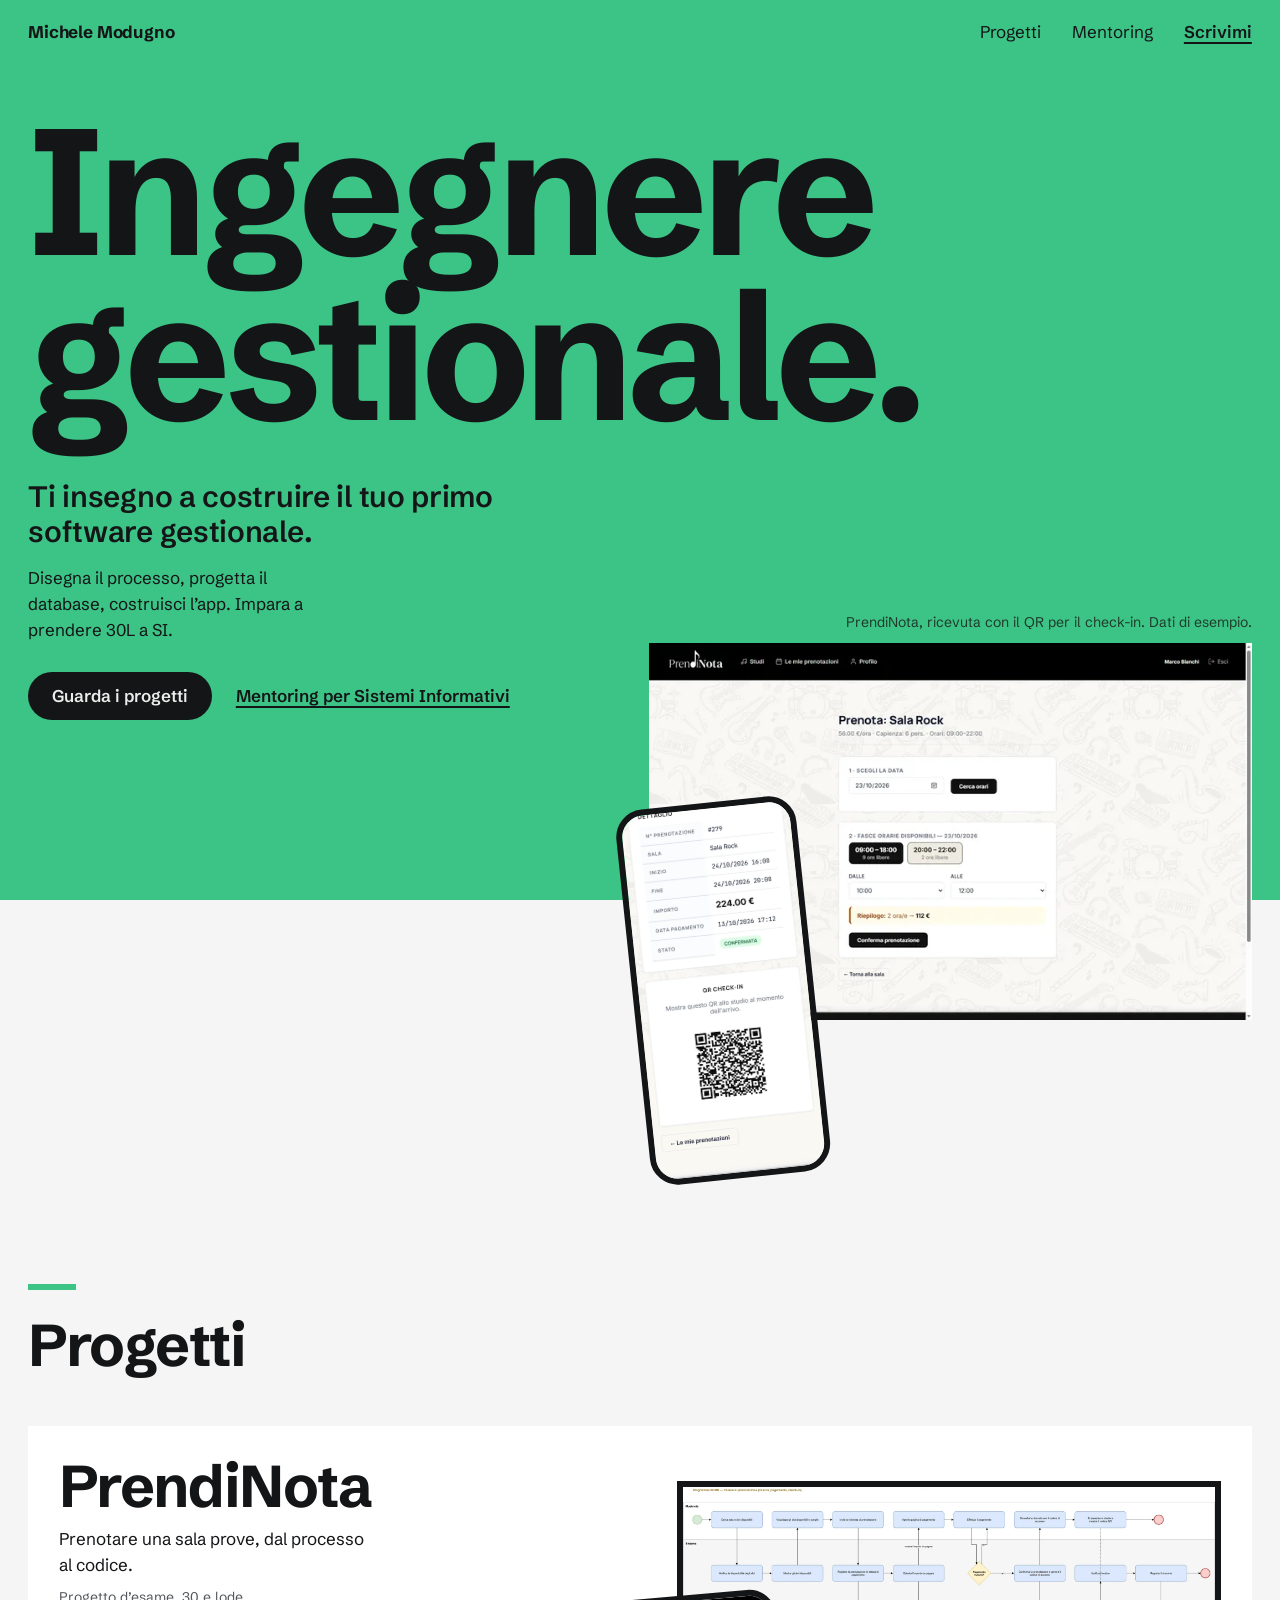
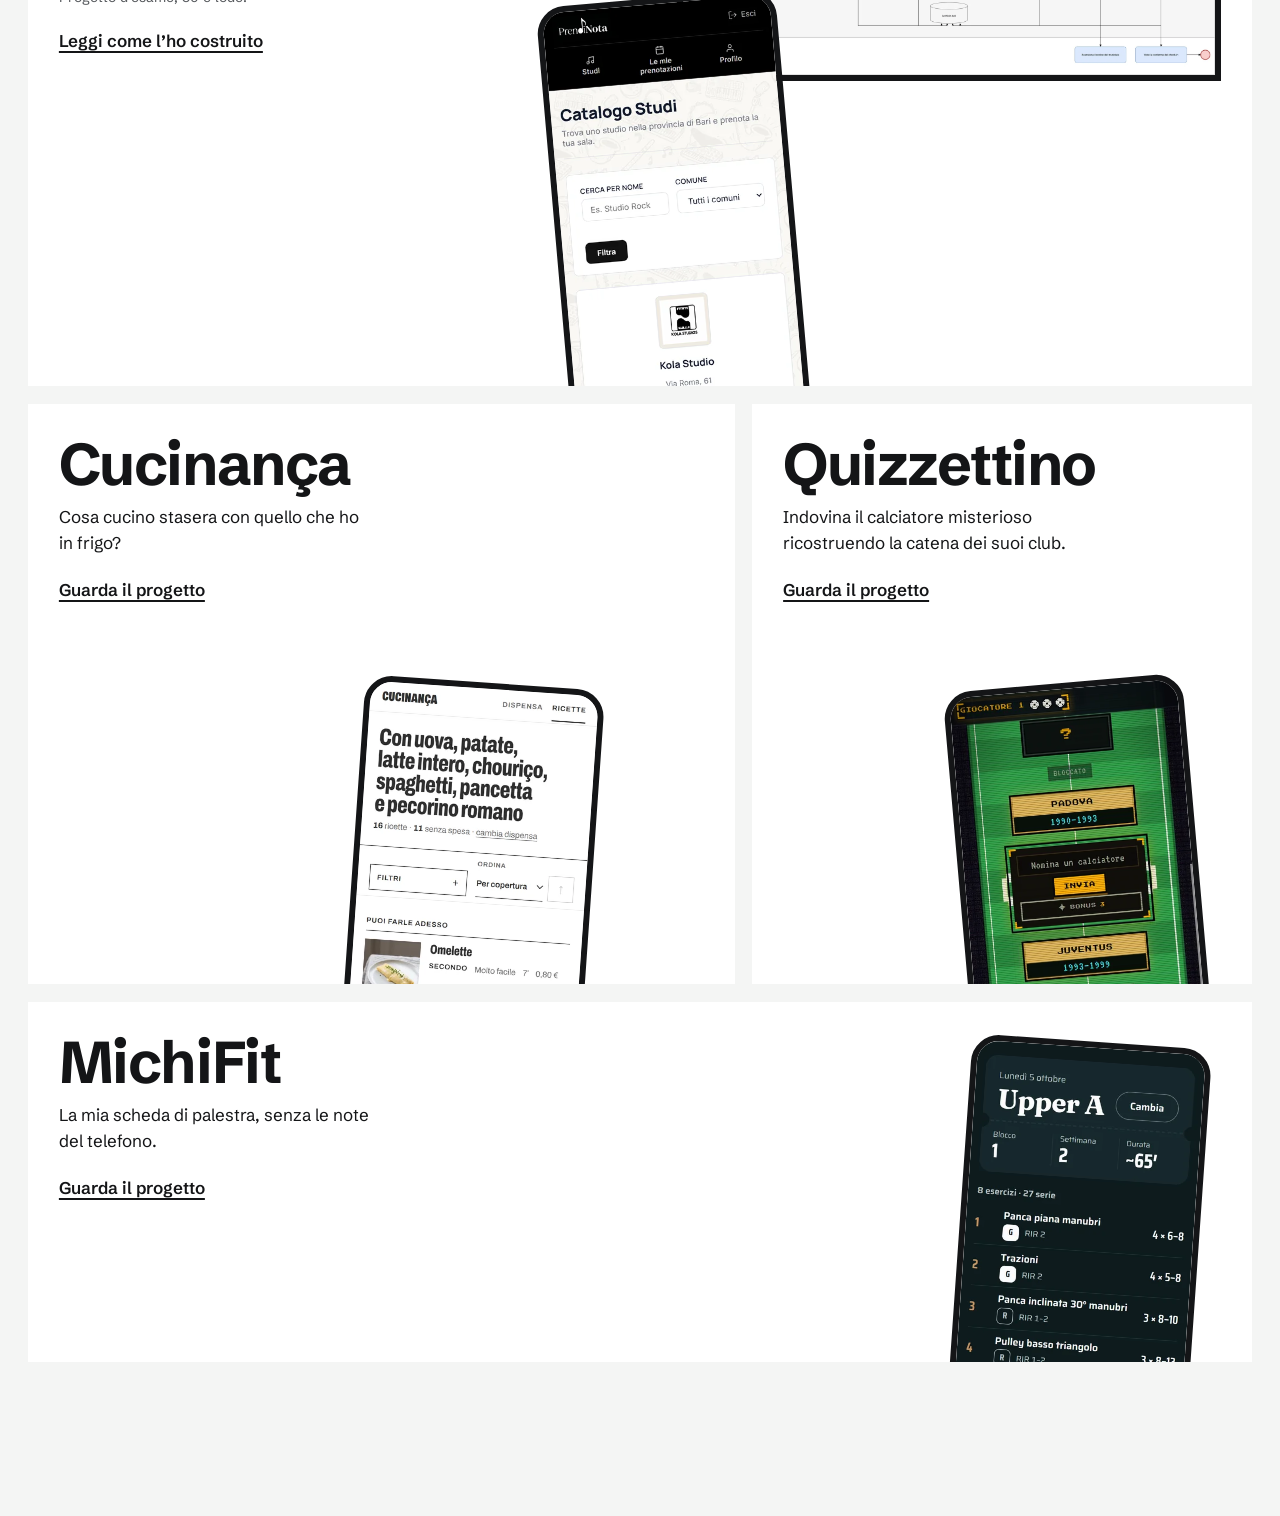
==== index.html @ 8bd4f624 "Home: i quattro progetti Co-Authored-By: Claude Opus 5.5 <noreply@anthropic.com>" ====
<!doctype html>
<html lang="it">
<head>
<meta charset="utf-8">
<meta name="viewport" content="width=device-width, initial-scale=1">
<title>Michele Modugno, ingegnere gestionale</title>
<meta name="description" content="Ti insegno a costruire il tuo primo software gestionale. Mentoring per Sistemi Informativi al PoliBa.">
<link rel="canonical" href="https://michimodu99.github.io/">
<link rel="preload" href="/fonts/schibsted-grotesk-latin.woff2" as="font" type="font/woff2" crossorigin>
<link rel="stylesheet" href="/css/sito.css">
<link rel="icon" href="/favicon.svg" type="image/svg+xml">
<link rel="icon" href="/favicon-32.png" sizes="32x32" type="image/png">
<link rel="apple-touch-icon" href="/apple-touch-icon.png">
<script>document.documentElement.classList.add('js')</script>
<script src="/js/sito.js" defer></script>
</head>
<body>
<a class="salta" href="#contenuto">Vai al contenuto</a>

<header class="campo campo--home">
  <nav class="nav" aria-label="Principale">
    <a class="nav__nome" href="/">Michele Modugno</a>
    <ul class="nav__voci">
      <li class="nav__secondaria"><a href="#progetti">Progetti</a></li>
      <li class="nav__secondaria"><a href="#mentoring">Mentoring</a></li>
      <li><a class="nav__azione" href="#contatti">Scrivimi</a></li>
    </ul>
  </nav>

  <h1 class="titolo-grande"><span class="riga">Ingegnere</span> <span class="riga">gestionale.</span></h1>

  <div class="campo__corpo">
    <p class="frase">Ti insegno a costruire il tuo primo software gestionale.</p>
    <p class="campo__sotto">Disegna il processo, progetta il database, costruisci l’app. Impara a prendere 30L&nbsp;a&nbsp;SI.</p>
    <div class="campo__azioni">
      <a class="pulsante" href="#progetti">Guarda i progetti</a>
      <a class="link-forte" href="#mentoring">Mentoring per Sistemi Informativi</a>
    </div>
  </div>

  <figure class="campo__schermate">
    <img class="schermata-computer" src="/img/prendinota/computer-scelta-orario-720.webp"
      srcset="/img/prendinota/computer-scelta-orario-720.webp 720w, /img/prendinota/computer-scelta-orario-1440.webp 1440w"
      sizes="40vw" width="1440" height="900" loading="lazy"
      alt="PrendiNota da computer: la scelta dell’orario per la Sala Jazz, con le fasce libere e il riepilogo del prezzo">
    <img class="cornice-telefono" src="/img/prendinota/telefono-ricevuta-qr-390.webp"
      srcset="/img/prendinota/telefono-ricevuta-qr-390.webp 390w, /img/prendinota/telefono-ricevuta-qr-780.webp 780w"
      sizes="(min-width: 1100px) 260px, 52vw" width="780" height="1688"
      alt="PrendiNota da telefono: la ricevuta di una prenotazione confermata, con il codice QR per il check-in">
    <figcaption class="piccolo">PrendiNota, ricevuta con il QR per il check-in. Dati di esempio.</figcaption>
  </figure>
</header>

<main id="contenuto">
  <section id="progetti" class="sezione" aria-labelledby="titolo-progetti">
    <h2 id="titolo-progetti" class="titolo-sezione lineetta">Progetti</h2>
    <ul class="pannelli">
      <li class="pannello pannello--largo">
        <div class="pannello__testo">
          <h3 class="pannello__nome"><a href="/progetti/prendinota/">PrendiNota</a></h3>
          <p>Prenotare una sala prove, dal processo al codice.</p>
          <p class="piccolo pannello__nota">Progetto d’esame, 30 e lode.</p>
          <span class="pannello__invito" aria-hidden="true">Leggi come l’ho costruito</span>
        </div>
        <div class="pannello__schermate">
          <img class="pannello__diagramma" src="/img/prendinota/bpmn-prenotazione-anteprima.webp" width="1800" height="636" loading="lazy"
            alt="Il BPMN della prenotazione in PrendiNota: le corsie di musicista, sistema e studio, dalla ricerca dello slot al check-in">
          <img class="cornice-telefono" src="/img/prendinota/telefono-catalogo-390.webp"
            srcset="/img/prendinota/telefono-catalogo-390.webp 390w, /img/prendinota/telefono-catalogo-780.webp 780w"
            sizes="220px" width="780" height="1688" loading="lazy"
            alt="PrendiNota da telefono: il catalogo degli studi di sala prove">
        </div>
      </li>
      <li class="pannello pannello--sette">
        <div class="pannello__testo">
          <h3 class="pannello__nome"><a href="/progetti/cucinanca/">Cucinança</a></h3>
          <p>Cosa cucino stasera con quello che ho in frigo?</p>
          <span class="pannello__invito" aria-hidden="true">Guarda il progetto</span>
        </div>
        <div class="pannello__schermate">
          <img class="cornice-telefono" src="/img/cucinanca/telefono-risultati-390.webp"
            srcset="/img/cucinanca/telefono-risultati-390.webp 390w, /img/cucinanca/telefono-risultati-780.webp 780w"
            sizes="220px" width="780" height="1688" loading="lazy"
            alt="Cucinança da telefono: le ricette che si possono fare con il frigo di esempio, in testa l’omelette">
        </div>
      </li>
      <li class="pannello pannello--cinque">
        <div class="pannello__testo">
          <h3 class="pannello__nome"><a href="/progetti/quizzettino/">Quizzettino</a></h3>
          <p>Indovina il calciatore misterioso ricostruendo la catena dei suoi club.</p>
          <span class="pannello__invito" aria-hidden="true">Guarda il progetto</span>
        </div>
        <div class="pannello__schermate">
          <img class="cornice-telefono" src="/img/quizzettino/telefono-partita-390.webp"
            srcset="/img/quizzettino/telefono-partita-390.webp 390w, /img/quizzettino/telefono-partita-780.webp 780w"
            sizes="220px" width="780" height="1688" loading="lazy"
            alt="Quizzettino da telefono: una partita in corso con la catena Padova, Juventus, Fiorentina">
        </div>
      </li>
      <li class="pannello pannello--fascia">
        <div class="pannello__testo">
          <h3 class="pannello__nome"><a href="/progetti/michifit/">MichiFit</a></h3>
          <p>La mia scheda di palestra, senza le note del telefono.</p>
          <span class="pannello__invito" aria-hidden="true">Guarda il progetto</span>
        </div>
        <div class="pannello__schermate">
          <img class="cornice-telefono" src="/img/michifit/telefono-oggi-scuro-390.webp"
            srcset="/img/michifit/telefono-oggi-scuro-390.webp 390w, /img/michifit/telefono-oggi-scuro-780.webp 780w"
            sizes="220px" width="780" height="1688" loading="lazy"
            alt="MichiFit da telefono: la seduta Upper A di oggi, con gli esercizi e le serie">
        </div>
      </li>
    </ul>
  </section>
  <section id="mentoring" class="sezione" aria-label="Mentoring"></section>
</main>
</body>
</html>
---- css/sito.css ----
/* Sito di Michele Modugno. Un solo foglio, nessuna libreria.
   Colori e misure dalla spec del 15/10/2026 (Carriera/docs/superpowers/specs). */

@font-face {
  font-family: "Schibsted Grotesk";
  src: url("/fonts/schibsted-grotesk-latin.woff2") format("woff2");
  font-weight: 400 700;
  font-style: normal;
  font-display: swap;
  unicode-range: U+0000-00FF, U+0131, U+0152-0153, U+02BB-02BC, U+02C6, U+02DA, U+02DC, U+0304, U+0308, U+0329, U+2000-206F, U+20AC, U+2122, U+2191, U+2193, U+2212, U+2215, U+FEFF, U+FFFD;
}

:root {
  /* Il campo verde resta uguale nei due temi */
  --campo: #3cc486;
  --campo-testo: #141517;
  --campo-secondario: #1f3a2c;
  --pulsante-testo: #ececea;

  /* Tema chiaro */
  --fondo: #f4f5f4;
  --superficie: #ffffff;
  --testo: #141517;
  --secondario: #55585c;
  --link: #17734b;
  --cornice: #141517;

  /* Misure: cinque passi, nient'altro */
  --t-grande: clamp(2.75rem, 14vw, 13rem);
  --t-sezione: clamp(2rem, 4.6vw, 4.5rem);
  --t-frase: clamp(1.375rem, 2.3vw, 2.25rem);
  --t-testo: clamp(1.0625rem, 1.2vw, 1.1875rem);
  --t-piccolo: 0.875rem;

  --margine: clamp(16px, 2.2vw, 32px);
  --spazio-sezione: clamp(72px, 12vw, 200px);
  --raggio-telefono: 28px;
  --larghezza-massima: 1760px;

  color-scheme: light dark;
}

@media (prefers-color-scheme: dark) {
  :root {
    --fondo: #141517;
    --superficie: #1c1d20;
    --testo: #ececea;
    --secondario: #a8aaa6;
    --link: #5cc497;
    --cornice: #2a2c30;
  }
}

/* Base */
*, *::before, *::after { box-sizing: border-box; }
html { -webkit-text-size-adjust: 100%; overflow-x: clip; }
body {
  margin: 0;
  overflow-x: clip;
  background: var(--fondo);
  color: var(--testo);
  font-family: "Schibsted Grotesk", system-ui, sans-serif;
  font-size: var(--t-testo);
  line-height: 1.55;
  font-kerning: normal;
}
h1, h2, h3, p, figure, ul, ol { margin: 0; }
ul, ol { padding: 0; list-style: none; }
img, video { display: block; max-width: 100%; height: auto; }
h1, h2, h3 { text-wrap: balance; }
p { text-wrap: pretty; }
a { color: inherit; }

:focus-visible { outline: 2px solid var(--testo); outline-offset: 3px; }
.campo :focus-visible { outline-color: var(--campo-testo); }

.salta {
  position: absolute;
  left: var(--margine);
  top: -100px;
  z-index: 10;
  padding: 12px 16px;
  background: var(--campo-testo);
  color: var(--pulsante-testo);
  border-radius: 999px;
}
.salta:focus { top: 12px; }

/* Testi */
.titolo-grande {
  font-size: var(--t-grande);
  font-weight: 700;
  letter-spacing: -0.035em;
  line-height: 0.92;
}
.titolo-grande .riga { display: block; }
.frase {
  font-size: var(--t-frase);
  font-weight: 600;
  line-height: 1.2;
  letter-spacing: -0.01em;
  max-width: 24em;
}
.piccolo { font-size: var(--t-piccolo); line-height: 1.45; }

/* Comandi */
.pulsante {
  display: inline-flex;
  align-items: center;
  gap: 0.5em;
  min-height: 48px;
  padding: 0 1.4em;
  border-radius: 999px;
  background: var(--campo-testo);
  color: var(--pulsante-testo);
  font-weight: 600;
  text-decoration: none;
}
.link-forte {
  display: inline-flex;
  align-items: center;
  min-height: 44px;
  font-weight: 600;
  text-decoration: underline;
  text-decoration-thickness: 2px;
  text-underline-offset: 0.22em;
}

/* Schermate delle app: cornice piena, mai ombre */
.cornice-telefono {
  border: 6px solid var(--cornice);
  border-radius: var(--raggio-telefono);
  background: var(--cornice);
}

/* Lineetta verde sopra i titoli delle sezioni */
.lineetta::before {
  content: "";
  display: block;
  width: 48px;
  height: 6px;
  margin-bottom: 0.45em;
  background: var(--campo);
}

/* Navigazione */
.nav {
  display: flex;
  align-items: center;
  justify-content: space-between;
  gap: 1rem;
  min-height: 64px;
}
.nav a { text-decoration: none; display: inline-flex; align-items: center; min-height: 44px; }
.nav__nome { font-weight: 700; letter-spacing: -0.01em; }
.nav__voci { display: flex; gap: clamp(1rem, 2.4vw, 2.5rem); }
.nav__azione { text-decoration: underline !important; text-decoration-thickness: 2px !important; text-underline-offset: 0.22em; font-weight: 600; }
@media (max-width: 759px) {
  .nav__secondaria { display: none; }
}

/* Campo verde: la prima schermata di ogni pagina */
.campo {
  position: relative;
  z-index: 1;
  background: var(--campo);
  color: var(--campo-testo);
  padding: 0 var(--margine);
}
.campo > * { max-width: var(--larghezza-massima); margin-inline: auto; }

/* Prima schermata della home */
.campo--home { padding-bottom: 0; }
.campo--home .titolo-grande { margin-top: clamp(40px, 7vh, 96px); }
.campo__corpo { margin-top: clamp(20px, 3vh, 36px); }
.campo__sotto { margin-top: 0.9em; max-width: 34ch; }
.campo__azioni {
  display: flex;
  flex-wrap: wrap;
  align-items: center;
  gap: 8px 24px;
  margin-top: 28px;
}

/* Le schermate scavalcano il bordo del campo ed entrano nella sezione dopo */
.campo--home { --sporgenza: 170px; }
.campo__schermate {
  position: relative;
  display: grid;
  grid-template-columns: 1fr auto;
  align-items: end;
  gap: 12px;
  margin-top: 32px;
  margin-bottom: calc(-1 * var(--sporgenza));
}
.campo__schermate figcaption {
  grid-column: 1;
  grid-row: 1;
  color: var(--campo-secondario);
  padding-bottom: calc(var(--sporgenza) + 24px);
}
.campo__schermate .cornice-telefono {
  grid-column: 2;
  grid-row: 1;
  width: min(50vw, 220px);
  margin-right: 14px;
  transform: rotate(-6deg);
  transform-origin: 50% 0;
}
.schermata-computer { display: none; }

@media (min-width: 1100px) {
  /* Il campo riempie lo schermo: titolo in alto a tutta larghezza, testo in basso a sinistra,
     schermate che salgono dal bordo in basso a destra. */
  .campo--home {
    --sporgenza: 120px;
    display: grid;
    grid-template-columns: repeat(12, minmax(0, 1fr));
    grid-template-rows: auto auto 1fr;
    column-gap: clamp(12px, 1.4vw, 24px);
    min-height: 100svh;
  }
  .campo--home > * { max-width: none; margin-inline: 0; }
  .campo--home .nav,
  .campo--home .titolo-grande { grid-column: 1 / -1; }
  .campo--home .titolo-grande { margin-top: clamp(32px, 5vh, 64px); }
  .campo--home .campo__corpo { grid-column: 1 / span 5; grid-row: 3; align-self: start; margin-top: 40px; padding-bottom: 56px; }
  .campo--home .campo__schermate {
    grid-column: 7 / -1;
    grid-row: 3;
    display: block;
    margin-top: 48px;
    align-self: end;
  }
  .campo__schermate figcaption {
    position: absolute;
    right: 0;
    top: -2.2em;
    max-width: none;
    padding: 0;
  }
  .schermata-computer { display: block; width: 100%; }
  .campo__schermate .cornice-telefono {
    position: absolute;
    left: -6%;
    bottom: calc(-1 * var(--sporgenza) - 40px);
    width: 30%;
    max-width: 260px;
  }
}

/* Sezioni */
main { position: relative; }
.sezione { padding: var(--spazio-sezione) var(--margine) 0; }
.sezione > * { max-width: var(--larghezza-massima); margin-inline: auto; }
main > .sezione:first-child { padding-top: calc(var(--spazio-sezione) + 170px); }
@media (min-width: 1100px) {
  main > .sezione:first-child { padding-top: calc(var(--spazio-sezione) + 230px); }
}

/* Titoli delle sezioni */
.titolo-sezione {
  font-size: var(--t-sezione);
  font-weight: 700;
  letter-spacing: -0.025em;
  line-height: 1;
}

/* Progetti in home: pannelli di larghezze diverse, mai una griglia di schede uguali */
.pannelli {
  display: grid;
  gap: clamp(12px, 1.4vw, 24px);
  margin-top: clamp(32px, 4vw, 64px);
}
.pannello {
  position: relative;
  display: grid;
  overflow: clip;
  min-height: 460px;
  padding: clamp(20px, 2.4vw, 40px);
  background: var(--superficie);
}
.pannello__nome {
  font-size: var(--t-sezione);
  font-weight: 700;
  letter-spacing: -0.025em;
  line-height: 1;
}
.pannello__nome a { text-decoration: none; }
/* Tutto il pannello è il link del nome */
.pannello__nome a::after { content: ""; position: absolute; inset: 0; z-index: 2; }
.pannello__nome a:focus-visible { outline: none; }
.pannello:has(a:focus-visible) { outline: 2px solid var(--testo); outline-offset: 3px; }
.pannello__testo { position: relative; z-index: 1; max-width: 34ch; }
.pannello__testo p { margin-top: 0.6em; }
.pannello__nota { color: var(--secondario); }
.pannello__invito {
  display: inline-block;
  margin-top: 1.2em;
  font-weight: 600;
  text-decoration: underline;
  text-decoration-thickness: 2px;
  text-underline-offset: 0.22em;
}

/* Le schermate escono dal bordo inferiore del pannello */
.pannello__schermate {
  position: relative;
  min-height: 240px;
  margin-top: 28px;
}
.pannello .cornice-telefono {
  position: absolute;
  right: 4%;
  top: 0;
  width: min(46vw, 220px);
  transform: rotate(-5deg);
  transition: transform 240ms cubic-bezier(0.22, 1, 0.36, 1);
}
.pannello:nth-child(even) .cornice-telefono { transform: rotate(4deg); }
.pannello:hover .cornice-telefono,
.pannello:has(a:focus-visible) .cornice-telefono { transform: rotate(0deg) translateY(-12px); }
.pannello__diagramma { display: none; }

@media (min-width: 1100px) {
  .pannelli { grid-template-columns: repeat(12, minmax(0, 1fr)); }
  .pannello { grid-template-columns: minmax(0, 5fr) minmax(0, 7fr); column-gap: 24px; }
  .pannello__schermate { margin-top: 0; }
  .pannello--largo, .pannello--fascia { grid-column: 1 / -1; }
  .pannello--largo { min-height: 560px; }
  .pannello--sette { grid-column: 1 / span 7; }
  .pannello--cinque { grid-column: 8 / span 5; }
  .pannello--sette, .pannello--cinque { grid-template-columns: 1fr; min-height: 580px; }
  .pannello--sette .pannello__schermate, .pannello--cinque .pannello__schermate { margin-top: 32px; }
  .pannello--fascia { min-height: 360px; }
  .pannello .cornice-telefono { top: 8px; width: 240px; }
  .pannello--sette .cornice-telefono { right: 18%; }
  .pannello--largo .cornice-telefono { right: auto; left: 0; top: 140px; }
  .pannello__diagramma {
    display: block;
    position: absolute;
    right: 0;
    top: 24px;
    width: 82%;
    background: #fff;
    border: 6px solid var(--cornice);
  }
}
@media (prefers-reduced-motion: reduce) {
  .pannello .cornice-telefono { transition: none; }
}
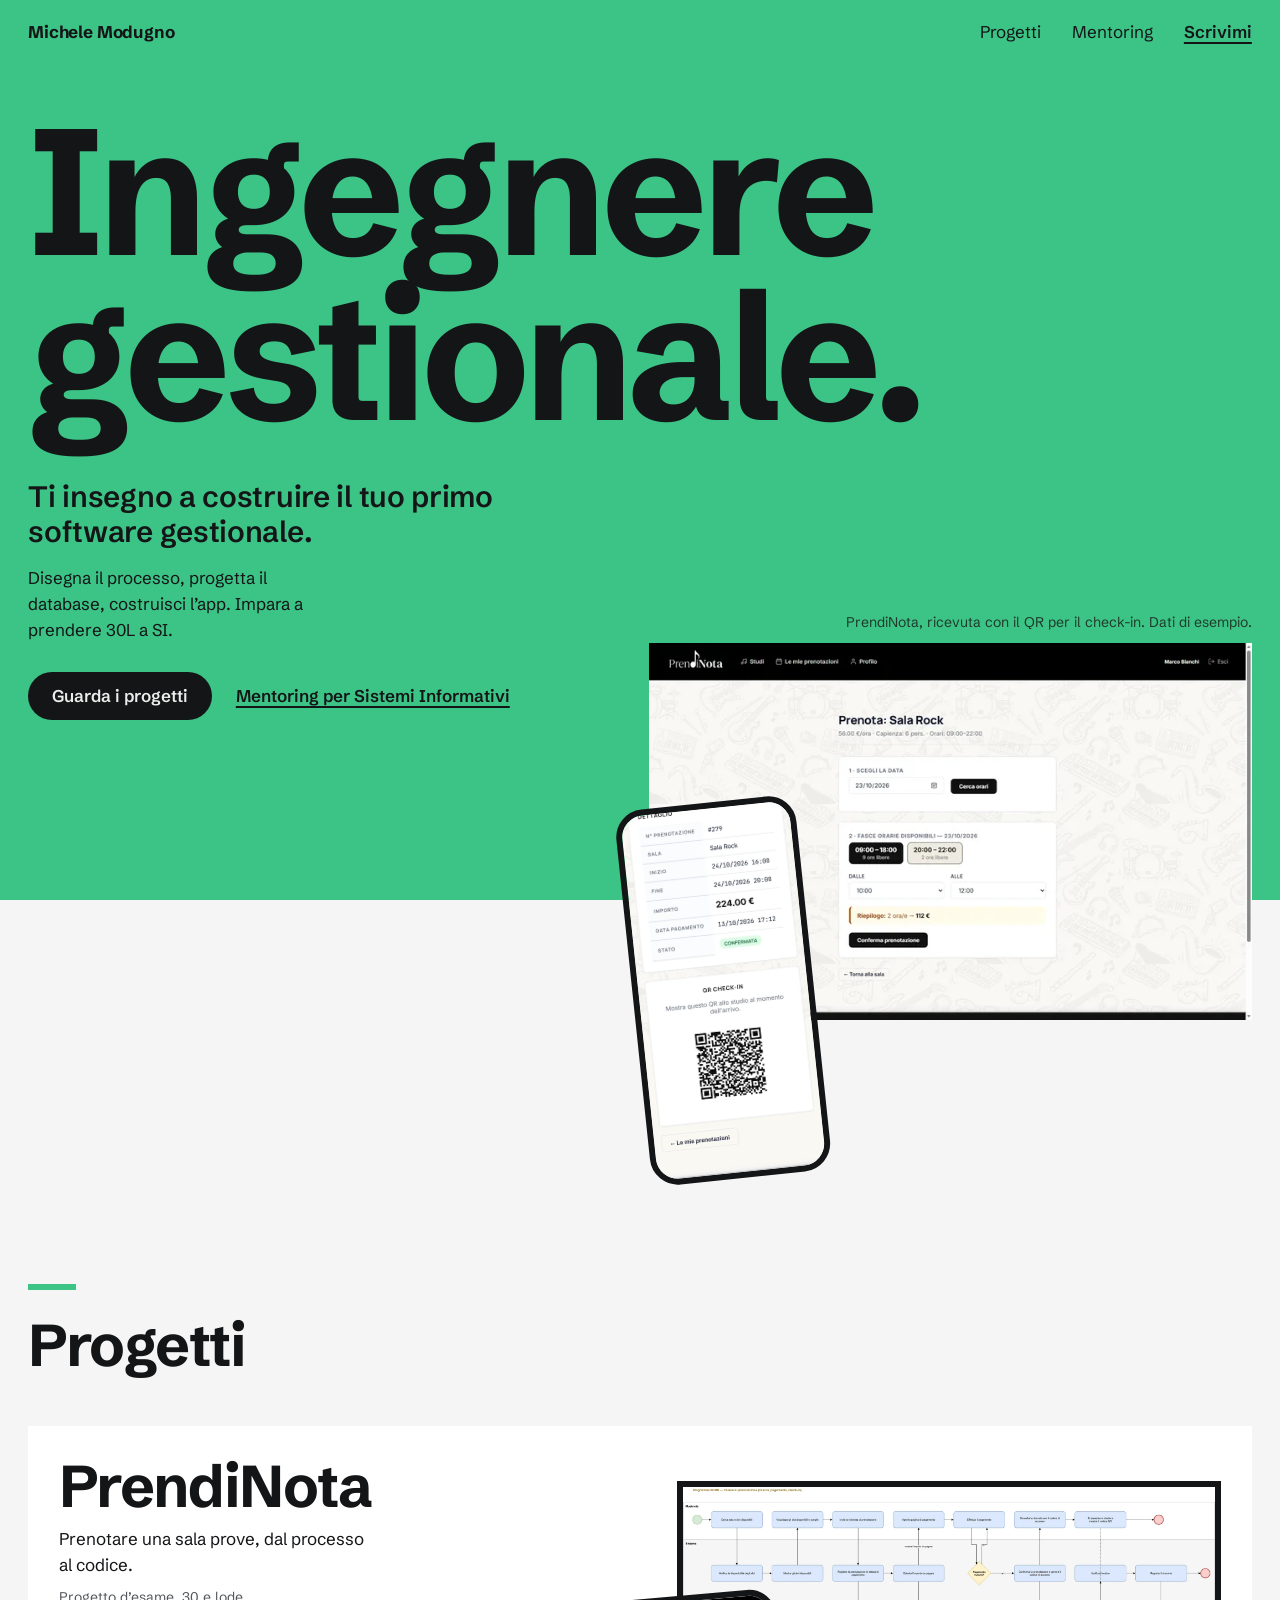
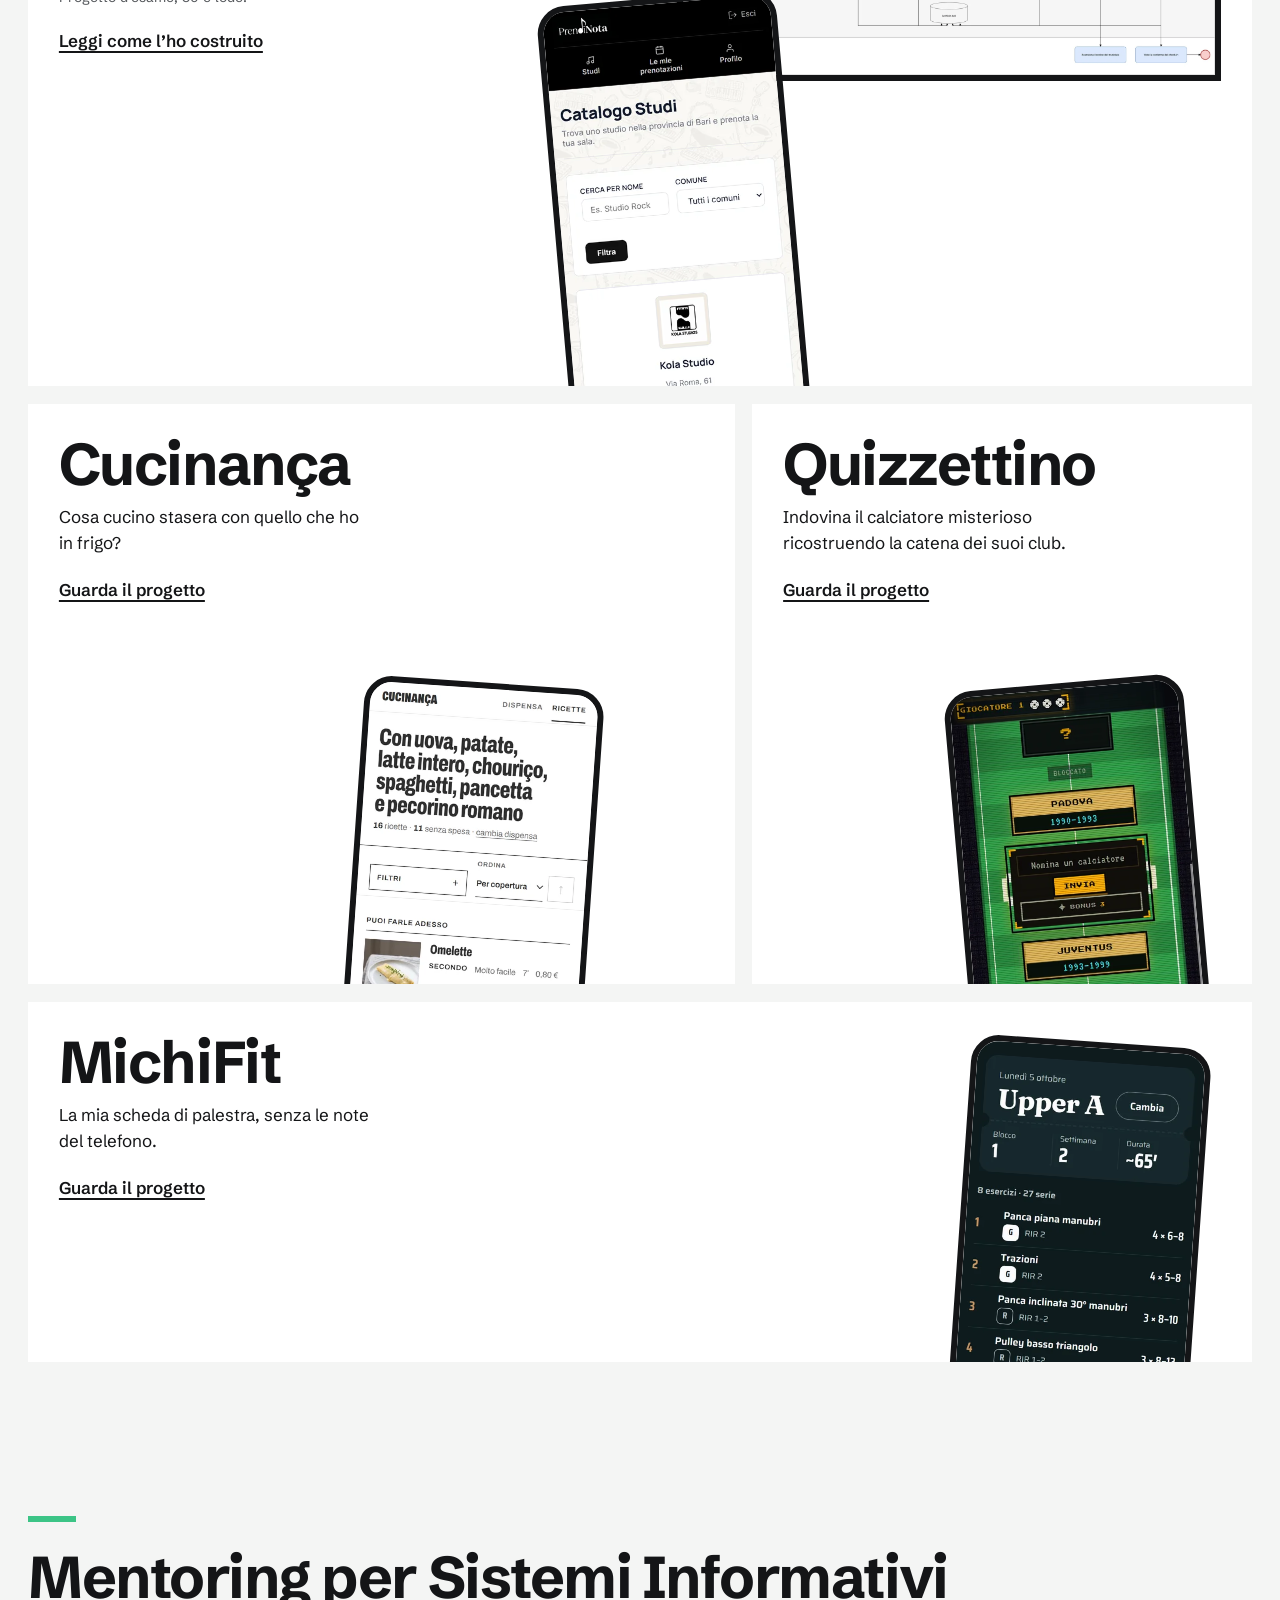
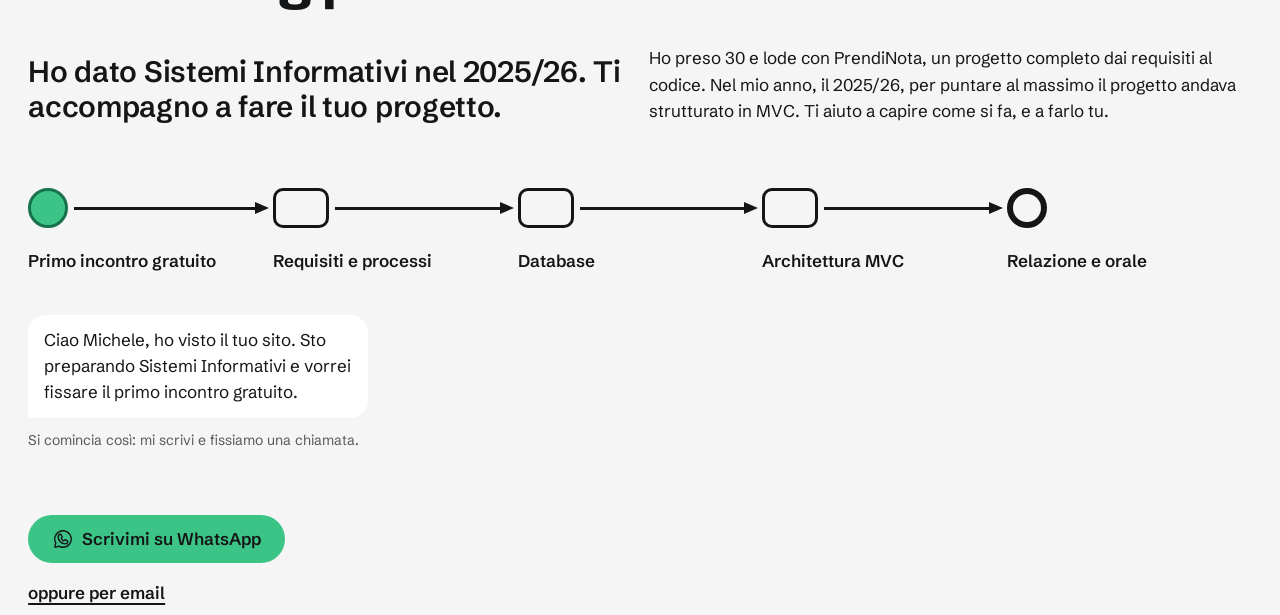
==== commit 27fbdde4: "Home: mentoring e percorso che si apre Co-Authored-By: Claude Opus 5.5 <noreply@anthropic.com>" ====
--- a/index.html
+++ b/index.html
@@ -112,7 +112,74 @@
       </li>
     </ul>
   </section>
-  <section id="mentoring" class="sezione" aria-label="Mentoring"></section>
+  <section id="mentoring" class="sezione mentoring" aria-labelledby="titolo-mentoring">
+    <h2 id="titolo-mentoring" class="titolo-sezione lineetta">Mentoring per Sistemi Informativi</h2>
+    <div class="mentoring__intro">
+      <p class="frase">Ho dato Sistemi Informativi nel 2025/26. Ti accompagno a fare il tuo progetto.</p>
+      <p>Ho preso 30 e lode con PrendiNota, un progetto completo dai requisiti al codice. Nel mio anno, il 2025/26, per puntare al massimo il progetto andava strutturato in MVC. Ti aiuto a capire come si fa, e a farlo tu.</p>
+    </div>
+
+    <ol class="percorso" data-percorso aria-label="Il percorso, tappa per tappa">
+      <li class="tappa tappa--inizio">
+        <button type="button" aria-expanded="true" aria-controls="pezzo-incontro"><span class="simbolo" aria-hidden="true"></span><span class="tappa__nome">Primo incontro gratuito</span></button>
+        <div class="pezzo" id="pezzo-incontro">
+          <div class="nuvoletta" data-ui>
+            <p>Ciao Michele, ho visto il tuo sito. Sto preparando Sistemi Informativi e vorrei fissare il primo incontro gratuito.</p>
+          </div>
+          <p class="pezzo__riga">Si comincia così: mi scrivi e fissiamo una chiamata.</p>
+        </div>
+      </li>
+      <li class="tappa tappa--attivita">
+        <button type="button" aria-expanded="false" aria-controls="pezzo-processi"><span class="simbolo" aria-hidden="true"></span><span class="tappa__nome">Requisiti e processi</span></button>
+        <div class="pezzo" id="pezzo-processi">
+          <a class="diagramma" href="/img/prendinota/bpmn-prenotazione.webp">
+            <img src="/img/prendinota/bpmn-prenotazione-anteprima.webp" width="1800" height="636" loading="lazy"
+              alt="Il BPMN della prenotazione in PrendiNota: corsie di musicista, sistema e studio, dalla ricerca dello slot al check-in">
+            <span class="diagramma__zoom">Ingrandisci</span>
+          </a>
+          <p class="pezzo__riga">Il BPMN del mio progetto.</p>
+        </div>
+      </li>
+      <li class="tappa tappa--attivita">
+        <button type="button" aria-expanded="false" aria-controls="pezzo-database"><span class="simbolo" aria-hidden="true"></span><span class="tappa__nome">Database</span></button>
+        <div class="pezzo" id="pezzo-database">
+          <a class="diagramma" href="/img/prendinota/er.webp">
+            <img src="/img/prendinota/er-anteprima.webp" width="1800" height="1431" loading="lazy"
+              alt="Il modello ER di PrendiNota: utenti, studi, sale, prenotazioni, pagamenti e recensioni">
+            <span class="diagramma__zoom">Ingrandisci</span>
+          </a>
+          <p class="pezzo__riga">Il modello ER: 14 tabelle.</p>
+        </div>
+      </li>
+      <li class="tappa tappa--attivita">
+        <button type="button" aria-expanded="false" aria-controls="pezzo-mvc"><span class="simbolo" aria-hidden="true"></span><span class="tappa__nome">Architettura MVC</span></button>
+        <div class="pezzo" id="pezzo-mvc">
+          <a class="diagramma" href="/img/prendinota/classi.webp">
+            <img src="/img/prendinota/classi-anteprima.webp" width="1800" height="1220" loading="lazy"
+              alt="Il diagramma delle classi di PrendiNota: modelli, controller e le loro relazioni">
+            <span class="diagramma__zoom">Ingrandisci</span>
+          </a>
+          <p class="pezzo__riga">Le classi del mio MVC in CodeIgniter 4.</p>
+        </div>
+      </li>
+      <li class="tappa tappa--fine">
+        <button type="button" aria-expanded="false" aria-controls="pezzo-orale"><span class="simbolo" aria-hidden="true"></span><span class="tappa__nome">Relazione e orale</span></button>
+        <div class="pezzo" id="pezzo-orale">
+          <img class="libretto" src="/img/libretto/libretto-30-lode.webp" width="1869" height="291" loading="lazy"
+            alt="Estratto del libretto: Sistemi Informativi, anno accademico 2025/26, voto 30 e lode">
+          <p class="pezzo__riga">Sistemi Informativi, A.A. 2025/26: 30 e lode. Estratto dal mio libretto.</p>
+        </div>
+      </li>
+    </ol>
+
+    <div class="contatti-mentoring">
+      <a class="pulsante pulsante--whatsapp" href="https://wa.me/393209552840?text=Ciao%20Michele%2C%20ho%20visto%20il%20tuo%20sito.%20Sto%20preparando%20Sistemi%20Informativi%20e%20vorrei%20fissare%20il%20primo%20incontro%20gratuito.">
+        <svg viewBox="0 0 256 256" width="22" height="22" fill="currentColor" aria-hidden="true"><path d="M187.58,144.84l-32-16a8,8,0,0,0-8,.5l-14.69,9.8a40.55,40.55,0,0,1-16-16l9.8-14.69a8,8,0,0,0,.5-8l-16-32A8,8,0,0,0,104,64a40,40,0,0,0-40,40,88.1,88.1,0,0,0,88,88,40,40,0,0,0,40-40A8,8,0,0,0,187.58,144.84ZM152,176a72.08,72.08,0,0,1-72-72A24,24,0,0,1,99.29,80.46l11.48,23L101,118a8,8,0,0,0-.73,7.51,56.47,56.47,0,0,0,30.15,30.15A8,8,0,0,0,138,155l14.61-9.74,23,11.48A24,24,0,0,1,152,176ZM128,24A104,104,0,0,0,36.18,176.88L24.83,210.93a16,16,0,0,0,20.24,20.24l34.05-11.35A104,104,0,1,0,128,24Zm0,192a87.87,87.87,0,0,1-44.06-11.81,8,8,0,0,0-6.54-.67L40,216,52.47,178.6a8,8,0,0,0-.66-6.54A88,88,0,1,1,128,216Z"/></svg>
+        Scrivimi su WhatsApp
+      </a>
+      <a class="link-forte" href="mailto:michelemodugno99@gmail.com?subject=Mentoring%20Sistemi%20Informativi">oppure per email</a>
+    </div>
+  </section>
 </main>
 </body>
 </html>
--- a/css/sito.css
+++ b/css/sito.css
@@ -67,6 +67,7 @@
 h1, h2, h3, p, figure, ul, ol { margin: 0; }
 ul, ol { padding: 0; list-style: none; }
 img, video { display: block; max-width: 100%; height: auto; }
+[hidden] { display: none !important; }
 h1, h2, h3 { text-wrap: balance; }
 p { text-wrap: pretty; }
 a { color: inherit; }
@@ -349,3 +350,160 @@
 @media (prefers-reduced-motion: reduce) {
   .pannello .cornice-telefono { transition: none; }
 }
+
+/* Mentoring */
+.mentoring__intro { margin-top: clamp(24px, 3vw, 48px); }
+.mentoring__intro p:not(.frase) { max-width: 60ch; margin-top: 1em; }
+@media (min-width: 1100px) {
+  .mentoring__intro {
+    display: grid;
+    grid-template-columns: repeat(12, minmax(0, 1fr));
+    column-gap: clamp(12px, 1.4vw, 24px);
+    align-items: end;
+  }
+  .mentoring__intro .frase { grid-column: 1 / span 6; }
+  .mentoring__intro p:not(.frase) { grid-column: 7 / span 6; margin-top: 0; }
+}
+
+/* Il percorso: simboli BPMN collegati dal flusso. Sul telefono va dall'alto in basso.
+   Il tratto già percorso dal token è verde: --tappa-attiva lo mette lo script. */
+.percorso { --tappa-attiva: 0; margin-top: clamp(40px, 5vw, 80px); }
+.tappa {
+  --i: 0;
+  --larghezza: 40px;
+  --percorsa: clamp(0, var(--tappa-attiva) - var(--i), 1);
+  position: relative;
+  padding-bottom: 32px;
+}
+.tappa:nth-child(2) { --i: 1; }
+.tappa:nth-child(3) { --i: 2; }
+.tappa:nth-child(4) { --i: 3; }
+.tappa--attivita { --larghezza: 56px; }
+.tappa > button {
+  position: relative;
+  display: flex;
+  align-items: center;
+  gap: 16px;
+  width: 100%;
+  min-height: 56px;
+  padding: 0;
+  border: 0;
+  background: none;
+  color: inherit;
+  font: inherit;
+  font-weight: 600;
+  text-align: left;
+  cursor: pointer;
+}
+@media (hover: hover) {
+  .tappa > button:hover .tappa__nome {
+    text-decoration: underline;
+    text-decoration-thickness: 2px;
+    text-underline-offset: 0.22em;
+  }
+}
+
+/* Inizio: cerchio verde. Attività: rettangolo arrotondato. Fine: cerchio dal bordo spesso */
+.simbolo {
+  flex: none;
+  width: var(--larghezza);
+  height: 40px;
+  margin-inline: calc((56px - var(--larghezza)) / 2);
+  border: 3px solid var(--testo);
+  border-radius: 50%;
+  background: var(--fondo);
+  transition: background-color 180ms ease-out;
+}
+.tappa--inizio .simbolo { border-color: var(--link); }
+.tappa--attivita .simbolo { border-radius: 10px; }
+.tappa--fine .simbolo { border-width: 6px; }
+.tappa > button[aria-expanded="true"] .simbolo { background: var(--campo); }
+
+/* Il flusso, spesso 3 px, e la sua freccia (in SVG) */
+.tappa:not(:last-child)::before,
+.tappa:not(:last-child)::after {
+  content: "";
+  position: absolute;
+  background:
+    linear-gradient(var(--link), var(--link)) 0 0 / 100% calc(var(--percorsa) * 100%) no-repeat,
+    var(--testo);
+}
+.tappa:not(:last-child)::before { left: 26.5px; top: 48px; bottom: 6px; width: 3px; }
+.tappa:not(:last-child)::after {
+  left: 22px;
+  bottom: -8px;
+  width: 12px;
+  height: 14px;
+  -webkit-mask: url("data:image/svg+xml,%3Csvg xmlns='http://www.w3.org/2000/svg' viewBox='0 0 12 14'%3E%3Cpath d='M0 0h12L6 14z'/%3E%3C/svg%3E") center / contain no-repeat;
+  mask: url("data:image/svg+xml,%3Csvg xmlns='http://www.w3.org/2000/svg' viewBox='0 0 12 14'%3E%3Cpath d='M0 0h12L6 14z'/%3E%3C/svg%3E") center / contain no-repeat;
+}
+
+/* Il pezzo di PrendiNota fatto in quella tappa */
+.pezzo { padding: 8px 0 8px 72px; }
+.pezzo__riga { margin-top: 12px; font-size: var(--t-piccolo); color: var(--secondario); }
+.nuvoletta {
+  max-width: 34ch;
+  padding: 12px 16px;
+  border-radius: 18px 18px 18px 4px;
+  background: var(--superficie);
+}
+.diagramma { position: relative; display: block; border: 6px solid var(--cornice); background: #fff; }
+.diagramma__zoom {
+  position: absolute;
+  right: 10px;
+  bottom: 10px;
+  padding: 4px 14px;
+  border-radius: 999px;
+  background: var(--campo-testo);
+  color: var(--pulsante-testo);
+  font-size: var(--t-piccolo);
+  font-weight: 600;
+}
+.libretto { border: 6px solid var(--cornice); background: #fff; }
+
+/* Su computer, con lo script attivo, il flusso va da sinistra a destra come un BPMN vero
+   e il pezzo si apre sotto, largo. Senza script resta la colonna del telefono. */
+@media (min-width: 1100px) {
+  .js .percorso { display: grid; grid-template-columns: repeat(5, minmax(0, 1fr)); }
+  .js .tappa { display: contents; }
+  .js .tappa::before, .js .tappa::after { content: none; }
+  .js .tappa > button {
+    grid-row: 1;
+    flex-direction: column;
+    align-items: flex-start;
+    gap: 20px;
+    padding-right: 32px;
+  }
+  .js .simbolo { margin-inline: 0; }
+  .js .tappa:not(:last-child) > button::before,
+  .js .tappa:not(:last-child) > button::after {
+    content: "";
+    position: absolute;
+    background:
+      linear-gradient(var(--link), var(--link)) 0 0 / calc(var(--percorsa) * 100%) 100% no-repeat,
+      var(--testo);
+  }
+  .js .tappa:not(:last-child) > button::before { top: 18.5px; left: calc(var(--larghezza) + 6px); right: 18px; height: 3px; }
+  .js .tappa:not(:last-child) > button::after {
+    top: 14px;
+    right: 4px;
+    width: 14px;
+    height: 12px;
+    -webkit-mask: url("data:image/svg+xml,%3Csvg xmlns='http://www.w3.org/2000/svg' viewBox='0 0 14 12'%3E%3Cpath d='M0 0l14 6L0 12z'/%3E%3C/svg%3E") center / contain no-repeat;
+    mask: url("data:image/svg+xml,%3Csvg xmlns='http://www.w3.org/2000/svg' viewBox='0 0 14 12'%3E%3Cpath d='M0 0l14 6L0 12z'/%3E%3C/svg%3E") center / contain no-repeat;
+  }
+  .js .pezzo { grid-column: 1 / -1; margin-top: 40px; padding: 0; }
+  .js .pezzo .diagramma { width: fit-content; max-width: calc(100% * 8 / 12); }
+  .js .pezzo .diagramma img { width: auto; max-height: min(70vh, 640px); }
+  .js .pezzo .libretto { max-width: calc(100% * 8 / 12); }
+}
+
+/* Contatti del mentoring */
+.contatti-mentoring {
+  display: flex;
+  flex-direction: column;
+  align-items: flex-start;
+  gap: 8px;
+  margin-top: clamp(40px, 5vw, 72px);
+}
+.pulsante--whatsapp { background: var(--campo); color: var(--campo-testo); }
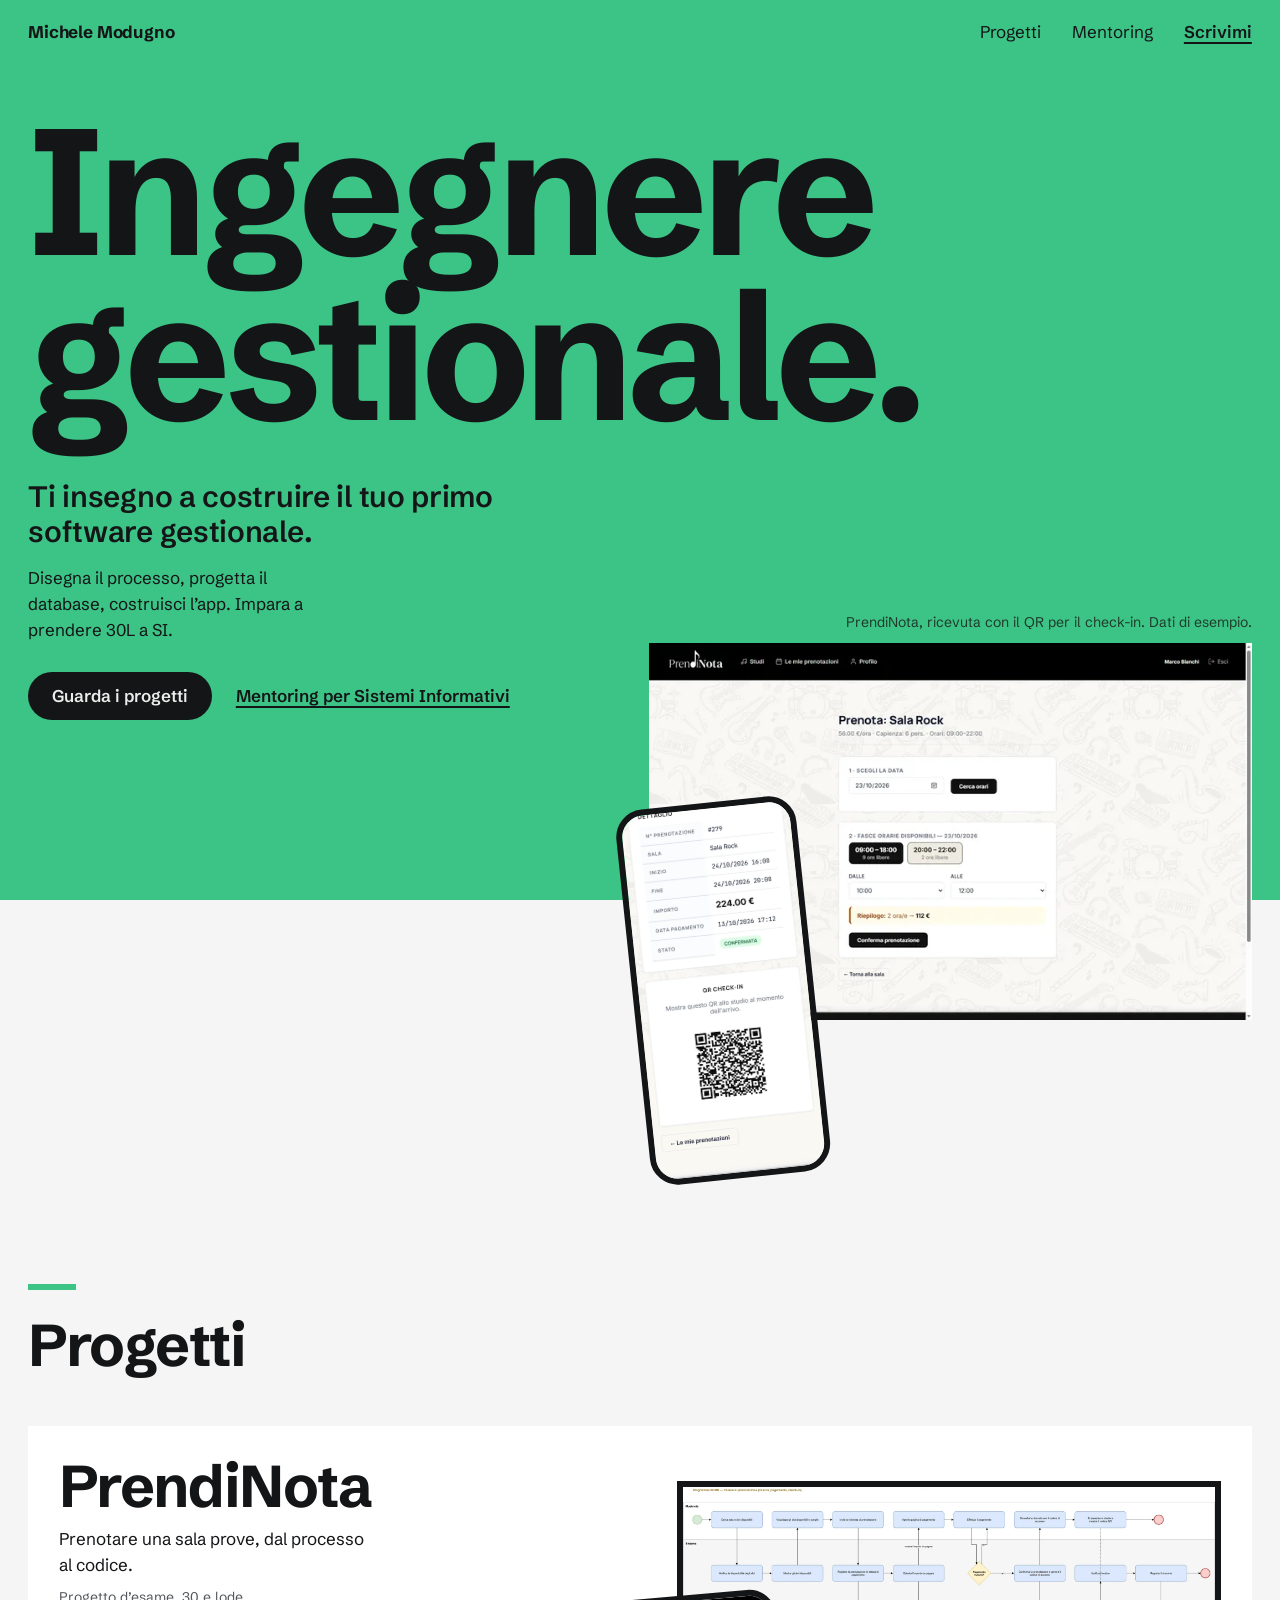
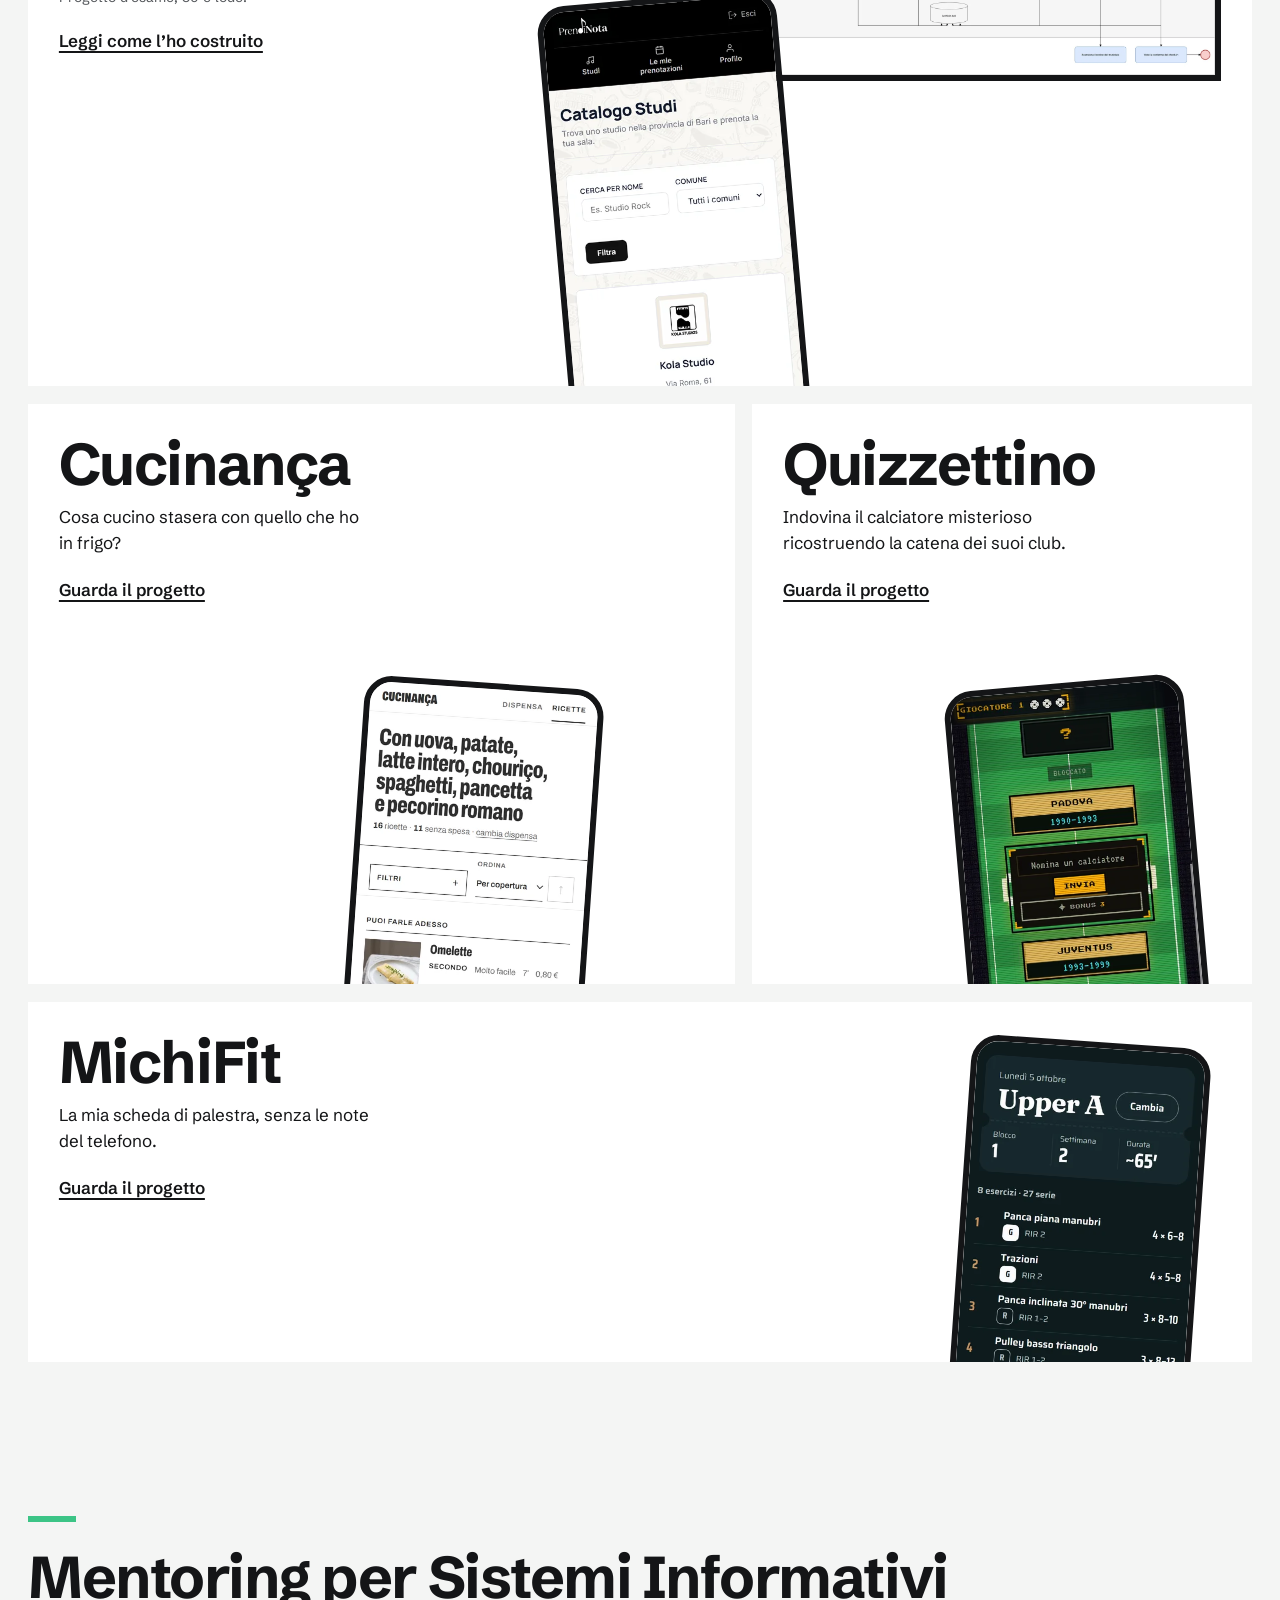
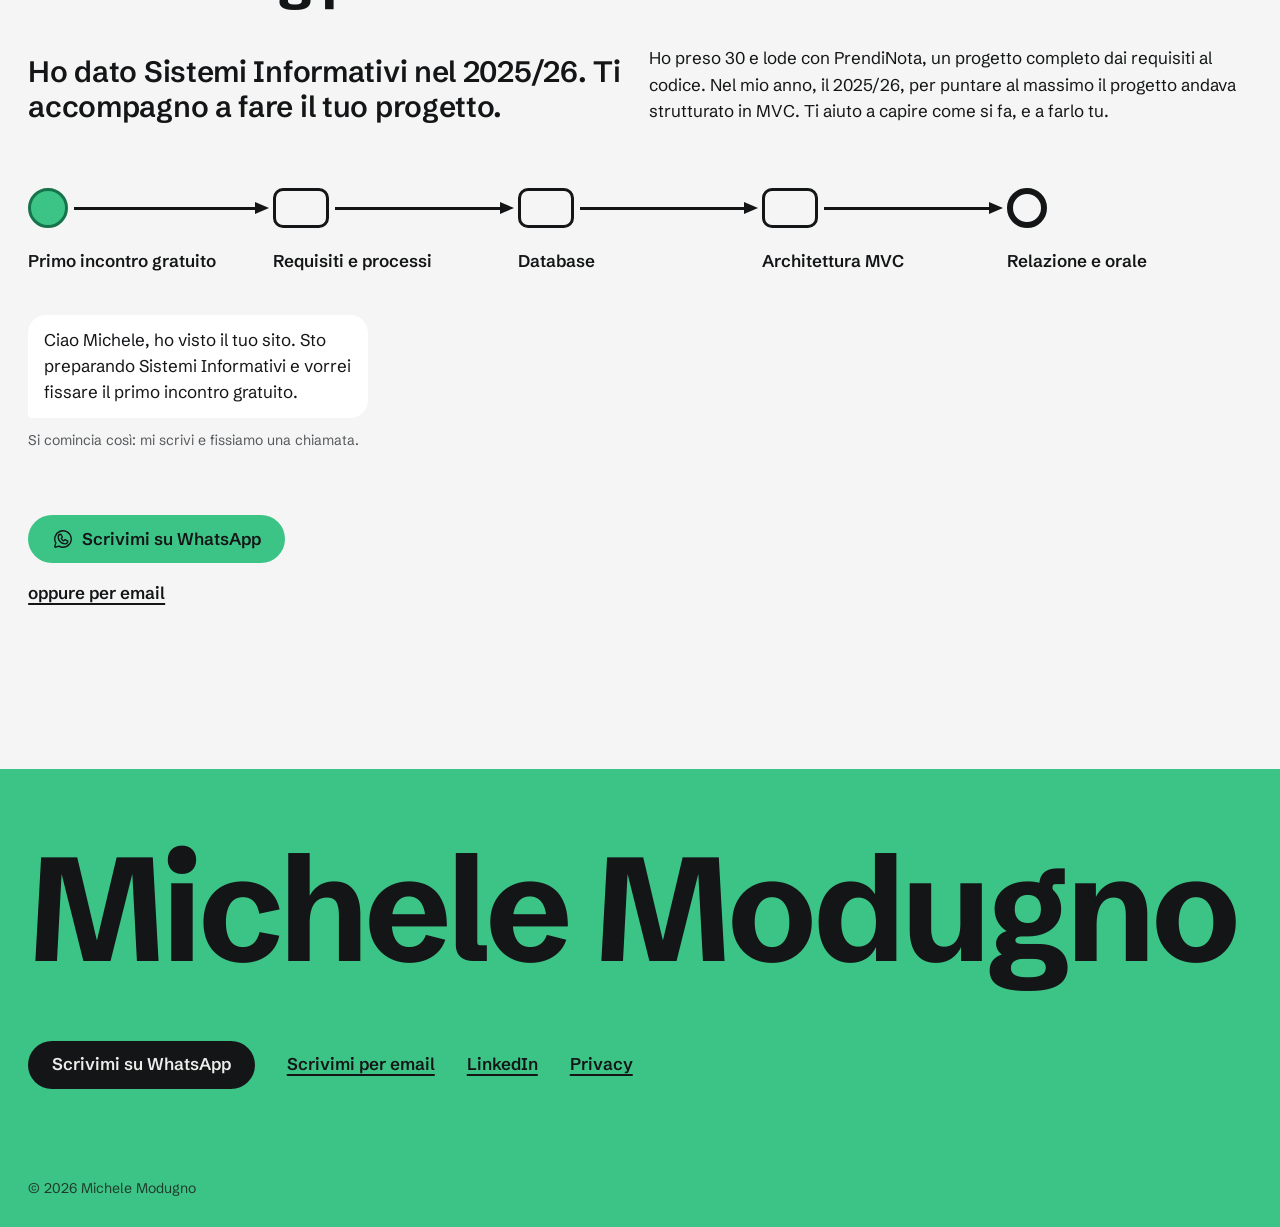
==== commit c43fcb00: "Chiusura, privacy e pagina 404 Co-Authored-By: Claude Opus 5.5 <noreply@anthropic.com>" ====
--- a/index.html
+++ b/index.html
@@ -181,5 +181,16 @@
     </div>
   </section>
 </main>
+
+<footer id="contatti" class="campo chiusura">
+  <p class="chiusura__nome">Michele Modugno</p>
+  <ul class="chiusura__link">
+    <li><a class="pulsante" href="https://wa.me/393209552840?text=Ciao%20Michele%2C%20ho%20visto%20il%20tuo%20sito.%20Sto%20preparando%20Sistemi%20Informativi%20e%20vorrei%20fissare%20il%20primo%20incontro%20gratuito.">Scrivimi su WhatsApp</a></li>
+    <li><a class="link-forte" href="mailto:michelemodugno99@gmail.com">Scrivimi per email</a></li>
+    <li><a class="link-forte" href="https://www.linkedin.com/in/michele-modugno-09939718b/">LinkedIn</a></li>
+    <li><a class="link-forte" href="/privacy/">Privacy</a></li>
+  </ul>
+  <p class="chiusura__firma piccolo">© 2026 Michele Modugno</p>
+</footer>
 </body>
 </html>
--- a/css/sito.css
+++ b/css/sito.css
@@ -254,9 +254,10 @@
 main { position: relative; }
 .sezione { padding: var(--spazio-sezione) var(--margine) 0; }
 .sezione > * { max-width: var(--larghezza-massima); margin-inline: auto; }
-main > .sezione:first-child { padding-top: calc(var(--spazio-sezione) + 170px); }
+/* Nella home le schermate del campo sporgono nella prima sezione */
+.campo--home + main > .sezione:first-child { padding-top: calc(var(--spazio-sezione) + 170px); }
 @media (min-width: 1100px) {
-  main > .sezione:first-child { padding-top: calc(var(--spazio-sezione) + 230px); }
+  .campo--home + main > .sezione:first-child { padding-top: calc(var(--spazio-sezione) + 230px); }
 }
 
 /* Titoli delle sezioni */
@@ -493,9 +494,8 @@
     mask: url("data:image/svg+xml,%3Csvg xmlns='http://www.w3.org/2000/svg' viewBox='0 0 14 12'%3E%3Cpath d='M0 0l14 6L0 12z'/%3E%3C/svg%3E") center / contain no-repeat;
   }
   .js .pezzo { grid-column: 1 / -1; margin-top: 40px; padding: 0; }
-  .js .pezzo .diagramma { width: fit-content; max-width: calc(100% * 8 / 12); }
-  .js .pezzo .diagramma img { width: auto; max-height: min(70vh, 640px); }
-  .js .pezzo .libretto { max-width: calc(100% * 8 / 12); }
+  /* Larghezza fissa: l'altezza viene dalle proporzioni dell'immagine anche prima che arrivi */
+  .js .pezzo .diagramma, .js .pezzo .libretto { max-width: calc(100% * 7 / 12); }
 }
 
 /* Contatti del mentoring */
@@ -507,3 +507,45 @@
   margin-top: clamp(40px, 5vw, 72px);
 }
 .pulsante--whatsapp { background: var(--campo); color: var(--campo-testo); }
+
+/* Chiusura: campo verde, il nome riempie la larghezza (è largo 8,19 volte la sua misura) */
+.chiusura {
+  container-type: inline-size;
+  margin-top: var(--spazio-sezione);
+  padding-top: clamp(48px, 8vh, 96px);
+  padding-bottom: 28px;
+}
+.chiusura__nome {
+  font-size: calc(min(100cqi, var(--larghezza-massima)) / 8.3);
+  font-weight: 700;
+  letter-spacing: -0.035em;
+  line-height: 0.92;
+}
+.chiusura__link {
+  display: flex;
+  flex-wrap: wrap;
+  align-items: center;
+  gap: 8px 32px;
+  margin-top: clamp(32px, 5vw, 64px);
+}
+.chiusura__firma { margin-top: clamp(48px, 7vw, 96px); color: var(--campo-secondario); }
+
+/* Privacy: campo basso, poi il testo */
+.campo--basso {
+  display: flex;
+  flex-direction: column;
+  min-height: 40svh;
+  padding-bottom: clamp(28px, 4vw, 56px);
+}
+.campo--basso > *, .campo--intero > * { width: 100%; } /* in colonna i margini automatici li stringerebbero al centro */
+.campo--basso .titolo-grande { margin-top: auto; padding-top: 48px; }
+.testo-legale p { max-width: 60ch; }
+.testo-legale p + p { margin-top: 1em; }
+.testo-legale a { color: var(--link); text-decoration-thickness: 2px; text-underline-offset: 0.22em; }
+
+/* 404: tutto il campo, con l'evento di fine con errore del BPMN */
+.campo--intero { display: flex; flex-direction: column; min-height: 100svh; padding-bottom: 48px; }
+.errore { margin-top: auto; margin-bottom: auto; padding-top: 32px; }
+.errore__simbolo { width: clamp(120px, 22vw, 240px); height: auto; }
+.errore h1 { margin-top: 32px; }
+.errore p { margin-top: 28px; }
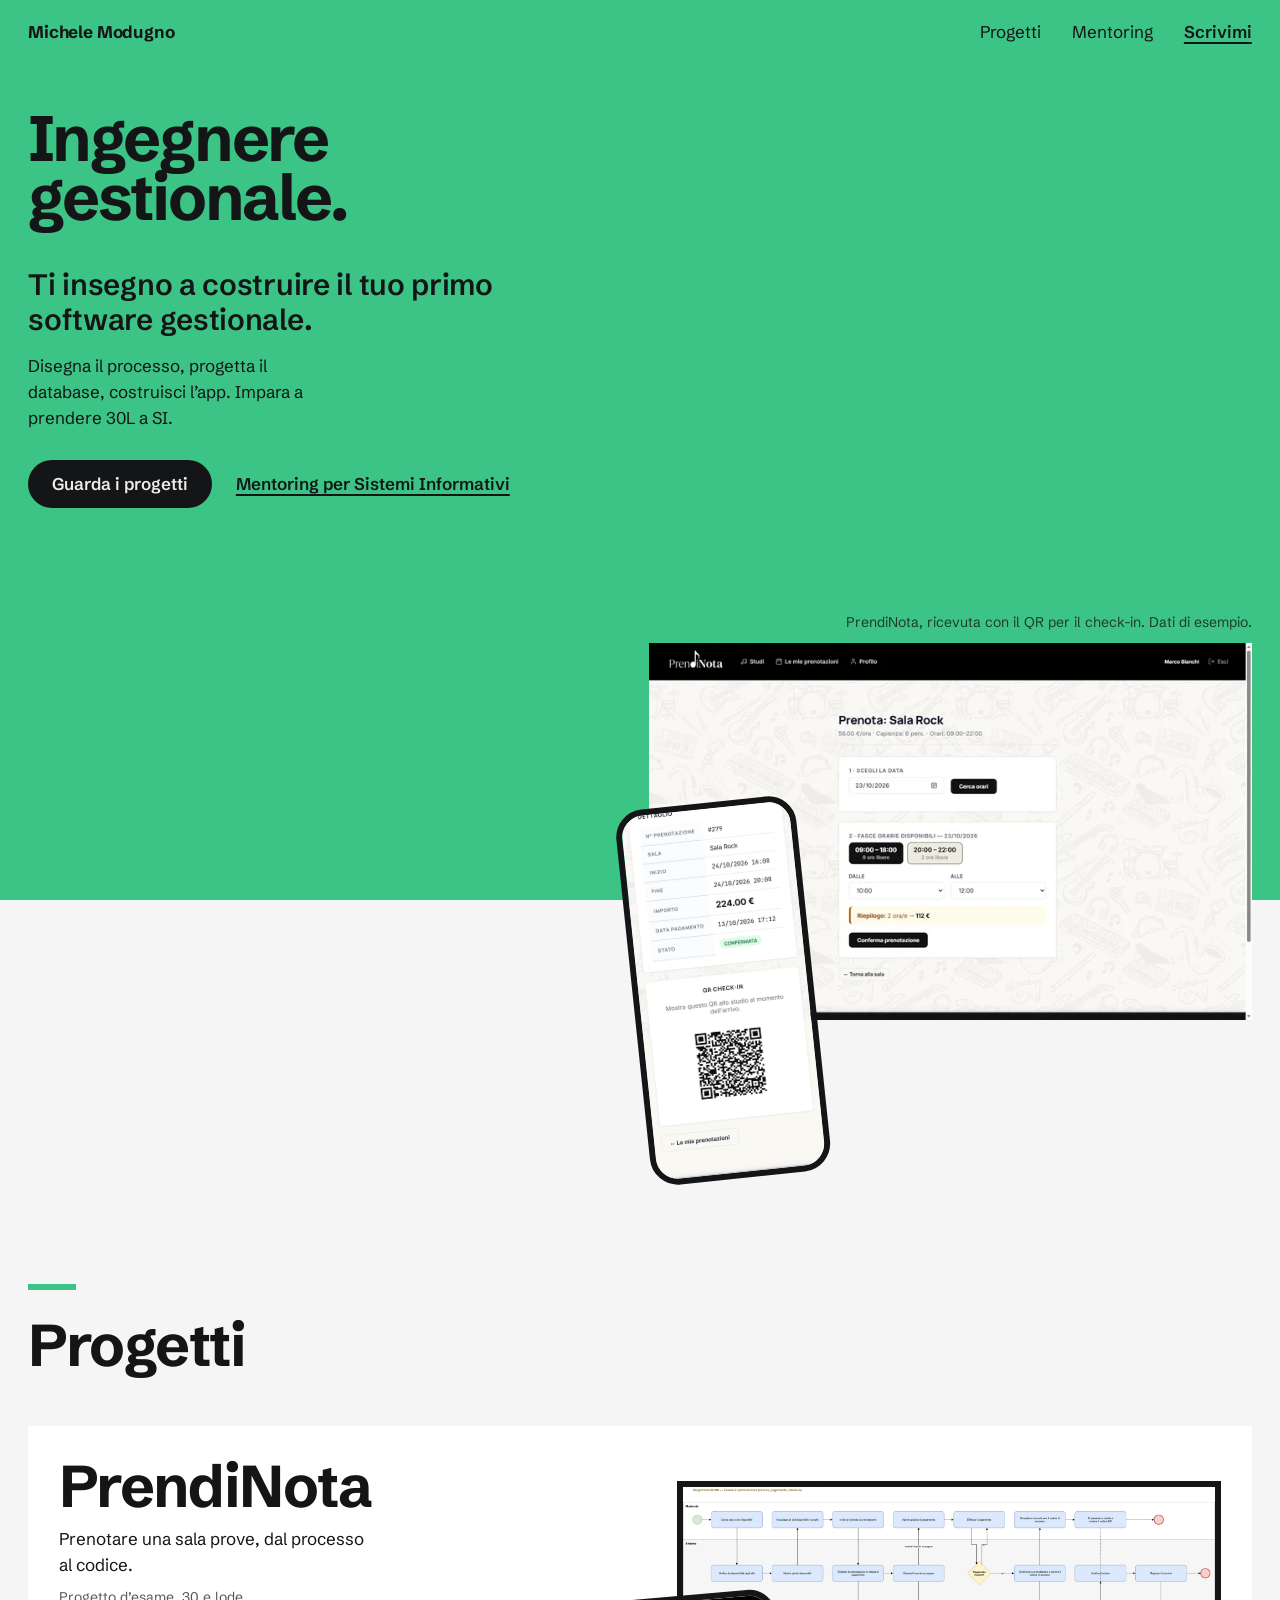
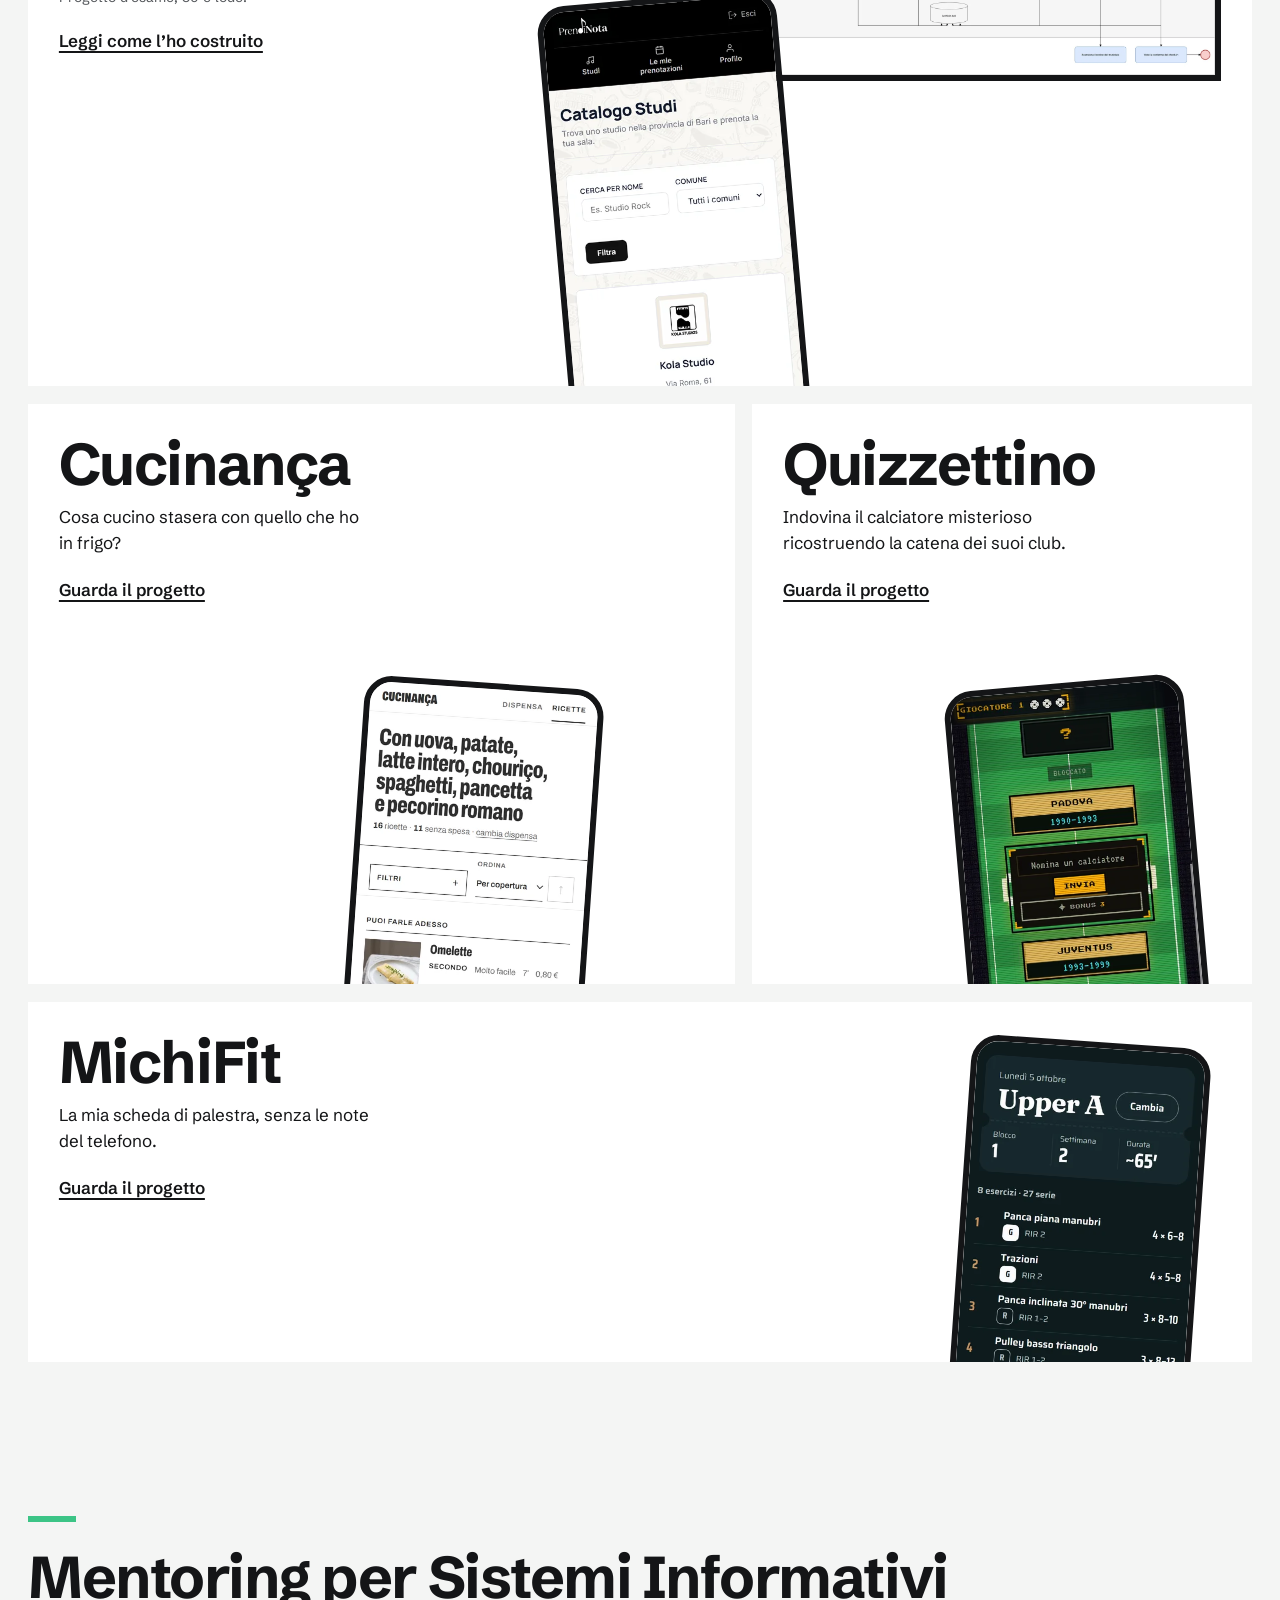
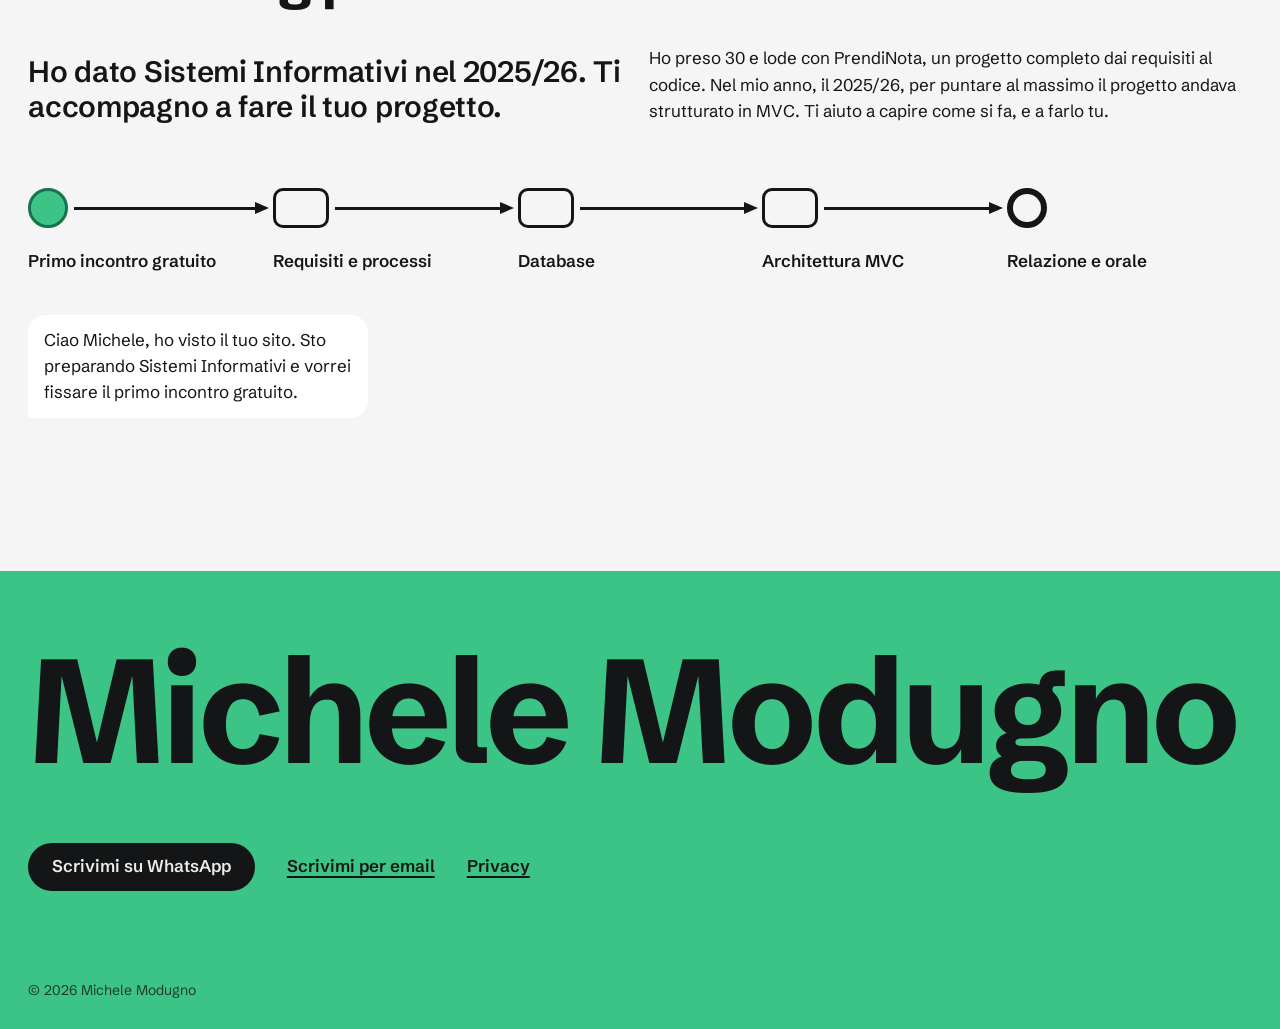
==== commit 08acafb0: "Scelte di Michele: titolo più piccolo, niente contatti doppi, LinkedIn tolto per ora Co-Authored-By:" ====
--- a/index.html
+++ b/index.html
@@ -126,7 +126,6 @@
           <div class="nuvoletta" data-ui>
             <p>Ciao Michele, ho visto il tuo sito. Sto preparando Sistemi Informativi e vorrei fissare il primo incontro gratuito.</p>
           </div>
-          <p class="pezzo__riga">Si comincia così: mi scrivi e fissiamo una chiamata.</p>
         </div>
       </li>
       <li class="tappa tappa--attivita">
@@ -171,14 +170,6 @@
         </div>
       </li>
     </ol>
-
-    <div class="contatti-mentoring">
-      <a class="pulsante pulsante--whatsapp" href="https://wa.me/393209552840?text=Ciao%20Michele%2C%20ho%20visto%20il%20tuo%20sito.%20Sto%20preparando%20Sistemi%20Informativi%20e%20vorrei%20fissare%20il%20primo%20incontro%20gratuito.">
-        <svg viewBox="0 0 256 256" width="22" height="22" fill="currentColor" aria-hidden="true"><path d="M187.58,144.84l-32-16a8,8,0,0,0-8,.5l-14.69,9.8a40.55,40.55,0,0,1-16-16l9.8-14.69a8,8,0,0,0,.5-8l-16-32A8,8,0,0,0,104,64a40,40,0,0,0-40,40,88.1,88.1,0,0,0,88,88,40,40,0,0,0,40-40A8,8,0,0,0,187.58,144.84ZM152,176a72.08,72.08,0,0,1-72-72A24,24,0,0,1,99.29,80.46l11.48,23L101,118a8,8,0,0,0-.73,7.51,56.47,56.47,0,0,0,30.15,30.15A8,8,0,0,0,138,155l14.61-9.74,23,11.48A24,24,0,0,1,152,176ZM128,24A104,104,0,0,0,36.18,176.88L24.83,210.93a16,16,0,0,0,20.24,20.24l34.05-11.35A104,104,0,1,0,128,24Zm0,192a87.87,87.87,0,0,1-44.06-11.81,8,8,0,0,0-6.54-.67L40,216,52.47,178.6a8,8,0,0,0-.66-6.54A88,88,0,1,1,128,216Z"/></svg>
-        Scrivimi su WhatsApp
-      </a>
-      <a class="link-forte" href="mailto:michelemodugno99@gmail.com?subject=Mentoring%20Sistemi%20Informativi">oppure per email</a>
-    </div>
   </section>
 </main>
 
@@ -187,7 +178,6 @@
   <ul class="chiusura__link">
     <li><a class="pulsante" href="https://wa.me/393209552840?text=Ciao%20Michele%2C%20ho%20visto%20il%20tuo%20sito.%20Sto%20preparando%20Sistemi%20Informativi%20e%20vorrei%20fissare%20il%20primo%20incontro%20gratuito.">Scrivimi su WhatsApp</a></li>
     <li><a class="link-forte" href="mailto:michelemodugno99@gmail.com">Scrivimi per email</a></li>
-    <li><a class="link-forte" href="https://www.linkedin.com/in/michele-modugno-09939718b/">LinkedIn</a></li>
     <li><a class="link-forte" href="/privacy/">Privacy</a></li>
   </ul>
   <p class="chiusura__firma piccolo">© 2026 Michele Modugno</p>
--- a/css/sito.css
+++ b/css/sito.css
@@ -26,7 +26,7 @@
   --cornice: #141517;
 
   /* Misure: cinque passi, nient'altro */
-  --t-grande: clamp(2.75rem, 14vw, 13rem);
+  --t-grande: clamp(2.5rem, 5vw, 5.5rem); /* Michele, 15/10: più piccolo, vicino alla bozza del 14/10 */
   --t-sezione: clamp(2rem, 4.6vw, 4.5rem);
   --t-frase: clamp(1.375rem, 2.3vw, 2.25rem);
   --t-testo: clamp(1.0625rem, 1.2vw, 1.1875rem);
@@ -498,16 +498,6 @@
   .js .pezzo .diagramma, .js .pezzo .libretto { max-width: calc(100% * 7 / 12); }
 }
 
-/* Contatti del mentoring */
-.contatti-mentoring {
-  display: flex;
-  flex-direction: column;
-  align-items: flex-start;
-  gap: 8px;
-  margin-top: clamp(40px, 5vw, 72px);
-}
-.pulsante--whatsapp { background: var(--campo); color: var(--campo-testo); }
-
 /* Chiusura: campo verde, il nome riempie la larghezza (è largo 8,19 volte la sua misura) */
 .chiusura {
   container-type: inline-size;
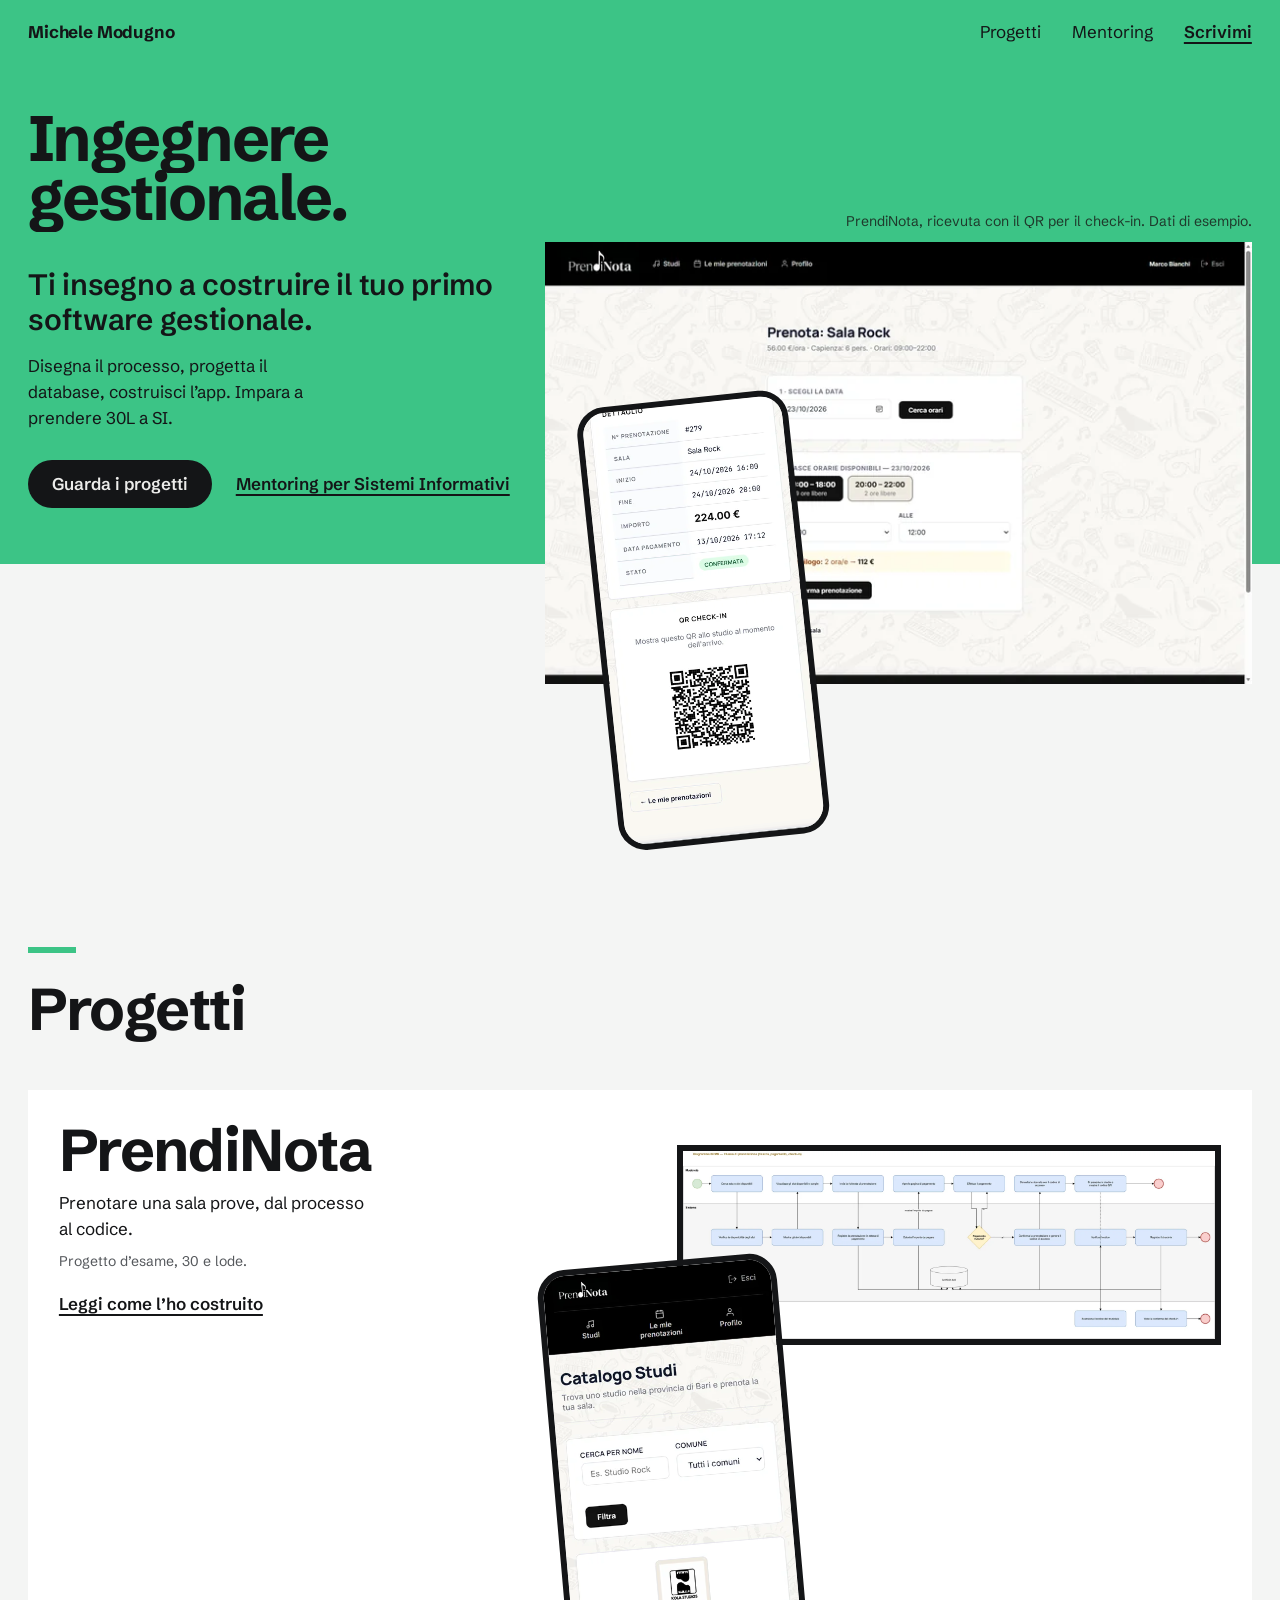
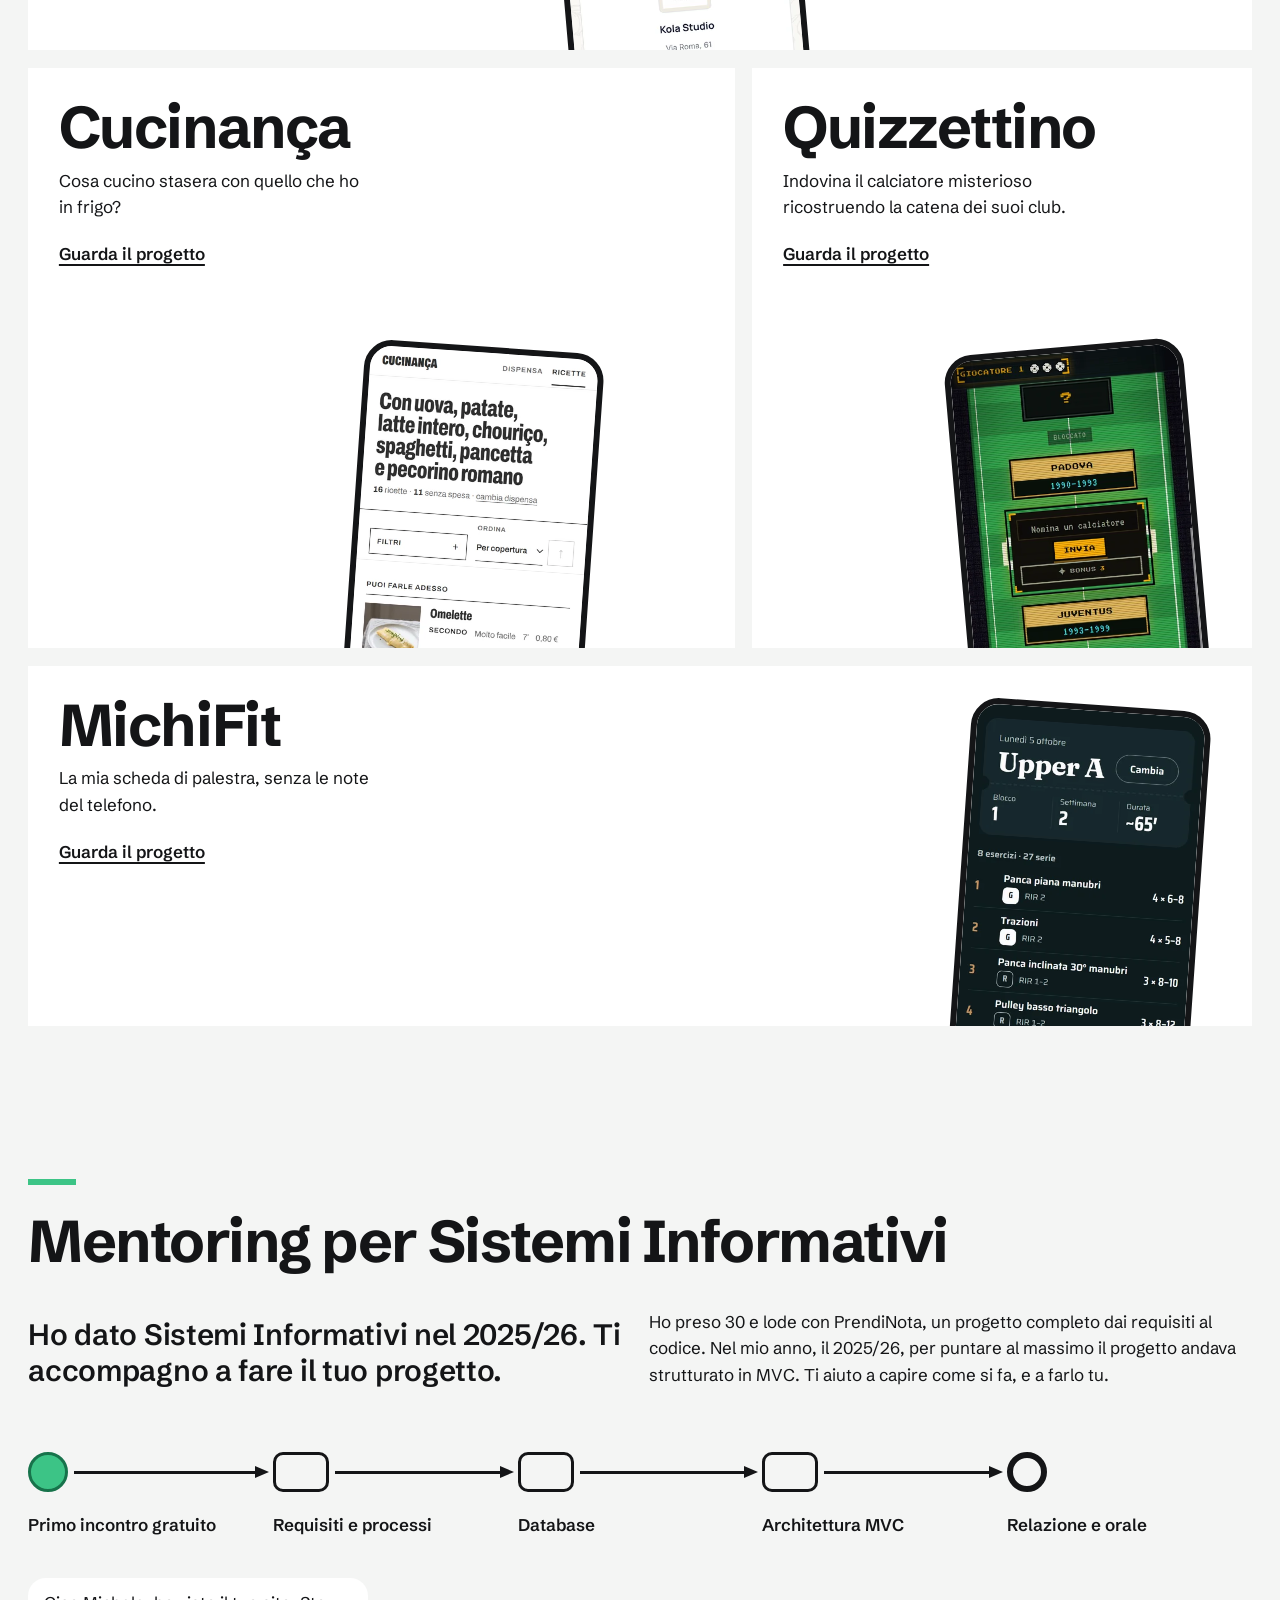
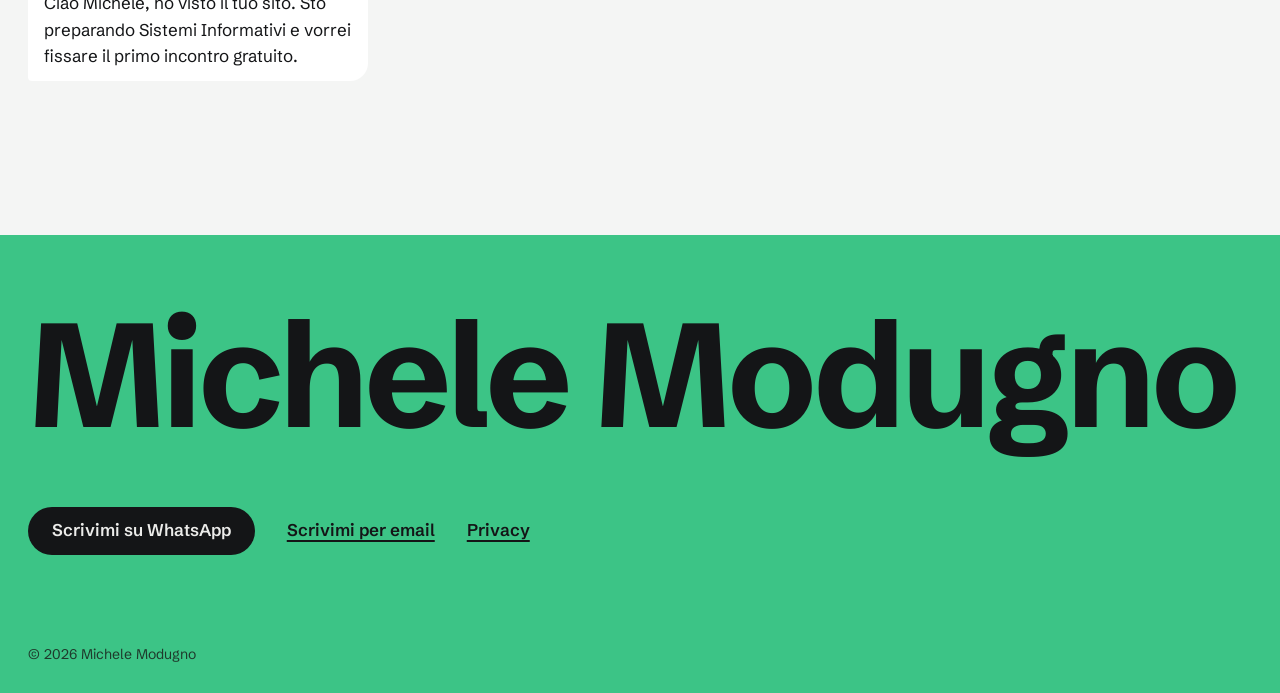
==== commit 1c3ee58c: "Movimento: entrate, titolo, schermate e video Co-Authored-By: Claude Opus 5.5 <noreply@anthropic.com" ====
--- a/index.html
+++ b/index.html
@@ -27,7 +27,7 @@
     </ul>
   </nav>
 
-  <h1 class="titolo-grande"><span class="riga">Ingegnere</span> <span class="riga">gestionale.</span></h1>
+  <h1 class="titolo-grande"><span class="riga"><span>Ingegnere</span></span> <span class="riga"><span>gestionale.</span></span></h1>
 
   <div class="campo__corpo">
     <p class="frase">Ti insegno a costruire il tuo primo software gestionale.</p>
@@ -53,9 +53,9 @@
 
 <main id="contenuto">
   <section id="progetti" class="sezione" aria-labelledby="titolo-progetti">
-    <h2 id="titolo-progetti" class="titolo-sezione lineetta">Progetti</h2>
+    <h2 id="titolo-progetti" class="titolo-sezione lineetta" data-entra>Progetti</h2>
     <ul class="pannelli">
-      <li class="pannello pannello--largo">
+      <li data-entra class="pannello pannello--largo">
         <div class="pannello__testo">
           <h3 class="pannello__nome"><a href="/progetti/prendinota/">PrendiNota</a></h3>
           <p>Prenotare una sala prove, dal processo al codice.</p>
@@ -71,7 +71,7 @@
             alt="PrendiNota da telefono: il catalogo degli studi di sala prove">
         </div>
       </li>
-      <li class="pannello pannello--sette">
+      <li data-entra class="pannello pannello--sette">
         <div class="pannello__testo">
           <h3 class="pannello__nome"><a href="/progetti/cucinanca/">Cucinança</a></h3>
           <p>Cosa cucino stasera con quello che ho in frigo?</p>
@@ -84,7 +84,7 @@
             alt="Cucinança da telefono: le ricette che si possono fare con il frigo di esempio, in testa l’omelette">
         </div>
       </li>
-      <li class="pannello pannello--cinque">
+      <li data-entra class="pannello pannello--cinque">
         <div class="pannello__testo">
           <h3 class="pannello__nome"><a href="/progetti/quizzettino/">Quizzettino</a></h3>
           <p>Indovina il calciatore misterioso ricostruendo la catena dei suoi club.</p>
@@ -97,7 +97,7 @@
             alt="Quizzettino da telefono: una partita in corso con la catena Padova, Juventus, Fiorentina">
         </div>
       </li>
-      <li class="pannello pannello--fascia">
+      <li data-entra class="pannello pannello--fascia">
         <div class="pannello__testo">
           <h3 class="pannello__nome"><a href="/progetti/michifit/">MichiFit</a></h3>
           <p>La mia scheda di palestra, senza le note del telefono.</p>
@@ -113,15 +113,15 @@
     </ul>
   </section>
   <section id="mentoring" class="sezione mentoring" aria-labelledby="titolo-mentoring">
-    <h2 id="titolo-mentoring" class="titolo-sezione lineetta">Mentoring per Sistemi Informativi</h2>
+    <h2 id="titolo-mentoring" class="titolo-sezione lineetta" data-entra>Mentoring per Sistemi Informativi</h2>
     <div class="mentoring__intro">
-      <p class="frase">Ho dato Sistemi Informativi nel 2025/26. Ti accompagno a fare il tuo progetto.</p>
-      <p>Ho preso 30 e lode con PrendiNota, un progetto completo dai requisiti al codice. Nel mio anno, il 2025/26, per puntare al massimo il progetto andava strutturato in MVC. Ti aiuto a capire come si fa, e a farlo tu.</p>
+      <p class="frase" data-entra>Ho dato Sistemi Informativi nel 2025/26. Ti accompagno a fare il tuo progetto.</p>
+      <p data-entra>Ho preso 30 e lode con PrendiNota, un progetto completo dai requisiti al codice. Nel mio anno, il 2025/26, per puntare al massimo il progetto andava strutturato in MVC. Ti aiuto a capire come si fa, e a farlo tu.</p>
     </div>
 
     <ol class="percorso" data-percorso aria-label="Il percorso, tappa per tappa">
       <li class="tappa tappa--inizio">
-        <button type="button" aria-expanded="true" aria-controls="pezzo-incontro"><span class="simbolo" aria-hidden="true"></span><span class="tappa__nome">Primo incontro gratuito</span></button>
+        <button type="button" data-entra aria-expanded="true" aria-controls="pezzo-incontro"><span class="simbolo" aria-hidden="true"></span><span class="tappa__nome">Primo incontro gratuito</span></button>
         <div class="pezzo" id="pezzo-incontro">
           <div class="nuvoletta" data-ui>
             <p>Ciao Michele, ho visto il tuo sito. Sto preparando Sistemi Informativi e vorrei fissare il primo incontro gratuito.</p>
@@ -129,7 +129,7 @@
         </div>
       </li>
       <li class="tappa tappa--attivita">
-        <button type="button" aria-expanded="false" aria-controls="pezzo-processi"><span class="simbolo" aria-hidden="true"></span><span class="tappa__nome">Requisiti e processi</span></button>
+        <button type="button" data-entra aria-expanded="false" aria-controls="pezzo-processi"><span class="simbolo" aria-hidden="true"></span><span class="tappa__nome">Requisiti e processi</span></button>
         <div class="pezzo" id="pezzo-processi">
           <a class="diagramma" href="/img/prendinota/bpmn-prenotazione.webp">
             <img src="/img/prendinota/bpmn-prenotazione-anteprima.webp" width="1800" height="636" loading="lazy"
@@ -140,7 +140,7 @@
         </div>
       </li>
       <li class="tappa tappa--attivita">
-        <button type="button" aria-expanded="false" aria-controls="pezzo-database"><span class="simbolo" aria-hidden="true"></span><span class="tappa__nome">Database</span></button>
+        <button type="button" data-entra aria-expanded="false" aria-controls="pezzo-database"><span class="simbolo" aria-hidden="true"></span><span class="tappa__nome">Database</span></button>
         <div class="pezzo" id="pezzo-database">
           <a class="diagramma" href="/img/prendinota/er.webp">
             <img src="/img/prendinota/er-anteprima.webp" width="1800" height="1431" loading="lazy"
@@ -151,7 +151,7 @@
         </div>
       </li>
       <li class="tappa tappa--attivita">
-        <button type="button" aria-expanded="false" aria-controls="pezzo-mvc"><span class="simbolo" aria-hidden="true"></span><span class="tappa__nome">Architettura MVC</span></button>
+        <button type="button" data-entra aria-expanded="false" aria-controls="pezzo-mvc"><span class="simbolo" aria-hidden="true"></span><span class="tappa__nome">Architettura MVC</span></button>
         <div class="pezzo" id="pezzo-mvc">
           <a class="diagramma" href="/img/prendinota/classi.webp">
             <img src="/img/prendinota/classi-anteprima.webp" width="1800" height="1220" loading="lazy"
@@ -162,7 +162,7 @@
         </div>
       </li>
       <li class="tappa tappa--fine">
-        <button type="button" aria-expanded="false" aria-controls="pezzo-orale"><span class="simbolo" aria-hidden="true"></span><span class="tappa__nome">Relazione e orale</span></button>
+        <button type="button" data-entra aria-expanded="false" aria-controls="pezzo-orale"><span class="simbolo" aria-hidden="true"></span><span class="tappa__nome">Relazione e orale</span></button>
         <div class="pezzo" id="pezzo-orale">
           <img class="libretto" src="/img/libretto/libretto-30-lode.webp" width="1869" height="291" loading="lazy"
             alt="Estratto del libretto: Sistemi Informativi, anno accademico 2025/26, voto 30 e lode">
@@ -174,13 +174,13 @@
 </main>
 
 <footer id="contatti" class="campo chiusura">
-  <p class="chiusura__nome">Michele Modugno</p>
-  <ul class="chiusura__link">
+  <p class="chiusura__nome" data-entra>Michele Modugno</p>
+  <ul class="chiusura__link" data-entra>
     <li><a class="pulsante" href="https://wa.me/393209552840?text=Ciao%20Michele%2C%20ho%20visto%20il%20tuo%20sito.%20Sto%20preparando%20Sistemi%20Informativi%20e%20vorrei%20fissare%20il%20primo%20incontro%20gratuito.">Scrivimi su WhatsApp</a></li>
     <li><a class="link-forte" href="mailto:michelemodugno99@gmail.com">Scrivimi per email</a></li>
     <li><a class="link-forte" href="/privacy/">Privacy</a></li>
   </ul>
-  <p class="chiusura__firma piccolo">© 2026 Michele Modugno</p>
+  <p class="chiusura__firma piccolo" data-entra>© 2026 Michele Modugno</p>
 </footer>
 </body>
 </html>
--- a/css/sito.css
+++ b/css/sito.css
@@ -204,31 +204,38 @@
   grid-column: 2;
   grid-row: 1;
   width: min(50vw, 220px);
-  margin-right: 14px;
+  margin-right: 30px; /* inclinata esce di lato: con 14 px sforava di 12 px a 390 */
   transform: rotate(-6deg);
   transform-origin: 50% 0;
 }
 .schermata-computer { display: none; }
-
-@media (min-width: 1100px) {
-  /* Il campo riempie lo schermo: titolo in alto a tutta larghezza, testo in basso a sinistra,
-     schermate che salgono dal bordo in basso a destra. */
+@media (min-width: 760px) and (max-width: 1099px) {
+  /* Sul tablet la colonna accanto al telefono restava vuota: ci va la schermata da computer, con la didascalia sopra */
+  .campo--home .campo__schermate { grid-template-columns: minmax(0, 1fr) min(30vw, 240px); column-gap: 0; }
+  .campo--home .campo__schermate figcaption { grid-row: 1; align-self: end; padding-bottom: 12px; }
+  .campo--home .schermata-computer { display: block; grid-column: 1; grid-row: 2; align-self: start; }
+  .campo--home .campo__schermate .cornice-telefono { grid-column: 2; grid-row: 1 / span 2; width: auto; margin: 0 32px 0 -32px; }
+}
+
+@media (min-width: 1100px) {
+  /* Titolo e testo in 5 colonne a sinistra; le schermate, elemento dominante, in 7 colonne a destra
+     accanto al titolo, e scavalcano il bordo in basso. Con il titolo più piccolo (Michele, 15/10)
+     il campo è alto quanto il suo contenuto, non quanto lo schermo. */
   .campo--home {
     --sporgenza: 120px;
     display: grid;
     grid-template-columns: repeat(12, minmax(0, 1fr));
     grid-template-rows: auto auto 1fr;
     column-gap: clamp(12px, 1.4vw, 24px);
-    min-height: 100svh;
   }
   .campo--home > * { max-width: none; margin-inline: 0; }
-  .campo--home .nav,
-  .campo--home .titolo-grande { grid-column: 1 / -1; }
+  .campo--home .nav { grid-column: 1 / -1; }
+  .campo--home .titolo-grande { grid-column: 1 / span 5; }
   .campo--home .titolo-grande { margin-top: clamp(32px, 5vh, 64px); }
   .campo--home .campo__corpo { grid-column: 1 / span 5; grid-row: 3; align-self: start; margin-top: 40px; padding-bottom: 56px; }
   .campo--home .campo__schermate {
-    grid-column: 7 / -1;
-    grid-row: 3;
+    grid-column: 6 / -1;
+    grid-row: 2 / span 2;
     display: block;
     margin-top: 48px;
     align-self: end;
@@ -243,7 +250,7 @@
   .schermata-computer { display: block; width: 100%; }
   .campo__schermate .cornice-telefono {
     position: absolute;
-    left: -6%;
+    left: 4%;
     bottom: calc(-1 * var(--sporgenza) - 40px);
     width: 30%;
     max-width: 260px;
@@ -425,9 +432,8 @@
 .tappa:not(:last-child)::after {
   content: "";
   position: absolute;
-  background:
-    linear-gradient(var(--link), var(--link)) 0 0 / 100% calc(var(--percorsa) * 100%) no-repeat,
-    var(--testo);
+  /* il tratto è tutto percorso o per niente: un colore pieno, verde o scuro */
+  background: color-mix(in srgb, var(--link) calc(var(--percorsa) * 100%), var(--testo));
 }
 .tappa:not(:last-child)::before { left: 26.5px; top: 48px; bottom: 6px; width: 3px; }
 .tappa:not(:last-child)::after {
@@ -480,9 +486,7 @@
   .js .tappa:not(:last-child) > button::after {
     content: "";
     position: absolute;
-    background:
-      linear-gradient(var(--link), var(--link)) 0 0 / calc(var(--percorsa) * 100%) 100% no-repeat,
-      var(--testo);
+    background: color-mix(in srgb, var(--link) calc(var(--percorsa) * 100%), var(--testo));
   }
   .js .tappa:not(:last-child) > button::before { top: 18.5px; left: calc(var(--larghezza) + 6px); right: 18px; height: 3px; }
   .js .tappa:not(:last-child) > button::after {
@@ -539,3 +543,263 @@
 .errore__simbolo { width: clamp(120px, 22vw, 240px); height: auto; }
 .errore h1 { margin-top: 32px; }
 .errore p { margin-top: 28px; }
+
+/* Freccia del pulsante principale, in SVG: il carattere del sito non contiene ↗ */
+.freccia { flex: none; width: 0.9em; height: 0.9em; }
+
+/* Pagina progetto: nome, frase, stato e pulsante nel campo; due schermate a cavallo del bordo */
+.progetto-campo { --sporgenza: 150px; --telefono: min(44vw, 210px); }
+.progetto-campo__testo { padding-top: clamp(40px, 7vh, 96px); }
+.progetto-campo .frase { margin-top: 0.35em; }
+.progetto-campo__stato { margin-top: 0.9em; max-width: 34ch; }
+.duo {
+  position: relative;
+  height: calc(var(--telefono) * 2.164 + 44px);
+  margin-top: 36px;
+  margin-bottom: calc(-1 * var(--sporgenza));
+}
+.duo .cornice-telefono { position: absolute; width: var(--telefono); }
+.duo .cornice-telefono:first-child { left: 3%; top: 32px; transform: rotate(-5deg); }
+.duo .cornice-telefono:last-child { right: 3%; top: 0; transform: rotate(4deg); }
+.progetto-campo + main > .sezione:first-child { padding-top: calc(var(--spazio-sezione) + 150px); }
+
+@media (min-width: 1100px) {
+  .progetto-campo {
+    --telefono: 300px; /* critica di taste, giro 1: a 250 px i telefoni erano il 12% della prima schermata */
+    display: grid;
+    grid-template-columns: repeat(12, minmax(0, 1fr));
+    column-gap: clamp(12px, 1.4vw, 24px);
+  }
+  .progetto-campo > * { max-width: none; margin-inline: 0; }
+  .progetto-campo .nav { grid-column: 1 / -1; }
+  .progetto-campo__testo {
+    grid-column: 1 / span 6;
+    align-self: end;
+    padding-bottom: calc(var(--sporgenza) + 64px);
+  }
+  .duo { grid-column: 7 / -1; margin-top: 48px; }
+  .duo .cornice-telefono:first-child { left: 4%; top: 56px; }
+  .duo .cornice-telefono:last-child { right: 8%; }
+}
+
+/* I numeri veri del progetto e la frase su come funziona */
+.numeri {
+  display: grid;
+  grid-template-columns: repeat(auto-fit, minmax(6.5rem, 1fr));
+  gap: 24px clamp(12px, 1.4vw, 24px);
+  max-width: 1100px;
+}
+.numeri__valore {
+  display: block;
+  margin-bottom: 0.2em;
+  font-size: var(--t-sezione);
+  font-weight: 700;
+  letter-spacing: -0.025em;
+  line-height: 1;
+}
+.progetto-corpo__frase { max-width: 60ch; margin-top: clamp(32px, 4vw, 56px); }
+.progetto-corpo__frase strong { font-weight: 700; }
+
+/* Una schermata da computer grande e dritta; accanto una o due da telefono */
+.schermate-progetto {
+  display: grid;
+  grid-template-columns: repeat(2, minmax(0, 1fr));
+  gap: 24px 16px;
+  align-items: end;
+}
+.schermata-grande { grid-column: 1 / -1; width: 100%; border: 6px solid var(--cornice); background: #fff; }
+.schermate-progetto .cornice-telefono { width: 100%; }
+.schermata-grande + .cornice-telefono:last-child { grid-column: 1 / -1; width: min(60%, 260px); }
+@media (min-width: 1100px) {
+  .schermate-progetto { grid-template-columns: repeat(12, minmax(0, 1fr)); column-gap: clamp(12px, 1.4vw, 24px); }
+  .schermata-grande { grid-column: 1 / span 8; }
+  .schermate-progetto .cornice-telefono { grid-column: span 2; }
+  .schermata-grande + .cornice-telefono:last-child { grid-column: span 3; width: 100%; max-width: 280px; }
+}
+.strumenti { margin-top: 24px; color: var(--secondario); max-width: 60ch; }
+
+/* Prossimo progetto: separato dallo spazio, il nome al passo dei titoli di sezione */
+.prossimo { display: inline-flex; flex-direction: column; gap: 4px; text-decoration: none; }
+.prossimo__nome {
+  font-size: var(--t-sezione);
+  font-weight: 700;
+  letter-spacing: -0.025em;
+  line-height: 1;
+}
+@media (hover: hover) {
+  .prossimo:hover .prossimo__nome { text-decoration: underline; text-decoration-thickness: 3px; text-underline-offset: 0.12em; }
+}
+
+/* I blocchi più stretti della sezione partono dal suo margine sinistro, non dal centro */
+.sezione > :where(.numeri, .progetto-corpo__frase, .strumenti) {
+  margin-left: max(0px, (100% - var(--larghezza-massima)) / 2);
+  margin-right: auto;
+}
+
+/* PrendiNota: il video della prenotazione a cavallo del bordo del campo */
+.prendinota-campo { --sporgenza: clamp(140px, 22vw, 300px); }
+.prendinota-campo__testo { padding-top: clamp(40px, 7vh, 96px); }
+.prendinota-campo .frase { margin-top: 0.35em; }
+.video-campo { margin-top: 40px; margin-bottom: calc(-1 * var(--sporgenza)); }
+.video-campo figcaption { max-width: 34ch; margin-bottom: 12px; color: var(--campo-secondario); } /* sopra il video, sul verde come nella home */
+.prendinota-campo + main > .sezione:first-child { padding-top: calc(var(--spazio-sezione) + clamp(140px, 22vw, 300px)); }
+@media (min-width: 1100px) {
+  .campo > .video-campo { max-width: calc(100% * 8 / 12); margin-inline: 0; }
+}
+
+/* Dal processo al codice: sei tappe BPMN, ognuna con il suo diagramma (statica: il token arriva dopo) */
+.tappe-pn { margin-top: clamp(40px, 5vw, 80px); }
+.tappa-pn {
+  --larghezza: 40px;
+  position: relative;
+  display: grid;
+  grid-template-columns: 56px minmax(0, 1fr);
+  column-gap: 16px;
+  padding-bottom: 72px;
+}
+.tappa-pn > .simbolo { grid-column: 1; grid-row: 1; }
+.tappa-pn > :not(.simbolo) { grid-column: 2; }
+.tappa-pn__nome {
+  display: flex;
+  align-items: center;
+  min-height: 40px;
+  font-size: var(--t-frase);
+  font-weight: 700;
+  line-height: 1.15;
+  letter-spacing: -0.01em;
+}
+.tappa-pn__riga { max-width: 60ch; margin-top: 8px; }
+.tappa-pn .diagramma, .app-schermate { margin-top: 24px; }
+.tappa-pn:not(:last-child)::before,
+.tappa-pn:not(:last-child)::after { content: ""; position: absolute; background: var(--testo); }
+.tappa-pn:not(:last-child)::before { left: 26.5px; top: 44px; bottom: 16px; width: 3px; }
+.tappa-pn:not(:last-child)::after {
+  left: 22px;
+  bottom: 2px;
+  width: 12px;
+  height: 14px;
+  -webkit-mask: url("data:image/svg+xml,%3Csvg xmlns='http://www.w3.org/2000/svg' viewBox='0 0 12 14'%3E%3Cpath d='M0 0h12L6 14z'/%3E%3C/svg%3E") center / contain no-repeat;
+  mask: url("data:image/svg+xml,%3Csvg xmlns='http://www.w3.org/2000/svg' viewBox='0 0 12 14'%3E%3Cpath d='M0 0h12L6 14z'/%3E%3C/svg%3E") center / contain no-repeat;
+}
+.diagramma a { display: block; }
+.diagramma--largo { max-width: 1100px; }
+.diagramma--quadro { max-width: 720px; }
+.diagramma--alto { max-width: 420px; }
+.app-schermate { display: grid; grid-template-columns: repeat(2, minmax(0, 1fr)); gap: 16px; max-width: 880px; align-items: start; }
+.app-schermate .cornice-telefono { width: 100%; }
+@media (min-width: 1100px) {
+  .app-schermate { grid-template-columns: repeat(4, minmax(0, 1fr)); }
+}
+
+/* Il risultato e i due inviti */
+.risultato__corpo { display: grid; grid-template-columns: minmax(0, 1fr); gap: 20px; align-items: center; }
+.risultato__voto { font-size: var(--t-sezione); font-weight: 700; letter-spacing: -0.025em; line-height: 1; }
+.risultato .libretto { max-width: min(100%, 760px); }
+.inviti { display: grid; gap: clamp(12px, 1.4vw, 24px); }
+.invito {
+  display: flex;
+  flex-direction: column;
+  align-items: flex-start;
+  gap: 12px;
+  padding: clamp(20px, 2.4vw, 40px);
+  background: var(--superficie);
+}
+.invito__testo { font-size: var(--t-frase); font-weight: 600; line-height: 1.2; }
+@media (min-width: 1100px) {
+  .risultato__corpo { grid-template-columns: repeat(12, minmax(0, 1fr)); column-gap: clamp(12px, 1.4vw, 24px); }
+  .risultato__voto { grid-column: 1 / span 6; }
+  .risultato .libretto { grid-column: 7 / span 6; }
+  .inviti { grid-template-columns: repeat(2, minmax(0, 1fr)); }
+}
+
+/* ===== Movimento (spec §8). Solo transform, opacity e clip-path. Gli stati nascosti valgono
+   solo sotto .js e senza movimento ridotto: altrimenti la pagina è quella ferma. ===== */
+:root {
+  --ease-out: cubic-bezier(0.22, 1, 0.36, 1);
+  --t-press: 140ms;
+  --t-hover: 180ms;
+  --t-ui: 240ms;
+}
+
+/* Maschera delle righe del titolo della home (ferma, serve solo all'entrata) */
+.titolo-grande .riga { overflow: hidden; padding-bottom: 0.08em; margin-bottom: -0.08em; }
+.titolo-grande .riga > span { display: block; }
+
+/* Risposta ai comandi: pressione dei pulsanti */
+.pulsante { transition: transform var(--t-press) var(--ease-out); }
+.pulsante:active { transform: scale(0.97); }
+
+/* La scritta dei pulsanti esce in alto e una copia identica entra dal basso (spunto da 21st.dev) */
+.scritta { display: inline-grid; overflow: hidden; }
+.scritta > span { grid-area: 1 / 1; transition: transform var(--t-ui) var(--ease-out); }
+.scritta > [aria-hidden] { transform: translateY(110%); }
+@media (prefers-reduced-motion: no-preference) {
+  .pulsante:focus-visible .scritta > span { transform: translateY(-110%); }
+  .pulsante:focus-visible .scritta > [aria-hidden] { transform: none; }
+}
+@media (hover: hover) and (prefers-reduced-motion: no-preference) {
+  .pulsante:hover .scritta > span { transform: translateY(-110%); }
+  .pulsante:hover .scritta > [aria-hidden] { transform: none; }
+}
+
+/* Il tratto del flusso si colora una tappa dopo l'altra, come il token che passa */
+.tappa:not(:last-child)::before,
+.tappa:not(:last-child)::after,
+.tappa:not(:last-child) > button::before,
+.tappa:not(:last-child) > button::after {
+  transition: background-color 300ms ease;
+  transition-delay: calc(var(--i) * 70ms);
+}
+
+@media (prefers-reduced-motion: no-preference) {
+  /* Le parti delle sezioni entrano quando arrivano, sfalsate da --n (lo mette lo script) */
+  .js [data-entra] {
+    opacity: 0;
+    transform: translateY(24px);
+    transition: opacity 600ms var(--ease-out), transform 800ms var(--ease-out);
+    transition-delay: calc(var(--n, 0) * 80ms);
+  }
+  .js [data-entra].is-in { opacity: 1; transform: none; }
+
+  /* Home: il titolo sale dalla sua riga, la seconda 110 ms dopo; poi frase, testo e pulsante; le schermate salgono insieme */
+  .js .campo--home .riga > span { animation: riga-su 900ms var(--ease-out) 150ms backwards; }
+  .js .campo--home .riga + .riga > span { animation-delay: 260ms; }
+  .js .campo__corpo > * { animation: sale 700ms var(--ease-out) 420ms backwards; }
+  .js .campo__corpo > :nth-child(2) { animation-delay: 500ms; }
+  .js .campo__corpo > :nth-child(3) { animation-delay: 580ms; }
+  .js .campo--home .campo__schermate { animation: sale-lenta 1000ms var(--ease-out) 300ms backwards; }
+
+  /* Pagine progetto: testo del campo in ordine, e le due schermate che si posano inclinate a cavallo del bordo */
+  .js :is(.progetto-campo__testo, .prendinota-campo__testo) > * { animation: sale 700ms var(--ease-out) 100ms backwards; }
+  .js :is(.progetto-campo__testo, .prendinota-campo__testo) > :nth-child(2) { animation-delay: 180ms; }
+  .js :is(.progetto-campo__testo, .prendinota-campo__testo) > :nth-child(3) { animation-delay: 260ms; }
+  .js :is(.progetto-campo__testo, .prendinota-campo__testo) > :nth-child(4) { animation-delay: 340ms; }
+  .js .duo .cornice-telefono { animation: posa 900ms var(--ease-out) 250ms backwards; }
+  .js .duo .cornice-telefono:last-child { animation-delay: 370ms; }
+  .js .video-campo { animation: sale-lenta 1000ms var(--ease-out) 250ms backwards; }
+
+  /* Home, progetti: la schermata del pannello si inclina al suo posto quando il pannello arriva */
+  .js .pannello.is-in .cornice-telefono { animation: inclina 900ms var(--ease-out) 150ms backwards; }
+
+  /* Mentoring: il pezzo della tappa scelta si apre con una tendina, nel verso di lettura */
+  .js .pezzo:not([hidden]) { animation: tendina var(--t-ui) var(--ease-out) backwards; }
+}
+
+/* Le schermate grandi salgono lente con lo scorrimento, dove il browser lo sa fare */
+@supports (animation-timeline: view()) {
+  @media (prefers-reduced-motion: no-preference) {
+    .js :is(.campo--home .schermata-computer, .campo--home .campo__schermate .cornice-telefono, .schermate-progetto .schermata-grande) {
+      animation: deriva linear both;
+      animation-timeline: view();
+      animation-range: entry 0% exit 100%;
+    }
+  }
+}
+
+@keyframes riga-su { from { transform: translateY(105%); } }
+@keyframes sale { from { opacity: 0; transform: translateY(20px); } }
+@keyframes sale-lenta { from { opacity: 0; transform: translateY(48px); } }
+@keyframes posa { from { opacity: 0; transform: translateY(64px) rotate(0deg); } }
+@keyframes inclina { from { transform: translateY(32px) rotate(0deg); } }
+@keyframes tendina { from { clip-path: inset(0 100% 0 0); } }
+@keyframes deriva { from { translate: 0 4%; } to { translate: 0 -4%; } }
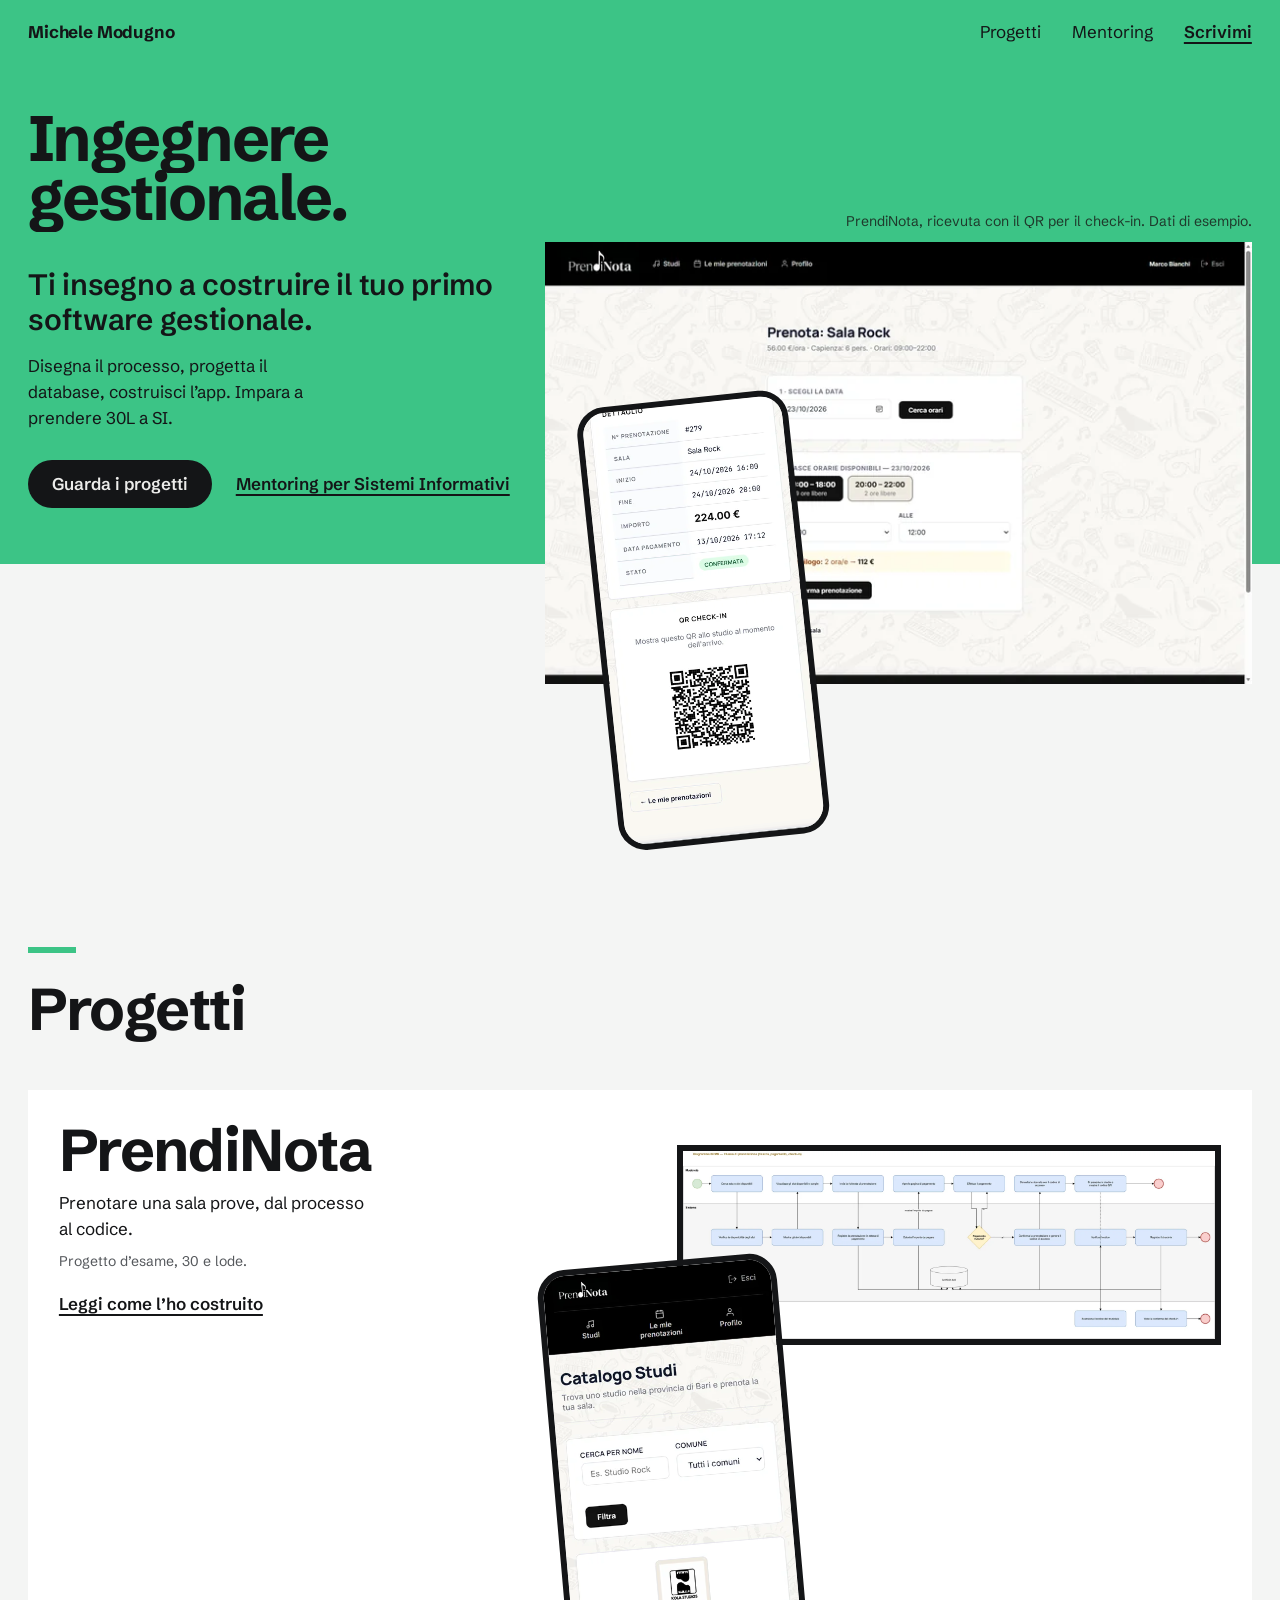
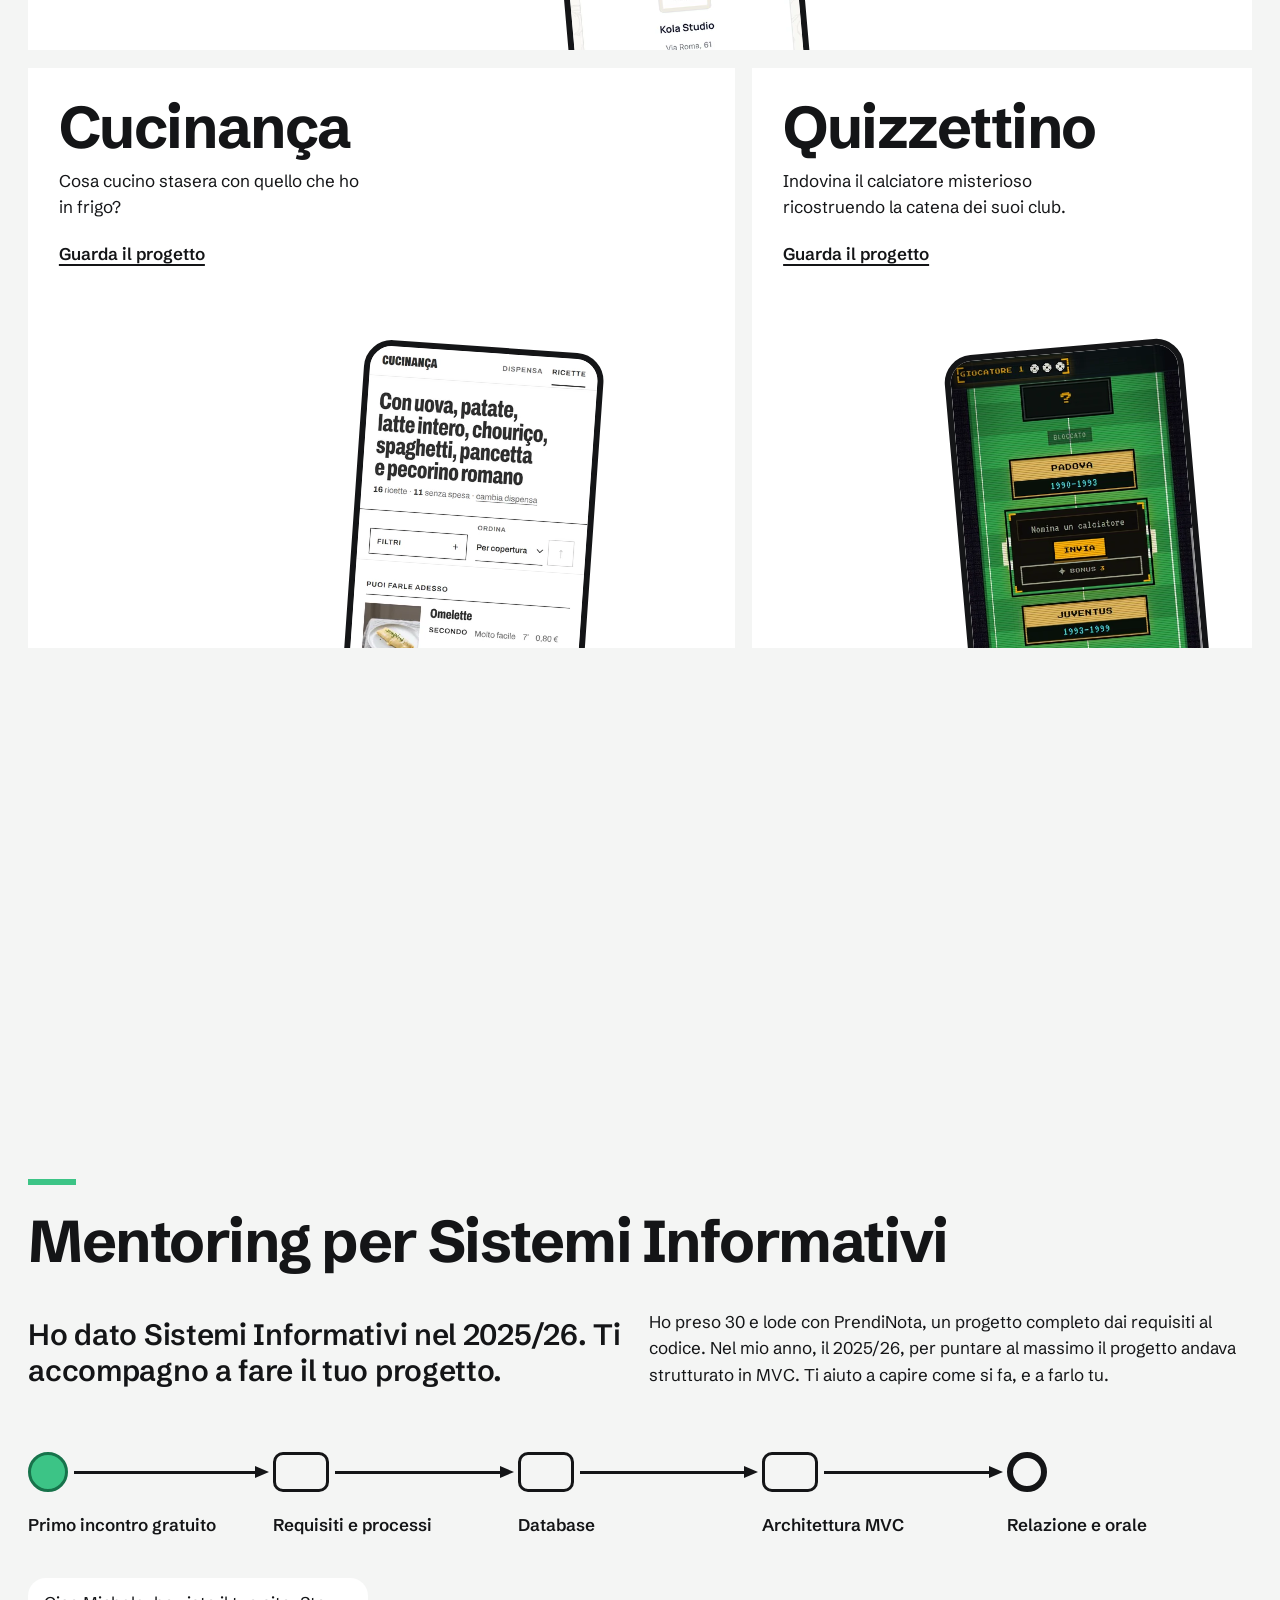
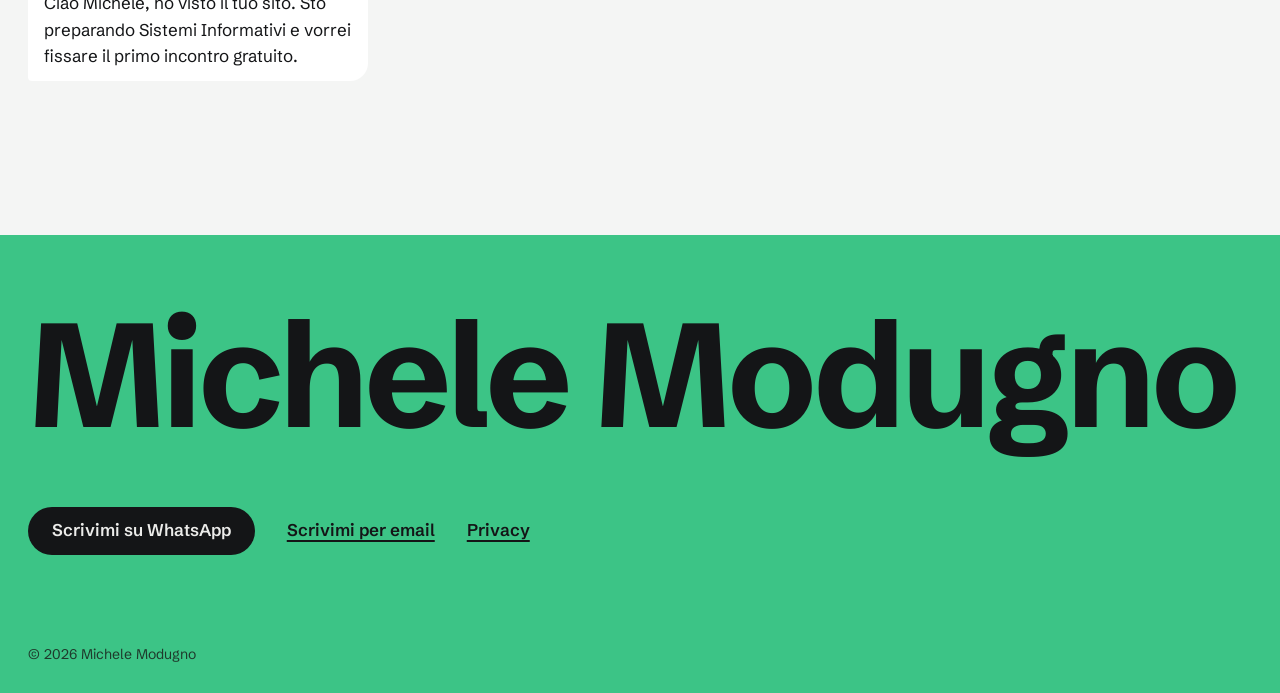
==== commit 839850c7: "Anteprime WhatsApp, meta, robots e sitemap Co-Authored-By: Claude Opus 5.5 <noreply@anthropic.com> C" ====
--- a/index.html
+++ b/index.html
@@ -6,6 +6,18 @@
 <title>Michele Modugno, ingegnere gestionale</title>
 <meta name="description" content="Ti insegno a costruire il tuo primo software gestionale. Mentoring per Sistemi Informativi al PoliBa.">
 <link rel="canonical" href="https://michimodu99.github.io/">
+<meta property="og:type" content="website">
+<meta property="og:locale" content="it_IT">
+<meta property="og:site_name" content="Michele Modugno">
+<meta property="og:title" content="Michele Modugno, ingegnere gestionale">
+<meta property="og:description" content="Ti insegno a costruire il tuo primo software gestionale. Mentoring per Sistemi Informativi al PoliBa.">
+<meta property="og:url" content="https://michimodu99.github.io/">
+<meta property="og:image" content="https://michimodu99.github.io/og/home.jpg">
+<meta property="og:image:width" content="1200">
+<meta property="og:image:height" content="630">
+<meta property="og:image:alt" content="30 e lode a Sistemi Informativi, con la ricevuta di una prenotazione di PrendiNota">
+<meta name="twitter:card" content="summary_large_image">
+<meta name="theme-color" content="#3cc486">
 <link rel="preload" href="/fonts/schibsted-grotesk-latin.woff2" as="font" type="font/woff2" crossorigin>
 <link rel="stylesheet" href="/css/sito.css">
 <link rel="icon" href="/favicon.svg" type="image/svg+xml">
--- a/css/sito.css
+++ b/css/sito.css
@@ -803,3 +803,83 @@
 @keyframes inclina { from { transform: translateY(32px) rotate(0deg); } }
 @keyframes tendina { from { clip-path: inset(0 100% 0 0); } }
 @keyframes deriva { from { translate: 0 4%; } to { translate: 0 -4%; } }
+
+/* ===== PrendiNota: il token e il tavolo (spec §7.3). Solo con lo script e il movimento consentito:
+   altrimenti resta la lista statica, ogni tappa con il suo diagramma sotto. ===== */
+.token { display: none; }
+@media (prefers-reduced-motion: no-preference) {
+  .js .tappe-pn { position: relative; }
+  .js .tappe-pn .simbolo { position: relative; z-index: 1; transition: background-color 300ms ease; }
+  /* il flusso si colora di verde fino al token */
+  .js .tappe-pn::after {
+    content: "";
+    position: absolute;
+    left: 26.5px;
+    top: 0;
+    width: 3px;
+    height: 100%;
+    background: var(--link);
+    transform: scaleY(var(--avanzamento, 0));
+    transform-origin: top;
+    transition: transform 700ms var(--ease-out);
+  }
+  /* il pallino che lo percorre */
+  .js .tappe-pn .token {
+    display: block;
+    position: absolute;
+    left: 0;
+    top: 0;
+    z-index: 2;
+    width: 18px;
+    height: 18px;
+    border-radius: 50%;
+    background: var(--link);
+    opacity: 0;
+    transform: translate(calc(var(--token-x, 28px) - 9px), calc(var(--token-y, 20px) - 9px));
+    transition: transform 700ms var(--ease-out), opacity 300ms ease;
+  }
+  .js .tappe-pn.in-cammino .token { opacity: 1; }
+  /* la tappa raggiunta si accende */
+  .js .tappa-pn.is-raggiunta > .simbolo { background: var(--campo); }
+  /* il diagramma compare con una tendina da sinistra, nel verso di lettura */
+  .js .tappa-pn > :is(.diagramma, .app-schermate) { transition: clip-path 800ms var(--ease-out), opacity 600ms var(--ease-out), transform 800ms var(--ease-out); }
+  .js .tappa-pn:not(.is-raggiunta) > :is(.diagramma, .app-schermate) { clip-path: inset(0 100% 0 0); }
+}
+
+/* Il tavolo, solo su computer: le tappe scorrono a sinistra, i diagrammi si posano uno sopra
+   l'altro su un piano fermo a destra, leggermente ruotati. Le figure stanno ferme (sticky)
+   rispetto a tutta la lista, perché le tappe qui non fanno scatola (display: contents). */
+@media (min-width: 1100px) and (prefers-reduced-motion: no-preference) {
+  .js [data-tavolo] .tappe-pn {
+    display: grid;
+    grid-template-columns: 56px minmax(0, 4fr) minmax(0, 7fr);
+    column-gap: clamp(16px, 2vw, 32px);
+    align-items: start;
+  }
+  .js [data-tavolo] .tappa-pn { display: contents; }
+  .js [data-tavolo] .tappa-pn::before, .js [data-tavolo] .tappa-pn::after { content: none; }
+  .js [data-tavolo] .tappe-pn::before {
+    content: "";
+    position: absolute;
+    left: 26.5px;
+    top: 0;
+    width: 3px;
+    height: 100%;
+    background: var(--testo);
+  }
+  .js [data-tavolo] .tappa-pn > .simbolo { grid-column: 1; grid-row: auto; } /* nella lista statica è nella riga 1 della tappa */
+  .js [data-tavolo] .tappa-pn > .tappa-pn__nome,
+  .js [data-tavolo] .tappa-pn > .tappa-pn__riga { grid-column: 2; }
+  .js [data-tavolo] .tappa-pn > .tappa-pn__riga { margin-bottom: 40vh; }
+  .js [data-tavolo] .tappa-pn > :is(.diagramma, .app-schermate) {
+    grid-column: 3;
+    position: sticky;
+    top: 12vh;
+    justify-self: center;
+    margin-top: -56px;
+  }
+  .js [data-tavolo] .tappa-pn:nth-child(odd) > :is(.diagramma, .app-schermate) { rotate: -1.5deg; }
+  .js [data-tavolo] .tappa-pn:nth-child(even) > :is(.diagramma, .app-schermate) { rotate: 1.2deg; }
+  .js [data-tavolo] .tappa-pn > .diagramma--alto { max-width: 340px; }
+  .js [data-tavolo] .tappa-pn > .app-schermate { width: 100%; padding: 16px; background: var(--fondo); }
+}
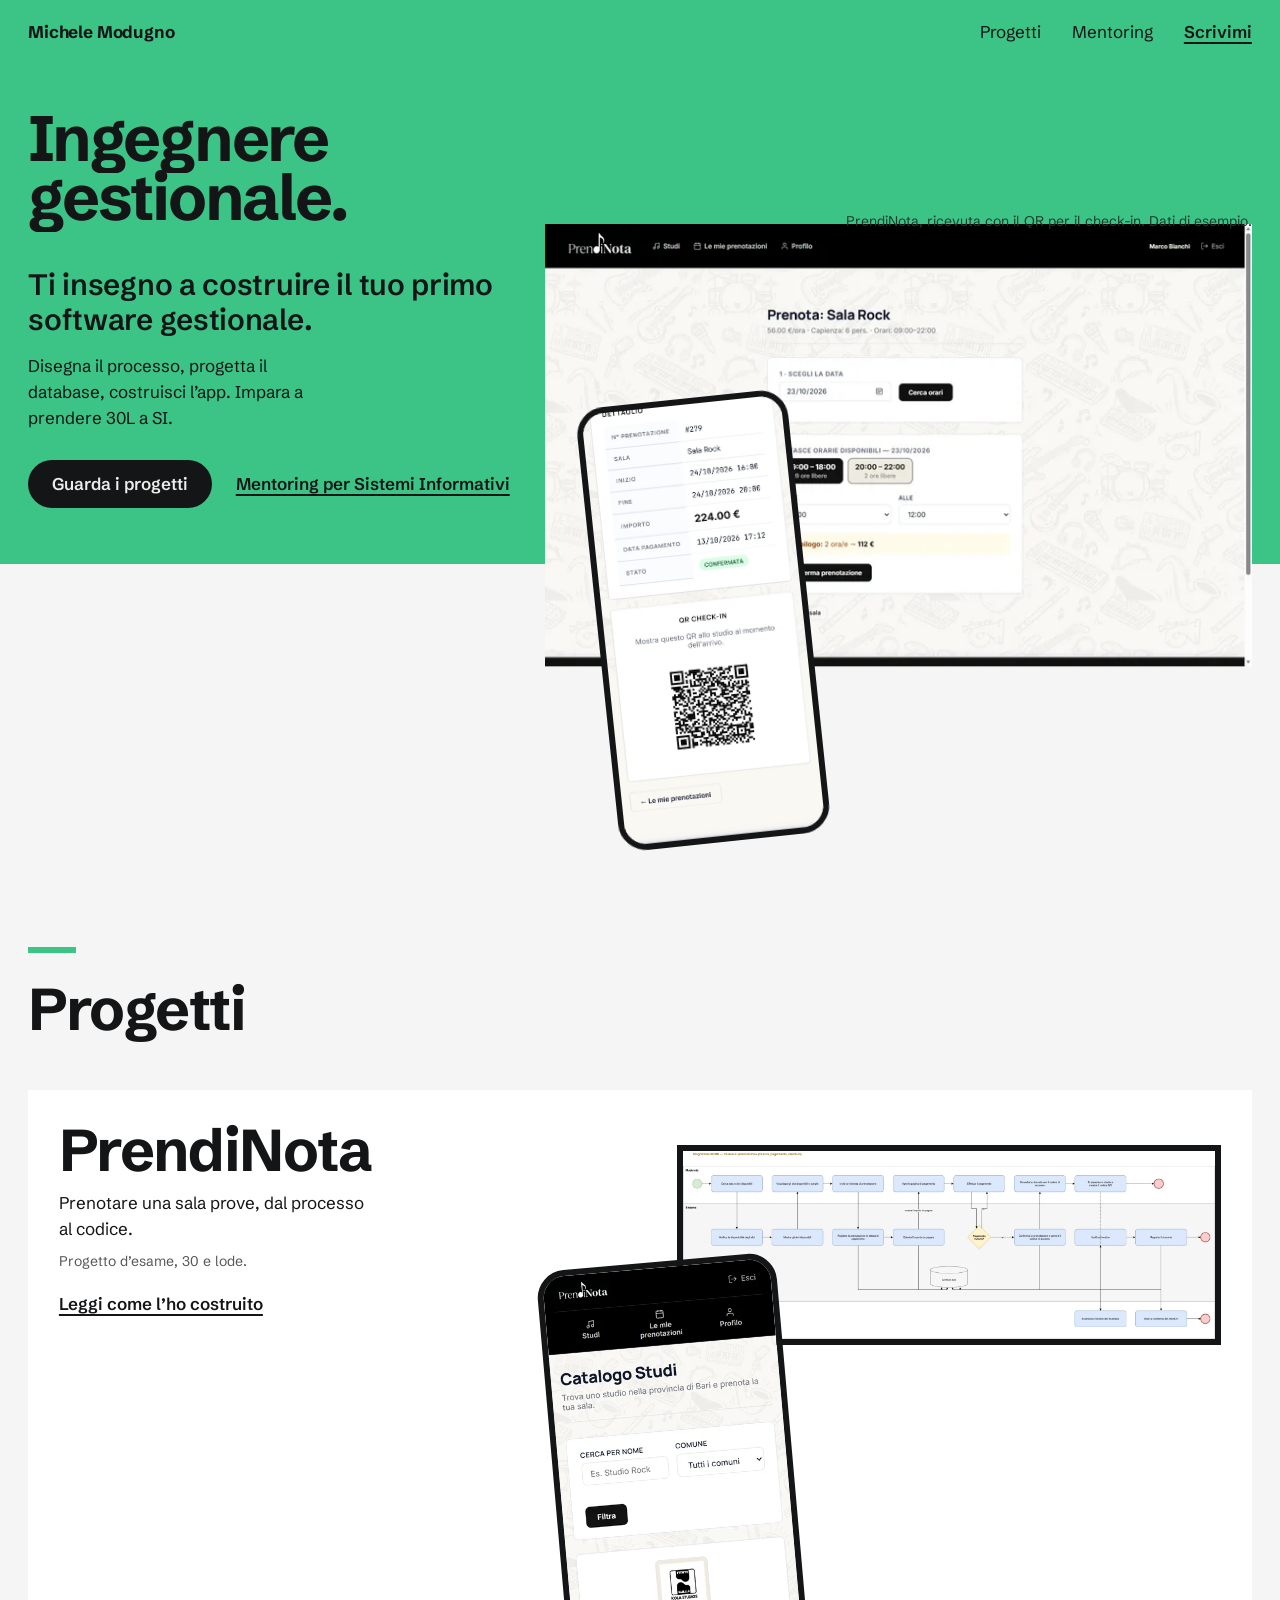
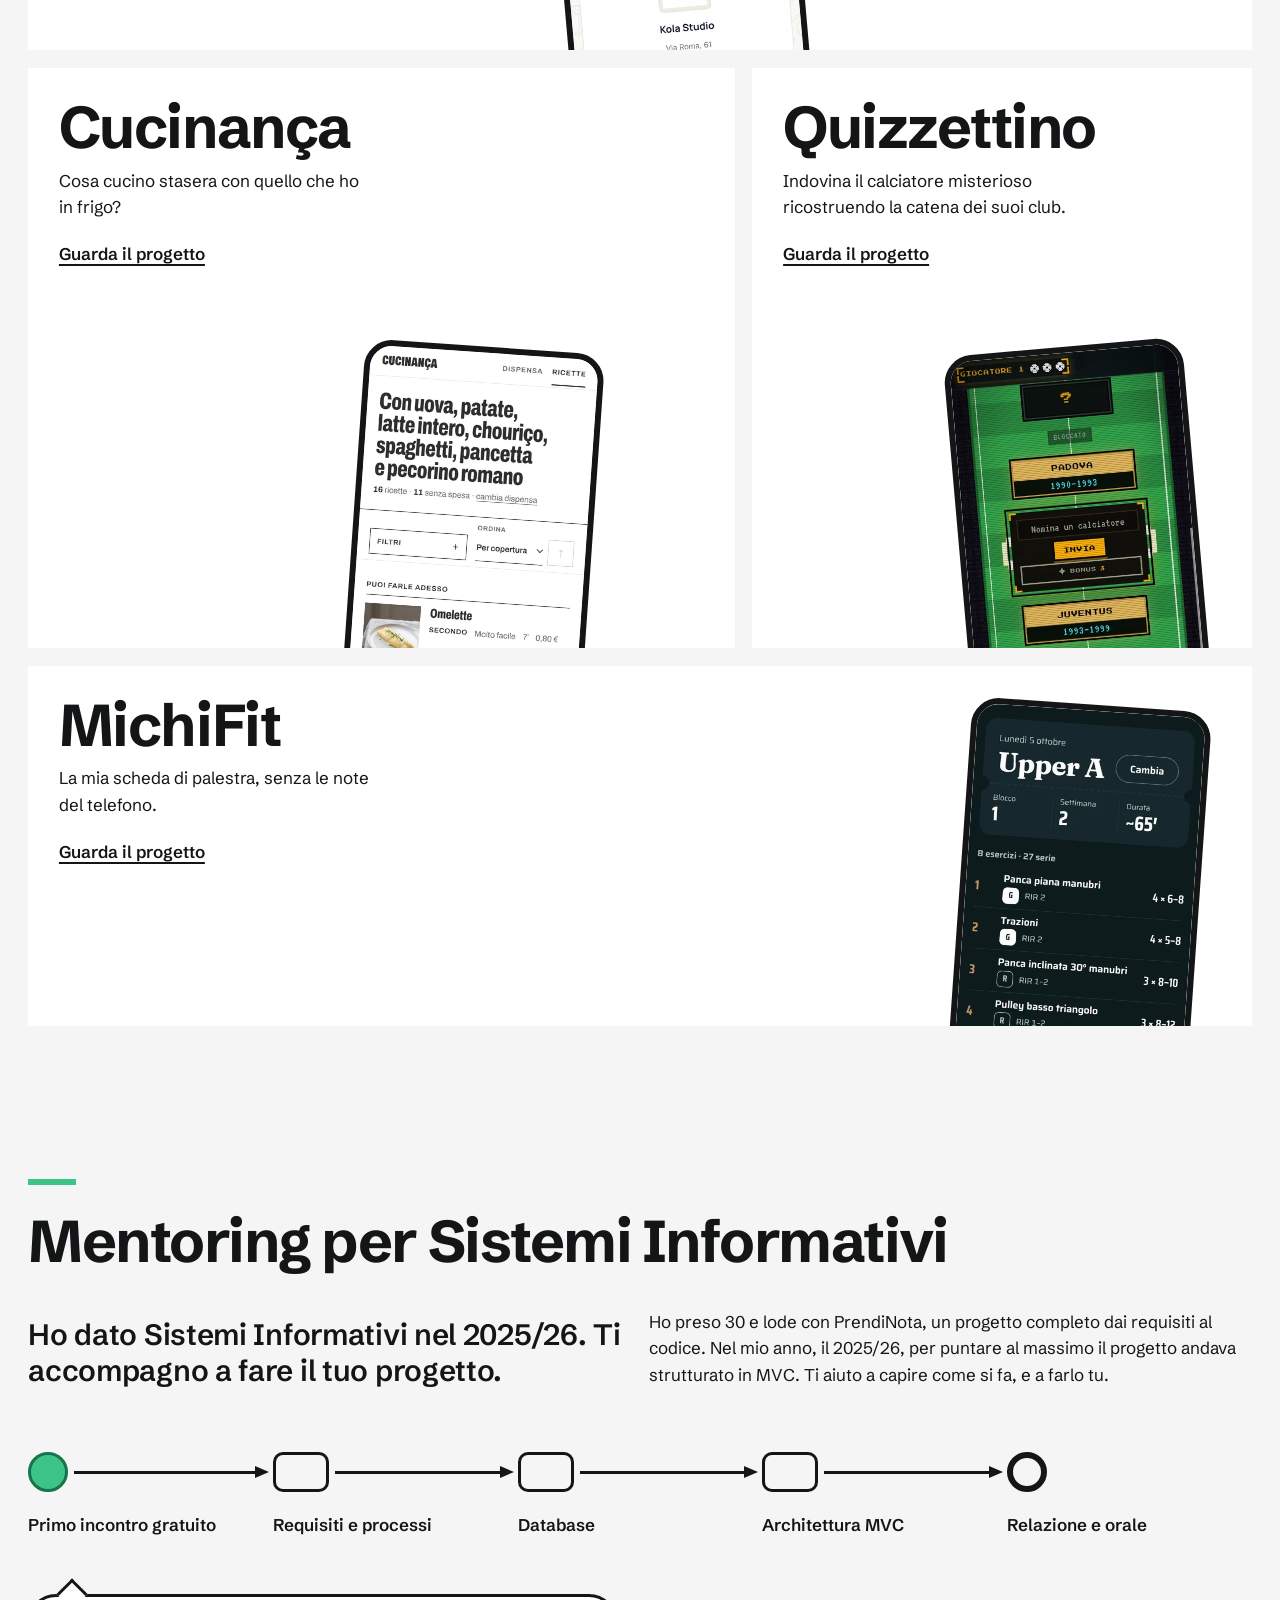
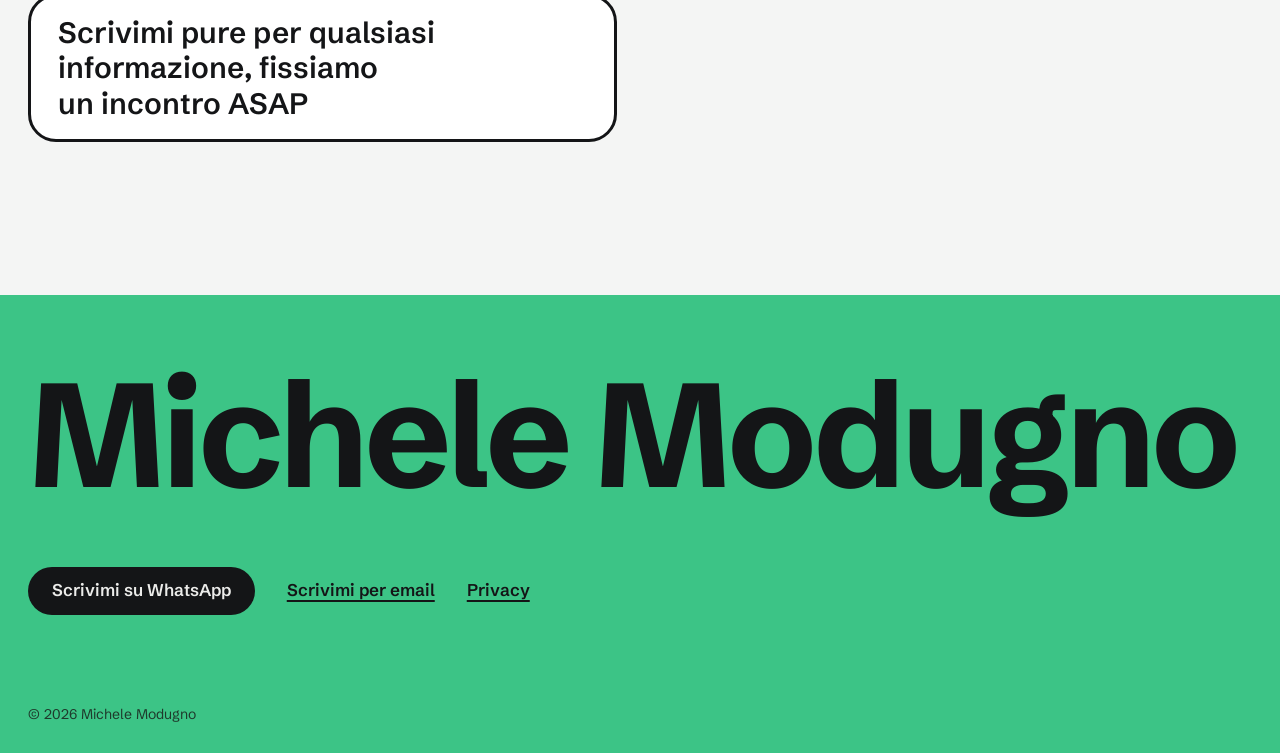
==== commit 3eedaea8: "Anteprima della home da portfolio classico e nuvoletta a fumetto nel mentoring Co-Authored-By: Claud" ====
--- a/index.html
+++ b/index.html
@@ -4,18 +4,18 @@
 <meta charset="utf-8">
 <meta name="viewport" content="width=device-width, initial-scale=1">
 <title>Michele Modugno, ingegnere gestionale</title>
-<meta name="description" content="Ti insegno a costruire il tuo primo software gestionale. Mentoring per Sistemi Informativi al PoliBa.">
+<meta name="description" content="Ingegnere gestionale. Progetto e costruisco web app: PrendiNota, Cucinança, Quizzettino e MichiFit.">
 <link rel="canonical" href="https://michimodu99.github.io/">
 <meta property="og:type" content="website">
 <meta property="og:locale" content="it_IT">
 <meta property="og:site_name" content="Michele Modugno">
-<meta property="og:title" content="Michele Modugno, ingegnere gestionale">
-<meta property="og:description" content="Ti insegno a costruire il tuo primo software gestionale. Mentoring per Sistemi Informativi al PoliBa.">
+<meta property="og:title" content="Michele Modugno">
+<meta property="og:description" content="Ingegnere gestionale. Progetto e costruisco web app: PrendiNota, Cucinança, Quizzettino e MichiFit.">
 <meta property="og:url" content="https://michimodu99.github.io/">
 <meta property="og:image" content="https://michimodu99.github.io/og/home.jpg">
 <meta property="og:image:width" content="1200">
 <meta property="og:image:height" content="630">
-<meta property="og:image:alt" content="30 e lode a Sistemi Informativi, con la ricevuta di una prenotazione di PrendiNota">
+<meta property="og:image:alt" content="Michele Modugno, ingegnere gestionale, con PrendiNota e Cucinança sul telefono">
 <meta name="twitter:card" content="summary_large_image">
 <meta name="theme-color" content="#3cc486">
 <link rel="preload" href="/fonts/schibsted-grotesk-latin.woff2" as="font" type="font/woff2" crossorigin>
@@ -135,9 +135,7 @@
       <li class="tappa tappa--inizio">
         <button type="button" data-entra aria-expanded="true" aria-controls="pezzo-incontro"><span class="simbolo" aria-hidden="true"></span><span class="tappa__nome">Primo incontro gratuito</span></button>
         <div class="pezzo" id="pezzo-incontro">
-          <div class="nuvoletta" data-ui>
-            <p>Ciao Michele, ho visto il tuo sito. Sto preparando Sistemi Informativi e vorrei fissare il primo incontro gratuito.</p>
-          </div>
+          <p class="nuvoletta">Scrivimi pure per qualsiasi informazione, fissiamo un incontro ASAP</p>
         </div>
       </li>
       <li class="tappa tappa--attivita">
--- a/css/sito.css
+++ b/css/sito.css
@@ -448,11 +448,33 @@
 /* Il pezzo di PrendiNota fatto in quella tappa */
 .pezzo { padding: 8px 0 8px 72px; }
 .pezzo__riga { margin-top: 12px; font-size: var(--t-piccolo); color: var(--secondario); }
+/* La nuvoletta a fumetto (Michele, 15/10): piatta, con il bordo pieno dei simboli del BPMN
+   e la codina verso il flusso; sul telefono a sinistra, su computer in alto verso la tappa di inizio */
 .nuvoletta {
-  max-width: 34ch;
-  padding: 12px 16px;
-  border-radius: 18px 18px 18px 4px;
+  position: relative;
+  width: fit-content;
+  max-width: 20em;
+  margin-top: 8px;
+  padding: 0.6em 0.9em;
+  border: 3px solid var(--testo);
+  border-radius: 28px;
   background: var(--superficie);
+  font-size: var(--t-frase);
+  font-weight: 600;
+  line-height: 1.2;
+  text-wrap: balance;
+}
+.nuvoletta::before {
+  content: "";
+  position: absolute;
+  left: -14px;
+  top: 22px;
+  width: 22px;
+  height: 22px;
+  border-left: 3px solid var(--testo);
+  border-bottom: 3px solid var(--testo);
+  background: var(--superficie);
+  transform: rotate(45deg);
 }
 .diagramma { position: relative; display: block; border: 6px solid var(--cornice); background: #fff; }
 .diagramma__zoom {
@@ -498,6 +520,8 @@
     mask: url("data:image/svg+xml,%3Csvg xmlns='http://www.w3.org/2000/svg' viewBox='0 0 14 12'%3E%3Cpath d='M0 0l14 6L0 12z'/%3E%3C/svg%3E") center / contain no-repeat;
   }
   .js .pezzo { grid-column: 1 / -1; margin-top: 40px; padding: 0; }
+  .js .nuvoletta { margin-top: 16px; }
+  .js .nuvoletta::before { left: 30px; top: -14px; border-bottom: 0; border-top: 3px solid var(--testo); }
   /* Larghezza fissa: l'altezza viene dalle proporzioni dell'immagine anche prima che arrivi */
   .js .pezzo .diagramma, .js .pezzo .libretto { max-width: calc(100% * 7 / 12); }
 }
@@ -752,14 +776,15 @@
 }
 
 @media (prefers-reduced-motion: no-preference) {
-  /* Le parti delle sezioni entrano quando arrivano, sfalsate da --n (lo mette lo script) */
-  .js [data-entra] {
+  /* Le parti delle sezioni entrano quando arrivano, sfalsate da --n. Nascoste solo sotto .entrate,
+     che mette lo script: se sito.js non arriva, la riga js del <head> da sola non nasconde niente */
+  .entrate [data-entra] {
     opacity: 0;
     transform: translateY(24px);
     transition: opacity 600ms var(--ease-out), transform 800ms var(--ease-out);
     transition-delay: calc(var(--n, 0) * 80ms);
   }
-  .js [data-entra].is-in { opacity: 1; transform: none; }
+  .entrate [data-entra].is-in { opacity: 1; transform: none; }
 
   /* Home: il titolo sale dalla sua riga, la seconda 110 ms dopo; poi frase, testo e pulsante; le schermate salgono insieme */
   .js .campo--home .riga > span { animation: riga-su 900ms var(--ease-out) 150ms backwards; }
@@ -843,7 +868,7 @@
   .js .tappa-pn.is-raggiunta > .simbolo { background: var(--campo); }
   /* il diagramma compare con una tendina da sinistra, nel verso di lettura */
   .js .tappa-pn > :is(.diagramma, .app-schermate) { transition: clip-path 800ms var(--ease-out), opacity 600ms var(--ease-out), transform 800ms var(--ease-out); }
-  .js .tappa-pn:not(.is-raggiunta) > :is(.diagramma, .app-schermate) { clip-path: inset(0 100% 0 0); }
+  .token-attivo .tappa-pn:not(.is-raggiunta) > :is(.diagramma, .app-schermate) { clip-path: inset(0 100% 0 0); }
 }
 
 /* Il tavolo, solo su computer: le tappe scorrono a sinistra, i diagrammi si posano uno sopra
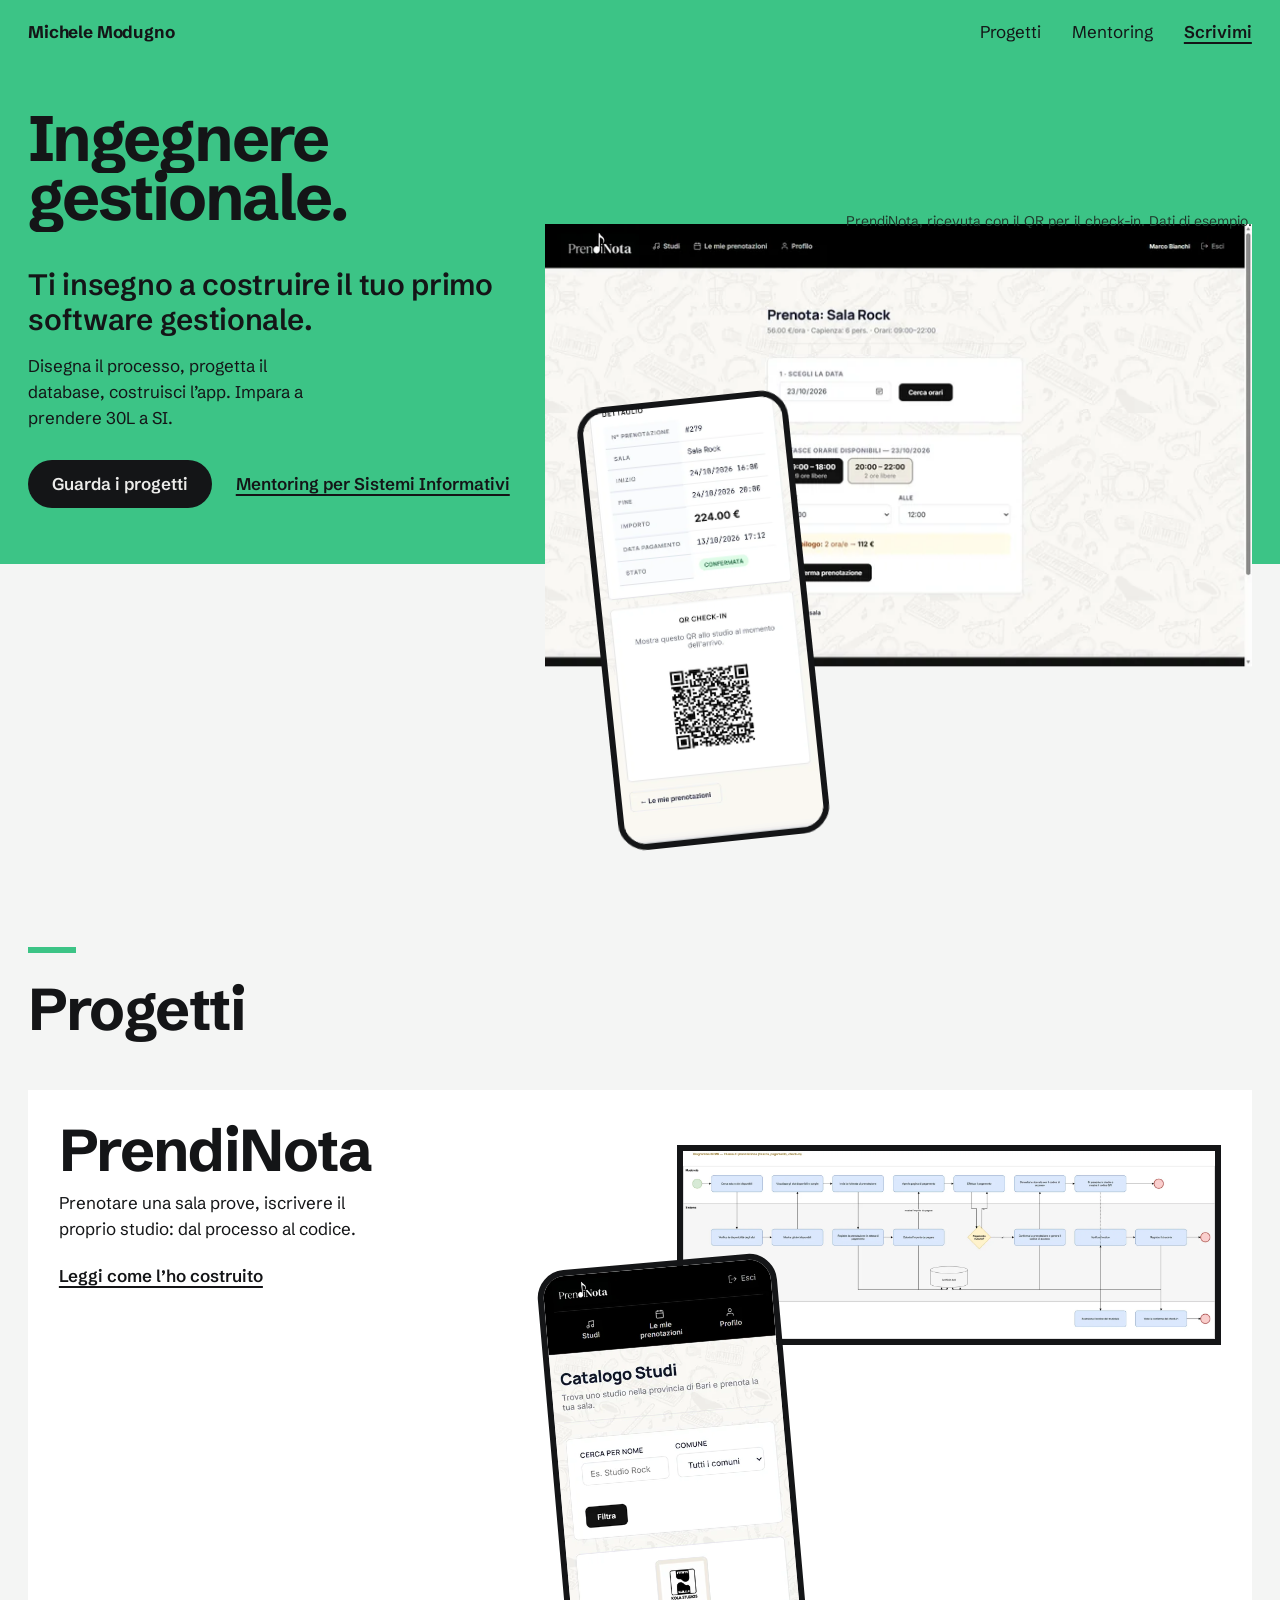
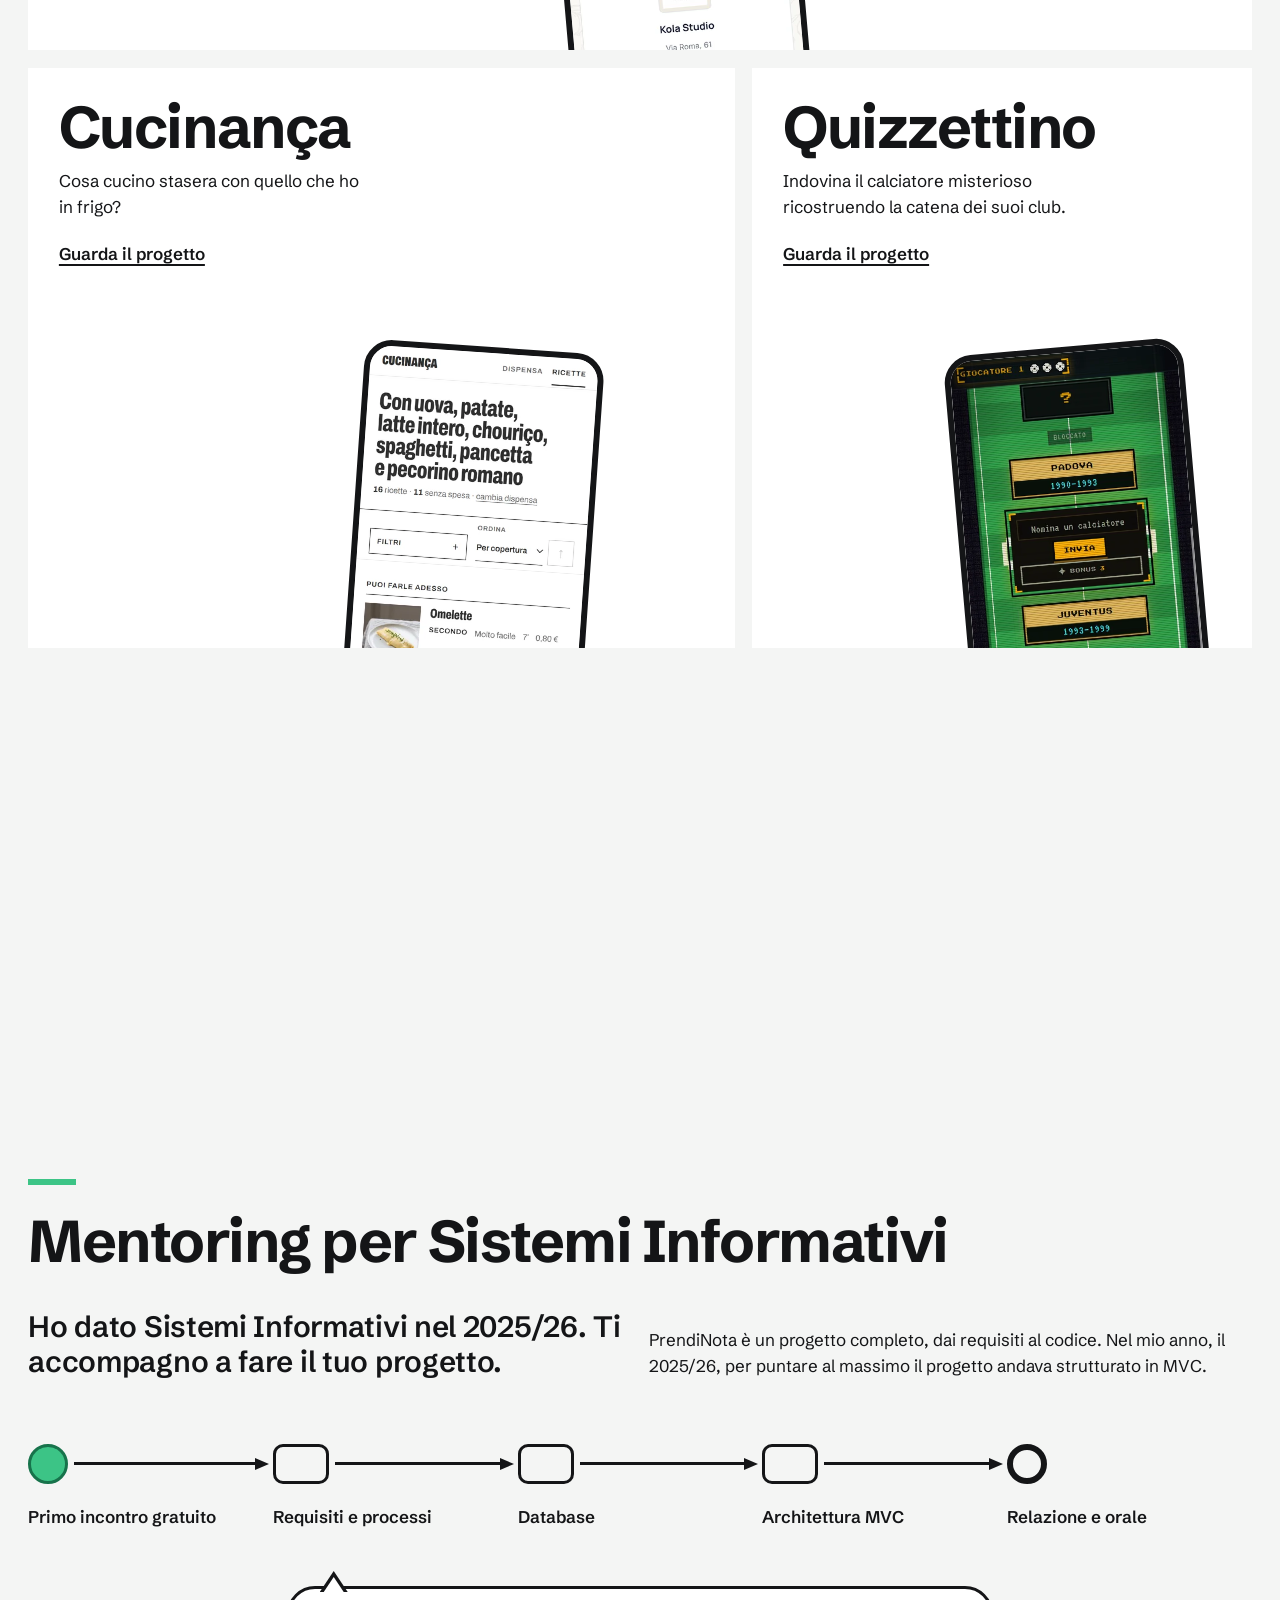
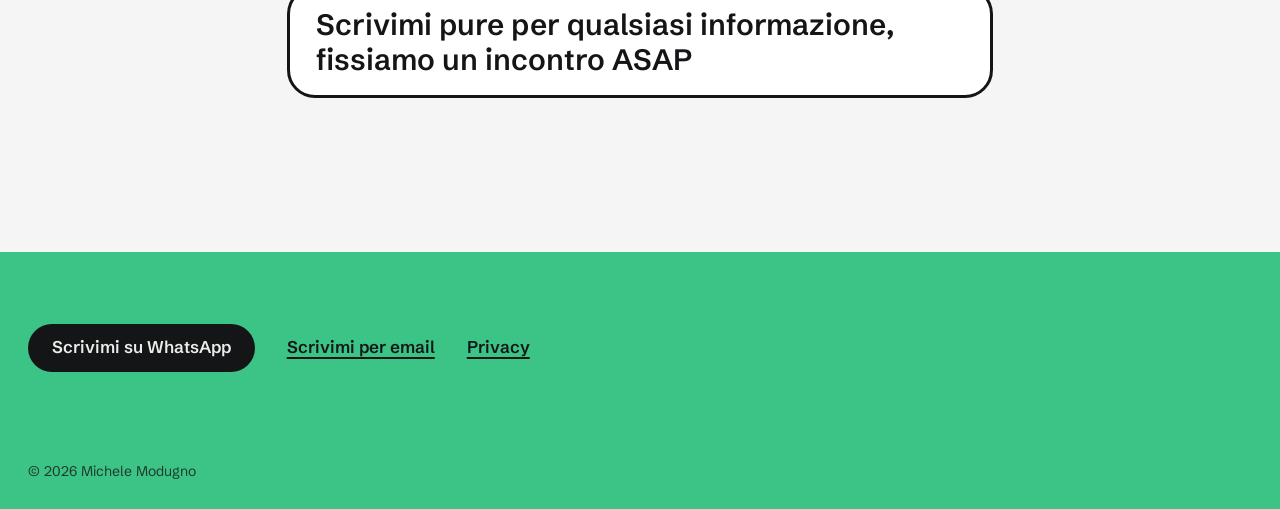
==== commit b8ac5e0e: "Home: testi più asciutti e passaggio a scorrimento tra le tappe - PrendiNota: "Prenotare una sala pr" ====
--- a/index.html
+++ b/index.html
@@ -70,8 +70,7 @@
       <li data-entra class="pannello pannello--largo">
         <div class="pannello__testo">
           <h3 class="pannello__nome"><a href="/progetti/prendinota/">PrendiNota</a></h3>
-          <p>Prenotare una sala prove, dal processo al codice.</p>
-          <p class="piccolo pannello__nota">Progetto d’esame, 30 e lode.</p>
+          <p>Prenotare una sala prove, iscrivere il proprio studio: dal processo al codice.</p>
           <span class="pannello__invito" aria-hidden="true">Leggi come l’ho costruito</span>
         </div>
         <div class="pannello__schermate">
@@ -128,7 +127,7 @@
     <h2 id="titolo-mentoring" class="titolo-sezione lineetta" data-entra>Mentoring per Sistemi Informativi</h2>
     <div class="mentoring__intro">
       <p class="frase" data-entra>Ho dato Sistemi Informativi nel 2025/26. Ti accompagno a fare il tuo progetto.</p>
-      <p data-entra>Ho preso 30 e lode con PrendiNota, un progetto completo dai requisiti al codice. Nel mio anno, il 2025/26, per puntare al massimo il progetto andava strutturato in MVC. Ti aiuto a capire come si fa, e a farlo tu.</p>
+      <p data-entra>PrendiNota è un progetto completo, dai requisiti al codice. Nel mio anno, il 2025/26, per puntare al massimo il progetto andava strutturato in MVC.</p>
     </div>
 
     <ol class="percorso" data-percorso aria-label="Il percorso, tappa per tappa">
@@ -184,7 +183,6 @@
 </main>
 
 <footer id="contatti" class="campo chiusura">
-  <p class="chiusura__nome" data-entra>Michele Modugno</p>
   <ul class="chiusura__link" data-entra>
     <li><a class="pulsante" href="https://wa.me/393209552840?text=Ciao%20Michele%2C%20ho%20visto%20il%20tuo%20sito.%20Sto%20preparando%20Sistemi%20Informativi%20e%20vorrei%20fissare%20il%20primo%20incontro%20gratuito.">Scrivimi su WhatsApp</a></li>
     <li><a class="link-forte" href="mailto:michelemodugno99@gmail.com">Scrivimi per email</a></li>
--- a/css/sito.css
+++ b/css/sito.css
@@ -302,7 +302,6 @@
 .pannello:has(a:focus-visible) { outline: 2px solid var(--testo); outline-offset: 3px; }
 .pannello__testo { position: relative; z-index: 1; max-width: 34ch; }
 .pannello__testo p { margin-top: 0.6em; }
-.pannello__nota { color: var(--secondario); }
 .pannello__invito {
   display: inline-block;
   margin-top: 1.2em;
@@ -449,7 +448,7 @@
 .pezzo { padding: 8px 0 8px 72px; }
 .pezzo__riga { margin-top: 12px; font-size: var(--t-piccolo); color: var(--secondario); }
 /* La nuvoletta a fumetto (Michele, 15/10): piatta, con il bordo pieno dei simboli del BPMN
-   e la codina verso il flusso; sul telefono a sinistra, su computer in alto verso la tappa di inizio */
+   e la codina verso il flusso; sul telefono a sinistra, su computer in alto */
 .nuvoletta {
   position: relative;
   width: fit-content;
@@ -464,18 +463,15 @@
   line-height: 1.2;
   text-wrap: balance;
 }
-.nuvoletta::before {
+/* La codina: un triangolo scuro e, sopra, uno del colore del fumetto spostato di 3 px (il bordo) */
+.nuvoletta::before,
+.nuvoletta::after {
   content: "";
   position: absolute;
-  left: -14px;
-  top: 22px;
-  width: 22px;
-  height: 22px;
-  border-left: 3px solid var(--testo);
-  border-bottom: 3px solid var(--testo);
-  background: var(--superficie);
-  transform: rotate(45deg);
-}
+  clip-path: polygon(0 50%, 100% 0, 100% 100%);
+}
+.nuvoletta::before { left: -18px; top: 18px; width: 21px; height: 28px; background: var(--testo); }
+.nuvoletta::after { left: -12px; top: 20px; width: 18px; height: 24px; background: var(--superficie); }
 .diagramma { position: relative; display: block; border: 6px solid var(--cornice); background: #fff; }
 .diagramma__zoom {
   position: absolute;
@@ -491,9 +487,13 @@
 .libretto { border: 6px solid var(--cornice); background: #fff; }
 
 /* Su computer, con lo script attivo, il flusso va da sinistra a destra come un BPMN vero
-   e il pezzo si apre sotto, largo. Senza script resta la colonna del telefono. */
+   e il pezzo si apre sotto, al centro (Michele, 16/10). Tutti i pezzi stanno nella stessa cella:
+   nel passaggio da una tappa all'altra il vecchio esce e il nuovo entra scorrendo (sito.js).
+   Senza script resta la colonna del telefono. */
 @media (min-width: 1100px) {
-  .js .percorso { display: grid; grid-template-columns: repeat(5, minmax(0, 1fr)); }
+  /* Righe alte quanto il contenuto anche quando l'animazione fissa l'altezza della lista:
+     altrimenti la riga delle tappe scende alla sua altezza minima e i pezzi saltano in su */
+  .js .percorso { display: grid; grid-template-columns: repeat(5, minmax(0, 1fr)); grid-template-rows: max-content max-content; }
   .js .tappa { display: contents; }
   .js .tappa::before, .js .tappa::after { content: none; }
   .js .tappa > button {
@@ -519,32 +519,36 @@
     -webkit-mask: url("data:image/svg+xml,%3Csvg xmlns='http://www.w3.org/2000/svg' viewBox='0 0 14 12'%3E%3Cpath d='M0 0l14 6L0 12z'/%3E%3C/svg%3E") center / contain no-repeat;
     mask: url("data:image/svg+xml,%3Csvg xmlns='http://www.w3.org/2000/svg' viewBox='0 0 14 12'%3E%3Cpath d='M0 0l14 6L0 12z'/%3E%3C/svg%3E") center / contain no-repeat;
   }
-  .js .pezzo { grid-column: 1 / -1; margin-top: 40px; padding: 0; }
-  .js .nuvoletta { margin-top: 16px; }
-  .js .nuvoletta::before { left: 30px; top: -14px; border-bottom: 0; border-top: 3px solid var(--testo); }
+  .js .pezzo {
+    display: flex;
+    flex-direction: column;
+    align-items: center;
+    grid-column: 1 / -1;
+    grid-row: 2;
+    margin-top: 40px;
+    padding: 0;
+  }
+  .js .pezzo__riga { text-align: center; }
+  .js .nuvoletta { margin-top: 16px; max-width: 24em; text-wrap: pretty; }
+  .js .nuvoletta::before, .js .nuvoletta::after { clip-path: polygon(50% 0, 100% 100%, 0 100%); }
+  .js .nuvoletta::before { left: 30px; top: -18px; width: 28px; height: 21px; }
+  .js .nuvoletta::after { left: 32px; top: -12px; width: 24px; height: 18px; }
   /* Larghezza fissa: l'altezza viene dalle proporzioni dell'immagine anche prima che arrivi */
   .js .pezzo .diagramma, .js .pezzo .libretto { max-width: calc(100% * 7 / 12); }
 }
 
-/* Chiusura: campo verde, il nome riempie la larghezza (è largo 8,19 volte la sua misura) */
+/* Chiusura: campo verde con i contatti. Niente nome a tutta larghezza (Michele, 16/10:
+   era la terza volta nella pagina); il nome resta in alto e nella firma */
 .chiusura {
-  container-type: inline-size;
   margin-top: var(--spazio-sezione);
   padding-top: clamp(48px, 8vh, 96px);
   padding-bottom: 28px;
-}
-.chiusura__nome {
-  font-size: calc(min(100cqi, var(--larghezza-massima)) / 8.3);
-  font-weight: 700;
-  letter-spacing: -0.035em;
-  line-height: 0.92;
 }
 .chiusura__link {
   display: flex;
   flex-wrap: wrap;
   align-items: center;
   gap: 8px 32px;
-  margin-top: clamp(32px, 5vw, 64px);
 }
 .chiusura__firma { margin-top: clamp(48px, 7vw, 96px); color: var(--campo-secondario); }
 
@@ -805,9 +809,6 @@
 
   /* Home, progetti: la schermata del pannello si inclina al suo posto quando il pannello arriva */
   .js .pannello.is-in .cornice-telefono { animation: inclina 900ms var(--ease-out) 150ms backwards; }
-
-  /* Mentoring: il pezzo della tappa scelta si apre con una tendina, nel verso di lettura */
-  .js .pezzo:not([hidden]) { animation: tendina var(--t-ui) var(--ease-out) backwards; }
 }
 
 /* Le schermate grandi salgono lente con lo scorrimento, dove il browser lo sa fare */
@@ -826,7 +827,6 @@
 @keyframes sale-lenta { from { opacity: 0; transform: translateY(48px); } }
 @keyframes posa { from { opacity: 0; transform: translateY(64px) rotate(0deg); } }
 @keyframes inclina { from { transform: translateY(32px) rotate(0deg); } }
-@keyframes tendina { from { clip-path: inset(0 100% 0 0); } }
 @keyframes deriva { from { translate: 0 4%; } to { translate: 0 -4%; } }
 
 /* ===== PrendiNota: il token e il tavolo (spec §7.3). Solo con lo script e il movimento consentito:
